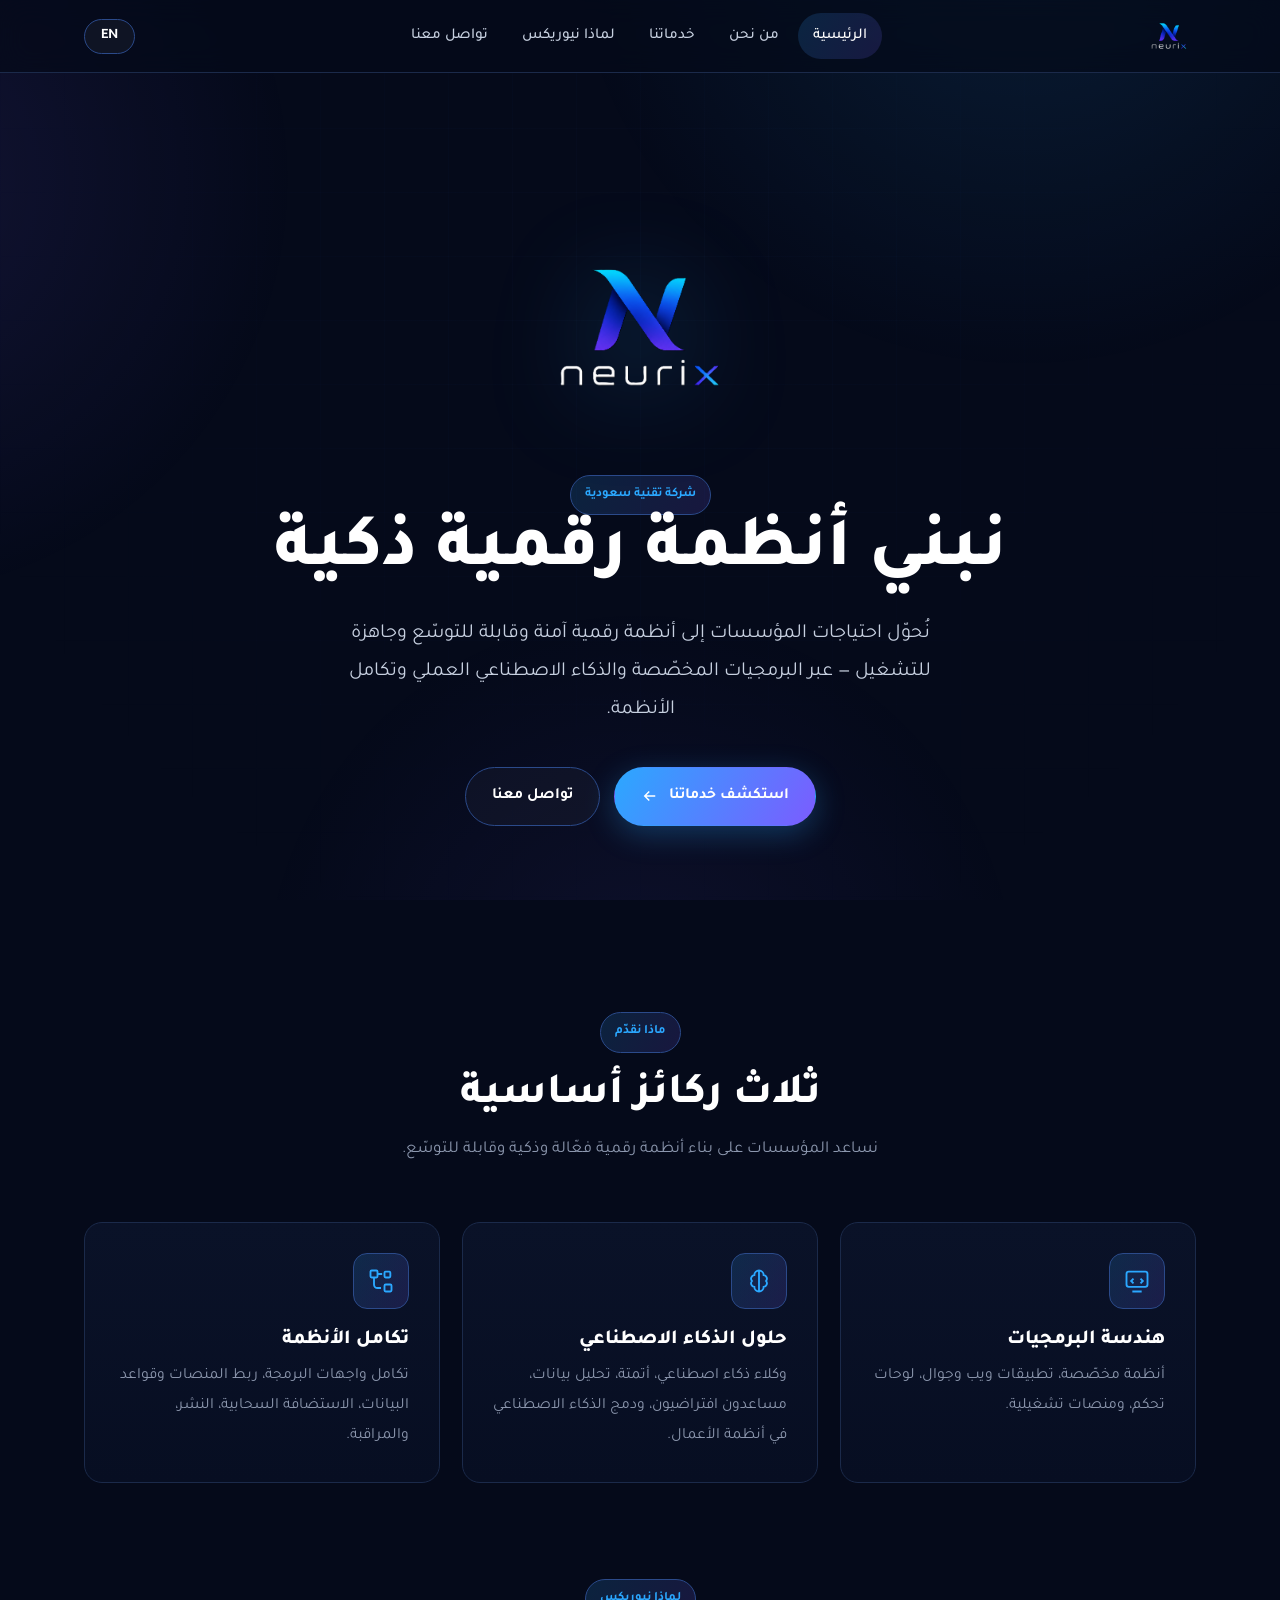
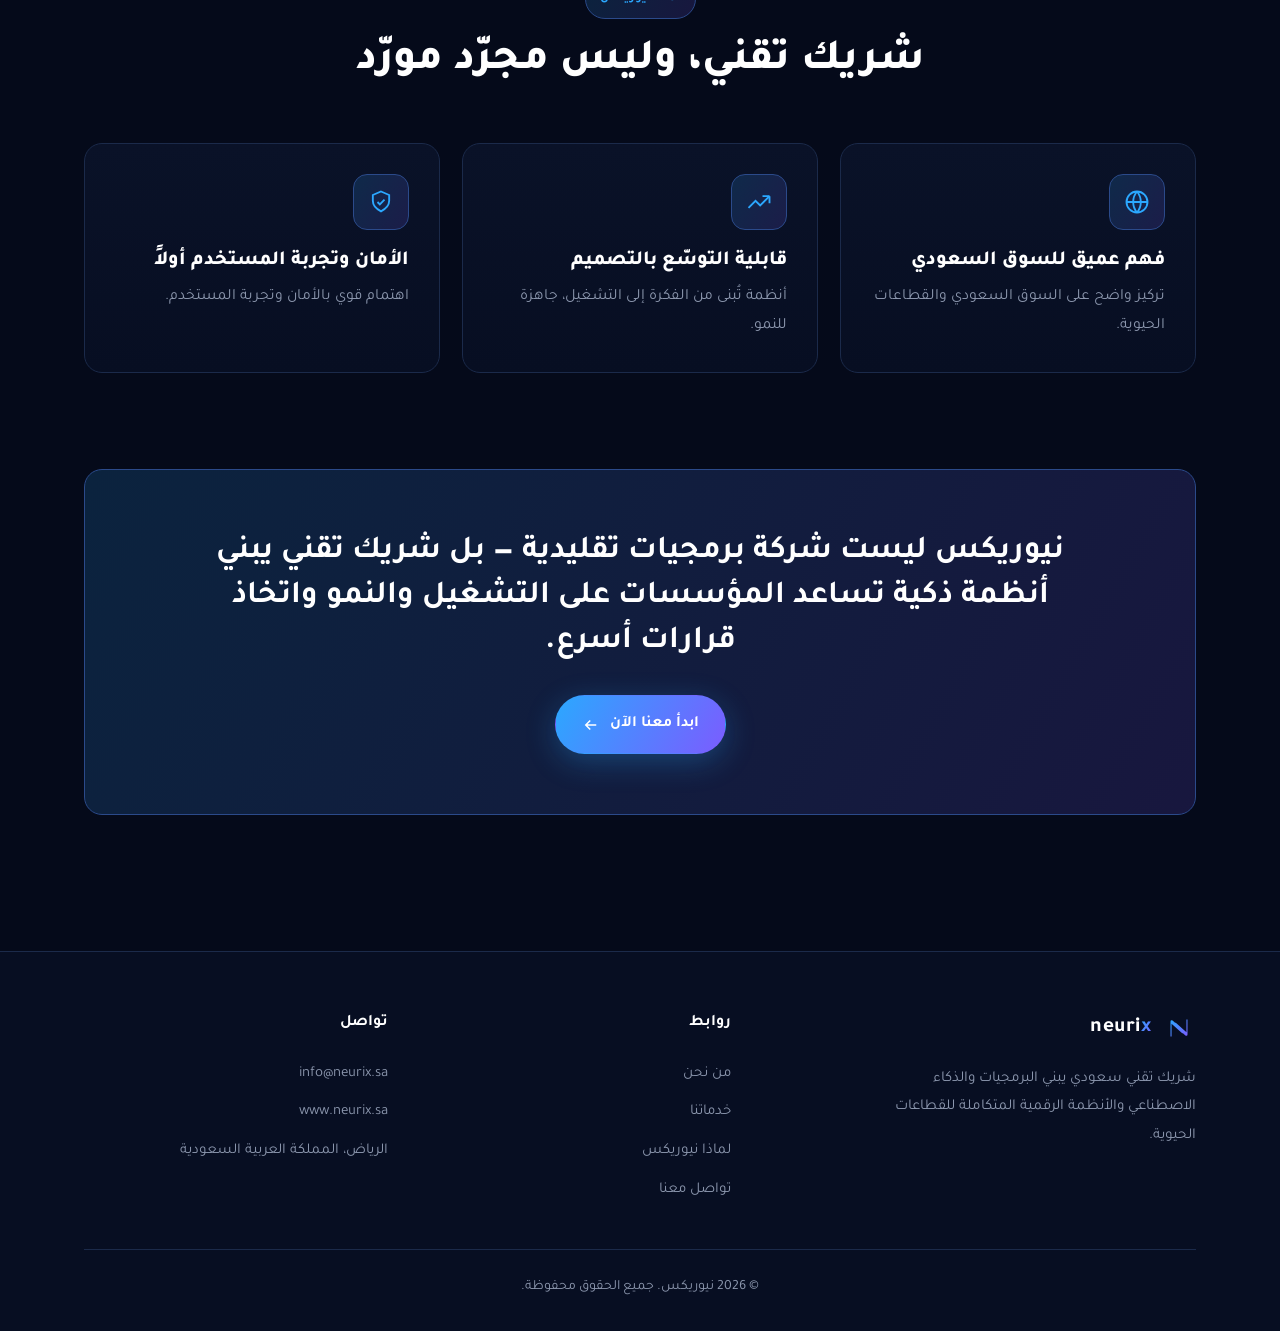
==== index.html @ 8eab41e6 "Use real NEURIX logo in header across all pages Co-Authored-By: Claude Opus 4.8 (1M context) <norepl" ====
<!DOCTYPE html>
<html lang="ar" dir="rtl">
<head>
  <meta charset="UTF-8">
  <meta name="viewport" content="width=device-width, initial-scale=1.0">
  <title data-en="NEURIX — Saudi Technology Partner" data-ar="نيوريكس — شريكك التقني السعودي">نيوريكس</title>
  <meta name="description" data-attr="content" data-en="NEURIX is a Saudi technology company building software, AI, and integrated digital systems." data-ar="نيوريكس شركة تقنية سعودية تبني البرمجيات والذكاء الاصطناعي والأنظمة الرقمية المتكاملة." content="">
  <link rel="icon" type="image/svg+xml" href="assets/favicon.svg">
  <link rel="preconnect" href="https://fonts.googleapis.com">
  <link rel="preconnect" href="https://fonts.gstatic.com" crossorigin>
  <link href="https://fonts.googleapis.com/css2?family=Poppins:wght@400;500;600;700;800&family=Tajawal:wght@400;500;700;800&display=swap" rel="stylesheet">
  <link rel="stylesheet" href="css/styles.css">
</head>
<body>

  <!-- ===== Header ===== -->
  <header class="site-header">
    <div class="container nav">
      <a href="index.html" class="brand" aria-label="NEURIX">
        <img src="assets/neurix-logo.png" alt="NEURIX" class="brand-logo" hidden onload="this.hidden=false; this.nextElementSibling.style.display='none'; this.nextElementSibling.nextElementSibling.style.display='none'">
        <svg class="logo-mark" viewBox="0 0 64 64" aria-hidden="true">
          <defs><linearGradient id="lg" x1="0" y1="0" x2="1" y2="1"><stop offset="0" stop-color="#2BA8FF"/><stop offset="1" stop-color="#7B5CFF"/></linearGradient></defs>
          <path d="M16 48 V20 q0-4 4-2 l24 22 q0 2-2 2 h-4 L18 24 v24 z M48 16 V44 q0 4-4 2 L20 24 q0-2 2-2 h4 L46 40 V16 z" fill="url(#lg)"/>
        </svg>
        <span class="logo-word">neuri<b class="gradient-text">x</b></span>
      </a>

      <nav class="nav-links" aria-label="Main">
        <a href="index.html"   data-en="Home"        data-ar="الرئيسية">الرئيسية</a>
        <a href="about.html"    data-en="About"       data-ar="من نحن">من نحن</a>
        <a href="services.html" data-en="Services"    data-ar="خدماتنا">خدماتنا</a>
        <a href="why.html"      data-en="Why NEURIX"  data-ar="لماذا نيوريكس">لماذا نيوريكس</a>
        <a href="contact.html"  data-en="Contact"     data-ar="تواصل معنا">تواصل معنا</a>
      </nav>

      <div class="nav-actions">
        <button class="lang-toggle" type="button">EN</button>
        <button class="menu-btn" type="button" aria-label="Menu"><span></span><span></span><span></span></button>
      </div>
    </div>
  </header>

  <main>
    <!-- ===== Hero ===== -->
    <section class="hero container">
<!-- Uses your real logo (assets/neurix-logo.png) when present; falls back to the inline mark otherwise -->
      <img src="assets/neurix-logo.png" alt="NEURIX" class="hero-logo-img" hidden onload="this.hidden=false; this.nextElementSibling.style.display='none'">
      <svg class="hero-logo" viewBox="0 0 64 64" aria-hidden="true">
        <defs><linearGradient id="hg" x1="0" y1="0" x2="1" y2="1"><stop offset="0" stop-color="#2BA8FF"/><stop offset="1" stop-color="#7B5CFF"/></linearGradient></defs>
        <path d="M16 48 V20 q0-4 4-2 l24 22 q0 2-2 2 h-4 L18 24 v24 z M48 16 V44 q0 4-4 2 L20 24 q0-2 2-2 h4 L46 40 V16 z" fill="url(#hg)"/>
      </svg>
      <span class="eyebrow reveal" data-en="Saudi Technology Company" data-ar="شركة تقنية سعودية">شركة تقنية سعودية</span>
      <h1 class="reveal" data-en="We build intelligent digital systems" data-ar="نبني أنظمة رقمية ذكية">نبني أنظمة رقمية ذكية</h1>
      <p class="lead reveal" data-en="NEURIX turns organizational needs into secure, scalable, and operational digital systems — through custom software, practical AI, and systems integration." data-ar="نُحوّل احتياجات المؤسسات إلى أنظمة رقمية آمنة وقابلة للتوسّع وجاهزة للتشغيل — عبر البرمجيات المخصّصة والذكاء الاصطناعي العملي وتكامل الأنظمة.">نُحوّل احتياجات المؤسسات إلى أنظمة رقمية آمنة وقابلة للتوسّع وجاهزة للتشغيل — عبر البرمجيات المخصّصة والذكاء الاصطناعي العملي وتكامل الأنظمة.</p>
      <div class="hero-cta reveal">
        <a href="services.html" class="btn btn-primary"><span data-en="Explore our services" data-ar="استكشف خدماتنا">استكشف خدماتنا</span>
          <svg viewBox="0 0 24 24" fill="none" stroke="currentColor" stroke-width="2"><path d="M5 12h14M13 6l6 6-6 6"/></svg>
        </a>
        <a href="contact.html" class="btn btn-ghost"><span data-en="Get in touch" data-ar="تواصل معنا">تواصل معنا</span></a>
      </div>
    </section>

    <!-- ===== What we do (teaser) ===== -->
    <section class="section">
      <div class="container">
        <div class="section-head center">
          <span class="eyebrow reveal" data-en="What we do" data-ar="ماذا نقدّم">ماذا نقدّم</span>
          <h2 class="section-title reveal" data-en="Three core pillars" data-ar="ثلاث ركائز أساسية">ثلاث ركائز أساسية</h2>
          <p class="section-sub reveal" data-en="We help organizations build digital systems that are effective, intelligent, and scalable." data-ar="نساعد المؤسسات على بناء أنظمة رقمية فعّالة وذكية وقابلة للتوسّع.">نساعد المؤسسات على بناء أنظمة رقمية فعّالة وذكية وقابلة للتوسّع.</p>
        </div>
        <div class="grid grid-3">
          <article class="card reveal">
            <div class="icon"><svg viewBox="0 0 24 24" fill="none" stroke="currentColor" stroke-width="1.6"><rect x="3" y="4" width="18" height="13" rx="2"/><path d="M9 10l-2 2 2 2M15 10l2 2-2 2M8 21h8"/></svg></div>
            <h3 data-en="Software Engineering" data-ar="هندسة البرمجيات">هندسة البرمجيات</h3>
            <p data-en="Custom systems, web and mobile applications, dashboards, and operational platforms." data-ar="أنظمة مخصّصة، تطبيقات ويب وجوال، لوحات تحكم، ومنصات تشغيلية.">أنظمة مخصّصة، تطبيقات ويب وجوال، لوحات تحكم، ومنصات تشغيلية.</p>
          </article>
          <article class="card reveal">
            <div class="icon"><svg viewBox="0 0 24 24" fill="none" stroke="currentColor" stroke-width="1.6"><path d="M12 3a4 4 0 00-4 4 3 3 0 00-2 5 3 3 0 002 5 4 4 0 008 0 3 3 0 002-5 3 3 0 00-2-5 4 4 0 00-4-4zM12 3v18"/></svg></div>
            <h3 data-en="AI Solutions" data-ar="حلول الذكاء الاصطناعي">حلول الذكاء الاصطناعي</h3>
            <p data-en="AI agents, automation, data analysis, virtual assistants, and AI integration into business systems." data-ar="وكلاء ذكاء اصطناعي، أتمتة، تحليل بيانات، مساعدون افتراضيون، ودمج الذكاء الاصطناعي في أنظمة الأعمال.">وكلاء ذكاء اصطناعي، أتمتة، تحليل بيانات، مساعدون افتراضيون، ودمج الذكاء الاصطناعي في أنظمة الأعمال.</p>
          </article>
          <article class="card reveal">
            <div class="icon"><svg viewBox="0 0 24 24" fill="none" stroke="currentColor" stroke-width="1.6"><rect x="3" y="3" width="6" height="6" rx="1"/><rect x="15" y="15" width="6" height="6" rx="1"/><rect x="15" y="4" width="5" height="5" rx="1"/><path d="M9 6h4M6 9v6a3 3 0 003 3h3"/></svg></div>
            <h3 data-en="Systems Integration" data-ar="تكامل الأنظمة">تكامل الأنظمة</h3>
            <p data-en="API integration, platform connectivity, database linking, cloud hosting, deployment, and monitoring." data-ar="تكامل واجهات البرمجة، ربط المنصات وقواعد البيانات، الاستضافة السحابية، النشر، والمراقبة.">تكامل واجهات البرمجة، ربط المنصات وقواعد البيانات، الاستضافة السحابية، النشر، والمراقبة.</p>
          </article>
        </div>
      </div>
    </section>

    <!-- ===== Why teaser ===== -->
    <section class="section" style="padding-top:0">
      <div class="container">
        <div class="section-head center">
          <span class="eyebrow reveal" data-en="Why NEURIX" data-ar="لماذا نيوريكس">لماذا نيوريكس</span>
          <h2 class="section-title reveal" data-en="A technology partner, not just a vendor" data-ar="شريك تقني، وليس مجرّد مورّد">شريك تقني، وليس مجرّد مورّد</h2>
        </div>
        <div class="grid grid-3">
          <article class="card reveal">
            <div class="icon"><svg viewBox="0 0 24 24" fill="none" stroke="currentColor" stroke-width="1.6"><circle cx="12" cy="12" r="9"/><path d="M3 12h18M12 3a14 14 0 010 18M12 3a14 14 0 000 18"/></svg></div>
            <h3 data-en="Deep Saudi-market focus" data-ar="فهم عميق للسوق السعودي">فهم عميق للسوق السعودي</h3>
            <p data-en="A clear focus on the Saudi market and critical sectors." data-ar="تركيز واضح على السوق السعودي والقطاعات الحيوية.">تركيز واضح على السوق السعودي والقطاعات الحيوية.</p>
          </article>
          <article class="card reveal">
            <div class="icon"><svg viewBox="0 0 24 24" fill="none" stroke="currentColor" stroke-width="1.6"><path d="M3 17l6-6 4 4 8-8"/><path d="M21 7v6M21 7h-6"/></svg></div>
            <h3 data-en="Scalable by design" data-ar="قابلية التوسّع بالتصميم">قابلية التوسّع بالتصميم</h3>
            <p data-en="Systems built from concept to operation, ready to grow." data-ar="أنظمة تُبنى من الفكرة إلى التشغيل، جاهزة للنمو.">أنظمة تُبنى من الفكرة إلى التشغيل، جاهزة للنمو.</p>
          </article>
          <article class="card reveal">
            <div class="icon"><svg viewBox="0 0 24 24" fill="none" stroke="currentColor" stroke-width="1.6"><path d="M12 3l7 3v5c0 4-3 7-7 9-4-2-7-5-7-9V6z"/><path d="M9 12l2 2 4-4"/></svg></div>
            <h3 data-en="Security &amp; experience first" data-ar="الأمان وتجربة المستخدم أولاً">الأمان وتجربة المستخدم أولاً</h3>
            <p data-en="Strong attention to security and user experience." data-ar="اهتمام قوي بالأمان وتجربة المستخدم.">اهتمام قوي بالأمان وتجربة المستخدم.</p>
          </article>
        </div>
      </div>
    </section>

    <!-- ===== CTA ===== -->
    <section class="section" style="padding-top:0">
      <div class="container">
        <div class="statement reveal">
          <p data-en="NEURIX is not a traditional software company — it is a technology partner that builds intelligent systems to help organizations operate, grow, and make faster decisions." data-ar="نيوريكس ليست شركة برمجيات تقليدية — بل شريك تقني يبني أنظمة ذكية تساعد المؤسسات على التشغيل والنمو واتخاذ قرارات أسرع.">نيوريكس ليست شركة برمجيات تقليدية — بل شريك تقني يبني أنظمة ذكية تساعد المؤسسات على التشغيل والنمو واتخاذ قرارات أسرع.</p>
          <div class="hero-cta" style="margin-top:30px">
            <a href="contact.html" class="btn btn-primary"><span data-en="Start a conversation" data-ar="ابدأ معنا الآن">ابدأ معنا الآن</span>
              <svg viewBox="0 0 24 24" fill="none" stroke="currentColor" stroke-width="2"><path d="M5 12h14M13 6l6 6-6 6"/></svg>
            </a>
          </div>
        </div>
      </div>
    </section>
  </main>

  <!-- ===== Footer ===== -->
  <footer class="site-footer">
    <div class="container">
      <div class="footer-top">
        <div class="footer-about">
          <a href="index.html" class="brand" aria-label="NEURIX">
            <svg class="logo-mark" viewBox="0 0 64 64" aria-hidden="true">
              <defs><linearGradient id="fg" x1="0" y1="0" x2="1" y2="1"><stop offset="0" stop-color="#2BA8FF"/><stop offset="1" stop-color="#7B5CFF"/></linearGradient></defs>
              <path d="M16 48 V20 q0-4 4-2 l24 22 q0 2-2 2 h-4 L18 24 v24 z M48 16 V44 q0 4-4 2 L20 24 q0-2 2-2 h4 L46 40 V16 z" fill="url(#fg)"/>
            </svg>
            <span class="logo-word">neuri<b class="gradient-text">x</b></span>
          </a>
          <p data-en="A Saudi technology partner building software, AI, and integrated digital systems for vital sectors." data-ar="شريك تقني سعودي يبني البرمجيات والذكاء الاصطناعي والأنظمة الرقمية المتكاملة للقطاعات الحيوية.">شريك تقني سعودي يبني البرمجيات والذكاء الاصطناعي والأنظمة الرقمية المتكاملة للقطاعات الحيوية.</p>
        </div>
        <div class="footer-col">
          <h4 data-en="Navigate" data-ar="روابط">روابط</h4>
          <a href="about.html"    data-en="About"      data-ar="من نحن">من نحن</a>
          <a href="services.html" data-en="Services"   data-ar="خدماتنا">خدماتنا</a>
          <a href="why.html"      data-en="Why NEURIX" data-ar="لماذا نيوريكس">لماذا نيوريكس</a>
          <a href="contact.html"  data-en="Contact"    data-ar="تواصل معنا">تواصل معنا</a>
        </div>
        <div class="footer-col">
          <h4 data-en="Contact" data-ar="تواصل">تواصل</h4>
          <a href="mailto:info@neurix.sa">info@neurix.sa</a>
          <a href="https://www.neurix.sa" target="_blank" rel="noopener">www.neurix.sa</a>
          <p data-en="Riyadh, Saudi Arabia" data-ar="الرياض، المملكة العربية السعودية">الرياض، المملكة العربية السعودية</p>
        </div>
      </div>
      <div class="footer-bottom">
        <span data-en="© 2026 NEURIX. All rights reserved." data-ar="© 2026 نيوريكس. جميع الحقوق محفوظة.">© 2026 نيوريكس. جميع الحقوق محفوظة.</span>
      </div>
    </div>
  </footer>

  <script src="js/main.js"></script>
</body>
</html>
---- css/styles.css ----
/* ===========================================================
   NEURIX — Brand stylesheet
   Dark navy + blue→purple gradient identity
   =========================================================== */

:root {
  /* Surfaces */
  --bg:            #050A1A;
  --bg-2:          #070E22;
  --card:          #0A1228;
  --card-2:        #0D1834;
  --border:        #1B2A4A;
  --border-glow:   #2B4A8A;

  /* Brand gradient */
  --blue:          #2BA8FF;
  --purple:        #7B5CFF;
  --grad:          linear-gradient(120deg, var(--blue), var(--purple));
  --grad-soft:     linear-gradient(120deg, rgba(43,168,255,.16), rgba(123,92,255,.16));

  /* Text */
  --white:         #FFFFFF;
  --text:          #C7D0E0;
  --muted:         #8C97AE;

  /* Sizing */
  --maxw:          1160px;
  --radius:        18px;
  --radius-sm:     12px;
  --header-h:      72px;

  --font-en:       'Poppins', system-ui, sans-serif;
  --font-ar:       'Tajawal', system-ui, sans-serif;
  --ease:          cubic-bezier(.22, 1, .36, 1);
}

/* ---- Base ------------------------------------------------ */
* { box-sizing: border-box; margin: 0; padding: 0; }

html { scroll-behavior: smooth; -webkit-text-size-adjust: 100%; }

body {
  background: var(--bg);
  color: var(--text);
  font-family: var(--font-en);
  line-height: 1.7;
  overflow-x: hidden;
  min-height: 100vh;
  position: relative;
}
html[lang="ar"] body { font-family: var(--font-ar); line-height: 1.9; }

/* Atmospheric background glows */
body::before {
  content: "";
  position: fixed;
  inset: 0;
  z-index: -2;
  background:
    radial-gradient(60vw 60vw at 80% -10%, rgba(43,168,255,.12), transparent 60%),
    radial-gradient(55vw 55vw at -10% 20%, rgba(123,92,255,.12), transparent 60%),
    radial-gradient(50vw 50vw at 50% 110%, rgba(123,92,255,.08), transparent 60%);
}
/* Subtle grid texture */
body::after {
  content: "";
  position: fixed;
  inset: 0;
  z-index: -1;
  background-image:
    linear-gradient(rgba(43,74,138,.05) 1px, transparent 1px),
    linear-gradient(90deg, rgba(43,74,138,.05) 1px, transparent 1px);
  background-size: 64px 64px;
  mask-image: radial-gradient(circle at 50% 30%, #000 0%, transparent 80%);
}

img { max-width: 100%; display: block; }
a { color: inherit; text-decoration: none; }

.container {
  width: 100%;
  max-width: var(--maxw);
  margin-inline: auto;
  padding-inline: 24px;
}

/* Hide the language that's not active */
[data-en] { } /* JS fills textContent */

/* ---- Typography ------------------------------------------ */
h1, h2, h3 { color: var(--white); line-height: 1.15; font-weight: 800; letter-spacing: -.01em; }
html[lang="ar"] h1, html[lang="ar"] h2, html[lang="ar"] h3 { font-weight: 800; letter-spacing: 0; }

.gradient-text {
  background: var(--grad);
  -webkit-background-clip: text;
  background-clip: text;
  color: transparent;
}

.eyebrow {
  display: inline-flex;
  align-items: center;
  gap: 8px;
  font-size: .8rem;
  font-weight: 600;
  letter-spacing: .14em;
  text-transform: uppercase;
  color: var(--blue);
  padding: 7px 14px;
  border: 1px solid var(--border-glow);
  border-radius: 100px;
  background: var(--grad-soft);
}
html[lang="ar"] .eyebrow { letter-spacing: 0; }

.section { padding: 96px 0; }
.section-head { max-width: 680px; margin-bottom: 56px; }
.section-head.center { margin-inline: auto; text-align: center; }
.section-title { font-size: clamp(1.8rem, 4vw, 2.7rem); margin: 18px 0 14px; }
.section-sub { color: var(--muted); font-size: 1.05rem; }

/* ---- Buttons --------------------------------------------- */
.btn {
  display: inline-flex;
  align-items: center;
  gap: 10px;
  font-weight: 600;
  font-size: .98rem;
  padding: 14px 26px;
  border-radius: 100px;
  cursor: pointer;
  border: 1px solid transparent;
  transition: transform .3s var(--ease), box-shadow .3s var(--ease), background .3s;
  font-family: inherit;
}
.btn:active { transform: translateY(1px) scale(.99); }
.btn-primary {
  background: var(--grad);
  color: #fff;
  box-shadow: 0 8px 30px rgba(43,168,255,.28);
}
.btn-primary:hover { transform: translateY(-3px); box-shadow: 0 14px 40px rgba(123,92,255,.42); }
.btn-ghost {
  background: rgba(255,255,255,.03);
  border-color: var(--border-glow);
  color: var(--white);
}
.btn-ghost:hover { background: rgba(255,255,255,.07); transform: translateY(-3px); }
.btn svg { width: 18px; height: 18px; }
html[lang="ar"] .btn svg { transform: scaleX(-1); }

/* ---- Header ---------------------------------------------- */
.site-header {
  position: sticky;
  top: 0;
  z-index: 100;
  backdrop-filter: blur(14px);
  background: rgba(5,10,26,.72);
  border-bottom: 1px solid var(--border);
}
.nav {
  height: var(--header-h);
  display: flex;
  align-items: center;
  justify-content: space-between;
  gap: 18px;
}
.brand { display: flex; align-items: center; gap: 11px; flex-shrink: 0; }
.brand .logo-mark { width: 34px; height: 34px; }
.brand .brand-logo { height: 54px; width: auto; display: block; }
@media (max-width: 560px) { .brand .brand-logo { height: 44px; } }
.brand .logo-word { font-weight: 700; font-size: 1.32rem; letter-spacing: .02em; color: var(--white); }
.brand .logo-word b { font-weight: 700; }

.nav-links { display: flex; align-items: center; gap: 4px; }
.nav-links a {
  font-size: .95rem;
  font-weight: 500;
  color: var(--text);
  padding: 9px 15px;
  border-radius: 100px;
  transition: color .25s, background .25s;
}
.nav-links a:hover { color: var(--white); background: rgba(255,255,255,.05); }
.nav-links a.active { color: var(--white); background: var(--grad-soft); }

.nav-actions { display: flex; align-items: center; gap: 10px; flex-shrink: 0; }
.lang-toggle {
  font-family: inherit;
  font-weight: 600;
  font-size: .9rem;
  color: var(--white);
  background: rgba(255,255,255,.04);
  border: 1px solid var(--border-glow);
  border-radius: 100px;
  padding: 8px 16px;
  cursor: pointer;
  transition: background .25s, transform .25s;
}
.lang-toggle:hover { background: var(--grad-soft); transform: translateY(-1px); }

.menu-btn {
  display: none;
  flex-direction: column;
  justify-content: center;
  gap: 5px;
  width: 42px; height: 42px;
  background: rgba(255,255,255,.04);
  border: 1px solid var(--border);
  border-radius: 11px;
  cursor: pointer;
}
.menu-btn span { display: block; width: 18px; height: 2px; background: var(--white); margin-inline: auto; transition: .3s; }
.menu-btn.open span:nth-child(1) { transform: translateY(7px) rotate(45deg); }
.menu-btn.open span:nth-child(2) { opacity: 0; }
.menu-btn.open span:nth-child(3) { transform: translateY(-7px) rotate(-45deg); }

/* ---- Hero ------------------------------------------------ */
.hero { position: relative; padding: clamp(70px, 12vw, 130px) 0 90px; text-align: center; }
.hero .hero-logo { width: clamp(78px, 14vw, 120px); margin: 0 auto 26px; filter: drop-shadow(0 10px 40px rgba(43,168,255,.4)); }
.hero .hero-logo-img { width: clamp(170px, 28vw, 250px); margin: 0 auto 22px; filter: drop-shadow(0 14px 50px rgba(43,168,255,.35)); }
.hero h1 { font-size: clamp(2.4rem, 7vw, 4.6rem); line-height: 1.05; margin-bottom: 22px; }
.hero p.lead { max-width: 620px; margin: 0 auto 38px; font-size: clamp(1.05rem, 2.4vw, 1.25rem); color: var(--text); }
.hero-cta { display: flex; gap: 14px; justify-content: center; flex-wrap: wrap; }

/* ---- Grids & Cards --------------------------------------- */
.grid { display: grid; gap: 22px; }
.grid-2 { grid-template-columns: repeat(2, 1fr); }
.grid-3 { grid-template-columns: repeat(3, 1fr); }
.grid-4 { grid-template-columns: repeat(4, 1fr); }

.card {
  position: relative;
  background: linear-gradient(180deg, var(--card), var(--bg-2));
  border: 1px solid var(--border);
  border-radius: var(--radius);
  padding: 30px;
  transition: transform .4s var(--ease), border-color .4s, box-shadow .4s;
  overflow: hidden;
}
.card::before {
  content: "";
  position: absolute;
  inset: 0;
  border-radius: inherit;
  padding: 1px;
  background: var(--grad);
  -webkit-mask: linear-gradient(#000 0 0) content-box, linear-gradient(#000 0 0);
  -webkit-mask-composite: xor;
  mask-composite: exclude;
  opacity: 0;
  transition: opacity .4s;
}
.card:hover { transform: translateY(-6px); box-shadow: 0 22px 50px rgba(0,0,0,.45); }
.card:hover::before { opacity: 1; }

.card .icon {
  width: 56px; height: 56px;
  display: grid; place-items: center;
  border-radius: 14px;
  background: var(--grad-soft);
  border: 1px solid var(--border-glow);
  margin-bottom: 20px;
}
.card .icon svg { width: 28px; height: 28px; stroke: var(--blue); }
.card h3 { font-size: 1.25rem; margin-bottom: 10px; }
.card p { color: var(--muted); font-size: .98rem; }

/* compact value/extension chips */
.chip-grid { display: grid; grid-template-columns: repeat(5, 1fr); gap: 18px; }
.chip {
  text-align: center;
  padding: 26px 14px;
  border-radius: var(--radius-sm);
  border: 1px solid var(--border);
  background: var(--card);
  transition: transform .35s var(--ease), border-color .35s;
}
.chip:hover { transform: translateY(-5px); border-color: var(--border-glow); }
.chip .icon { margin: 0 auto 14px; }
.chip span { font-weight: 600; color: var(--white); font-size: .96rem; }

/* ---- Feature rows (Why) ---------------------------------- */
.feature {
  display: flex;
  gap: 18px;
  align-items: flex-start;
  padding: 22px;
  border-radius: var(--radius-sm);
  border: 1px solid transparent;
  transition: background .3s, border-color .3s;
}
.feature:hover { background: var(--card); border-color: var(--border); }
.feature .icon { flex-shrink: 0; margin: 0; }
.feature h3 { font-size: 1.08rem; margin-bottom: 4px; }
.feature p { color: var(--muted); font-size: .95rem; }

/* ---- Methodology timeline -------------------------------- */
.steps { display: flex; flex-direction: column; gap: 16px; }
.step {
  display: grid;
  grid-template-columns: 92px 1fr;
  gap: 22px;
  align-items: center;
  padding: 24px 26px;
  background: var(--card);
  border: 1px solid var(--border);
  border-radius: var(--radius);
  transition: border-color .35s, transform .35s var(--ease);
}
.step:hover { border-color: var(--border-glow); transform: translateX(6px); }
html[lang="ar"] .step:hover { transform: translateX(-6px); }
.step .num { font-size: 2.6rem; font-weight: 800; line-height: 1; }
.step .step-body h3 { font-size: 1.15rem; margin-bottom: 4px; }
.step .step-body p { color: var(--muted); font-size: .96rem; }

/* ---- Statement banner ------------------------------------ */
.statement {
  position: relative;
  text-align: center;
  padding: 60px 40px;
  border-radius: var(--radius);
  border: 1px solid var(--border-glow);
  background: var(--grad-soft);
  overflow: hidden;
}
.statement p {
  font-size: clamp(1.3rem, 3.2vw, 2rem);
  font-weight: 700;
  color: var(--white);
  line-height: 1.4;
  max-width: 860px;
  margin-inline: auto;
}

/* ---- Contact --------------------------------------------- */
.contact-grid { display: grid; grid-template-columns: 1.1fr 1fr; gap: 40px; align-items: start; }
.contact-list { display: grid; gap: 16px; }
.contact-item {
  display: flex; align-items: center; gap: 16px;
  padding: 20px;
  border: 1px solid var(--border);
  border-radius: var(--radius-sm);
  background: var(--card);
  transition: border-color .3s, transform .3s var(--ease);
}
.contact-item:hover { border-color: var(--border-glow); transform: translateY(-3px); }
.contact-item .icon { margin: 0; flex-shrink: 0; }
.contact-item .ci-label { font-size: .8rem; color: var(--muted); }
.contact-item .ci-value { color: var(--white); font-weight: 600; }

.contact-form { background: var(--card); border: 1px solid var(--border); border-radius: var(--radius); padding: 30px; }
.field { margin-bottom: 18px; }
.field label { display: block; font-size: .88rem; color: var(--text); margin-bottom: 8px; font-weight: 500; }
.field input, .field textarea {
  width: 100%;
  font-family: inherit;
  font-size: 1rem;
  color: var(--white);
  background: var(--bg-2);
  border: 1px solid var(--border);
  border-radius: 12px;
  padding: 13px 16px;
  transition: border-color .25s, box-shadow .25s;
}
.field input:focus, .field textarea:focus {
  outline: none;
  border-color: var(--blue);
  box-shadow: 0 0 0 3px rgba(43,168,255,.16);
}
.field textarea { resize: vertical; min-height: 120px; }

/* ---- Footer ---------------------------------------------- */
.site-footer { border-top: 1px solid var(--border); padding: 56px 0 30px; margin-top: 40px; background: var(--bg-2); }
.footer-top { display: grid; grid-template-columns: 1.4fr 1fr 1fr; gap: 40px; margin-bottom: 40px; }
.footer-about p { color: var(--muted); font-size: .95rem; margin-top: 16px; max-width: 320px; }
.footer-col h4 { color: var(--white); font-size: 1rem; margin-bottom: 16px; }
.footer-col a, .footer-col p { display: block; color: var(--muted); font-size: .94rem; padding: 5px 0; transition: color .25s; }
.footer-col a:hover { color: var(--blue); }
.footer-bottom {
  border-top: 1px solid var(--border);
  padding-top: 24px;
  text-align: center;
  color: var(--muted);
  font-size: .88rem;
}

/* ---- Reveal animation ------------------------------------ */
.reveal { opacity: 0; transform: translateY(26px); transition: opacity .7s var(--ease), transform .7s var(--ease); }
.reveal.in { opacity: 1; transform: none; }

/* ---- Responsive ------------------------------------------ */
@media (max-width: 900px) {
  .grid-3, .grid-4 { grid-template-columns: repeat(2, 1fr); }
  .chip-grid { grid-template-columns: repeat(3, 1fr); }
  .contact-grid { grid-template-columns: 1fr; }
  .footer-top { grid-template-columns: 1fr 1fr; }

  .menu-btn { display: flex; }
  .nav-links {
    position: fixed;
    inset: var(--header-h) 0 auto 0;
    flex-direction: column;
    align-items: stretch;
    gap: 4px;
    background: var(--bg-2);
    border-bottom: 1px solid var(--border);
    padding: 16px 24px 24px;
    transform: translateY(-130%);
    transition: transform .4s var(--ease);
    box-shadow: 0 20px 50px rgba(0,0,0,.5);
  }
  .nav-links.open { transform: translateY(0); }
  .nav-links a { padding: 13px 16px; }
}
@media (max-width: 560px) {
  .grid-2, .grid-3, .grid-4 { grid-template-columns: 1fr; }
  .chip-grid { grid-template-columns: repeat(2, 1fr); }
  .footer-top { grid-template-columns: 1fr; }
  .section { padding: 70px 0; }
  .step { grid-template-columns: 64px 1fr; gap: 14px; padding: 20px; }
  .step .num { font-size: 2rem; }
  .statement { padding: 40px 24px; }
}

@media (prefers-reduced-motion: reduce) {
  * { animation: none !important; transition: none !important; }
  .reveal { opacity: 1; transform: none; }
}
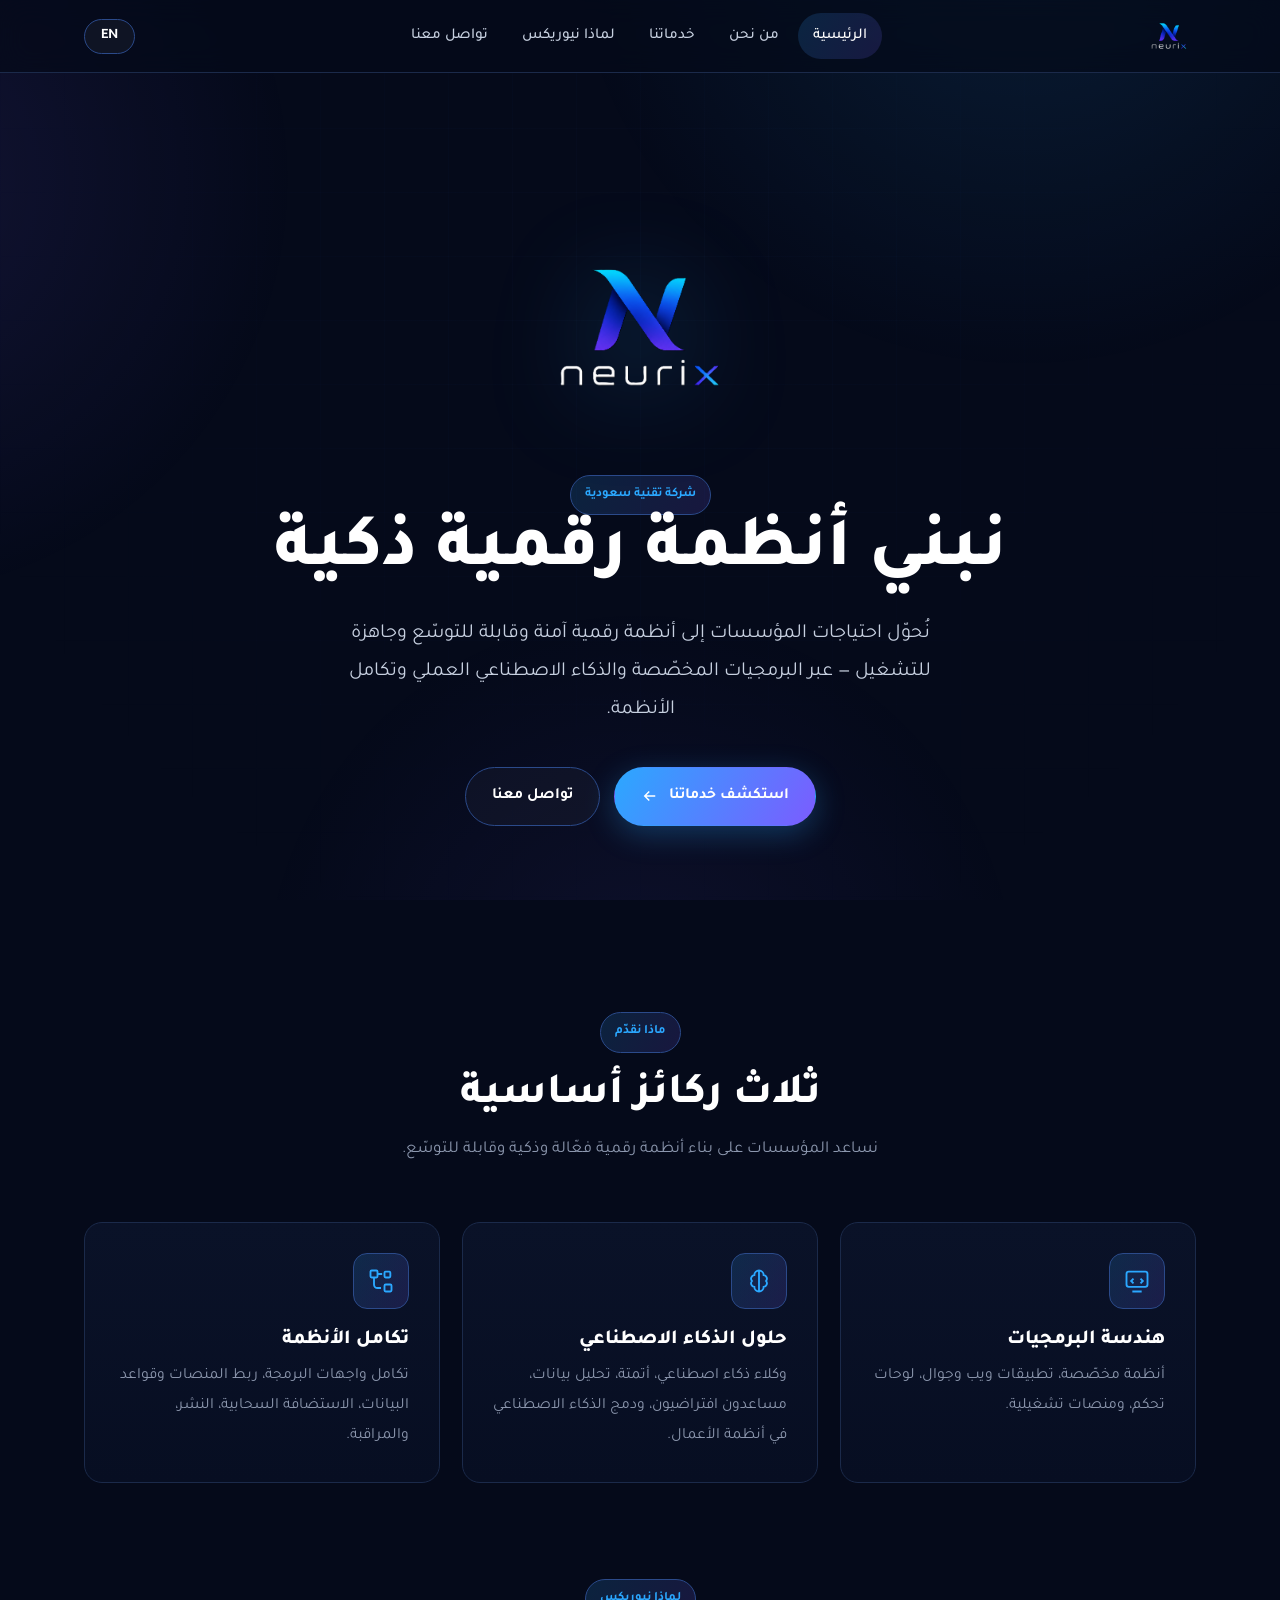
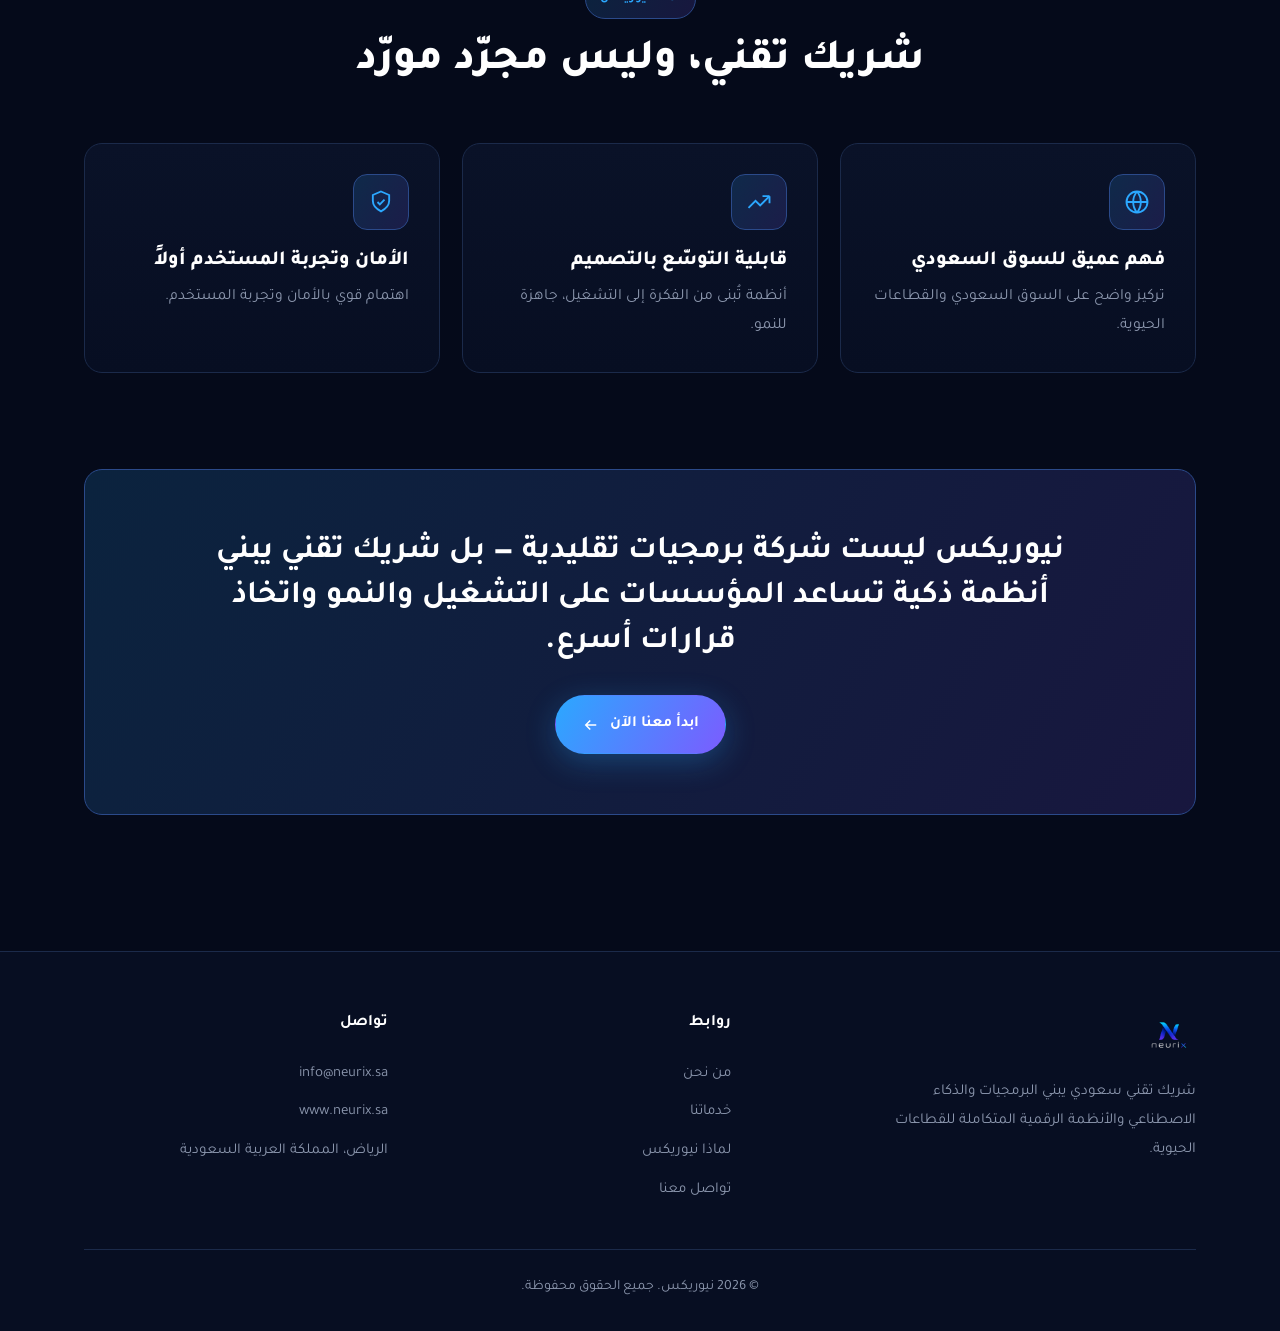
==== commit d862082e: "Use real NEURIX logo in footer across all pages Co-Authored-By: Claude Opus 4.8 (1M context) <norepl" ====
--- a/index.html
+++ b/index.html
@@ -136,6 +136,7 @@
       <div class="footer-top">
         <div class="footer-about">
           <a href="index.html" class="brand" aria-label="NEURIX">
+            <img src="assets/neurix-logo.png" alt="NEURIX" class="brand-logo" hidden onload="this.hidden=false; this.nextElementSibling.style.display='none'; this.nextElementSibling.nextElementSibling.style.display='none'">
             <svg class="logo-mark" viewBox="0 0 64 64" aria-hidden="true">
               <defs><linearGradient id="fg" x1="0" y1="0" x2="1" y2="1"><stop offset="0" stop-color="#2BA8FF"/><stop offset="1" stop-color="#7B5CFF"/></linearGradient></defs>
               <path d="M16 48 V20 q0-4 4-2 l24 22 q0 2-2 2 h-4 L18 24 v24 z M48 16 V44 q0 4-4 2 L20 24 q0-2 2-2 h4 L46 40 V16 z" fill="url(#fg)"/>
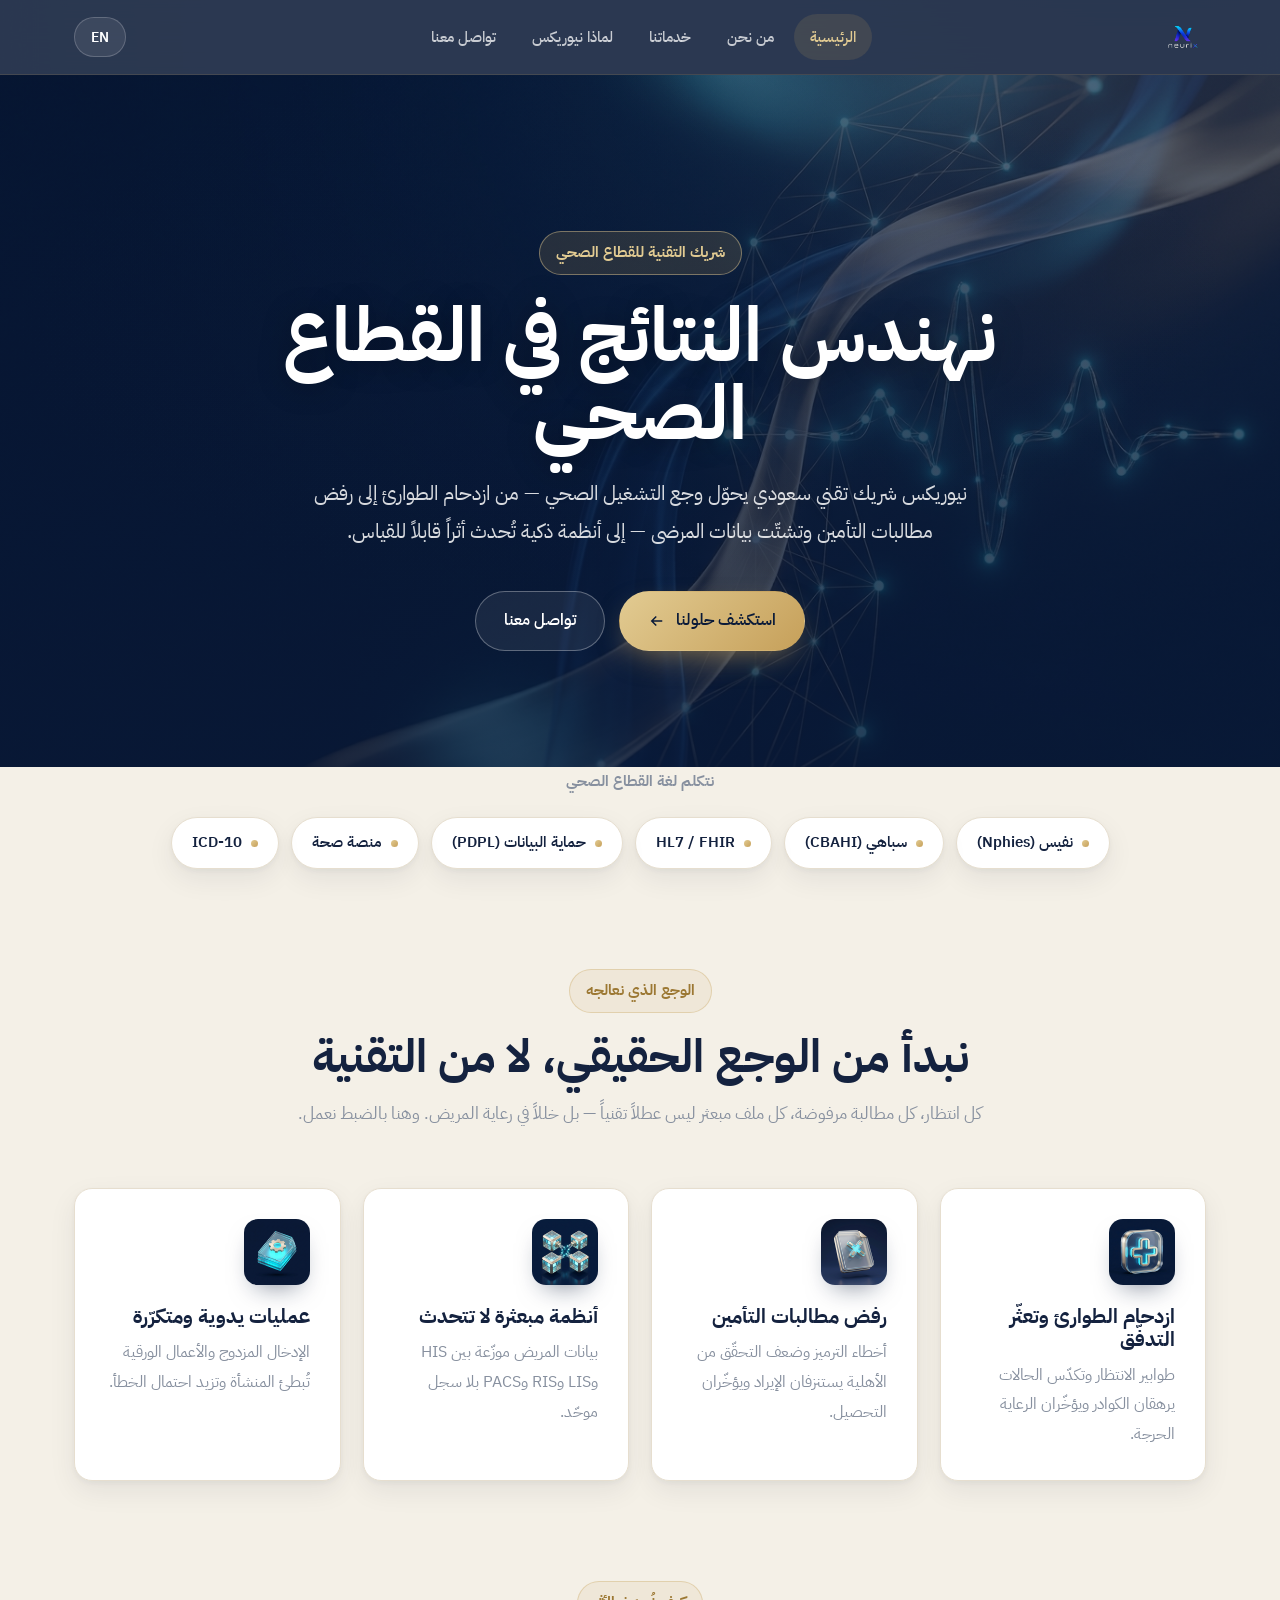
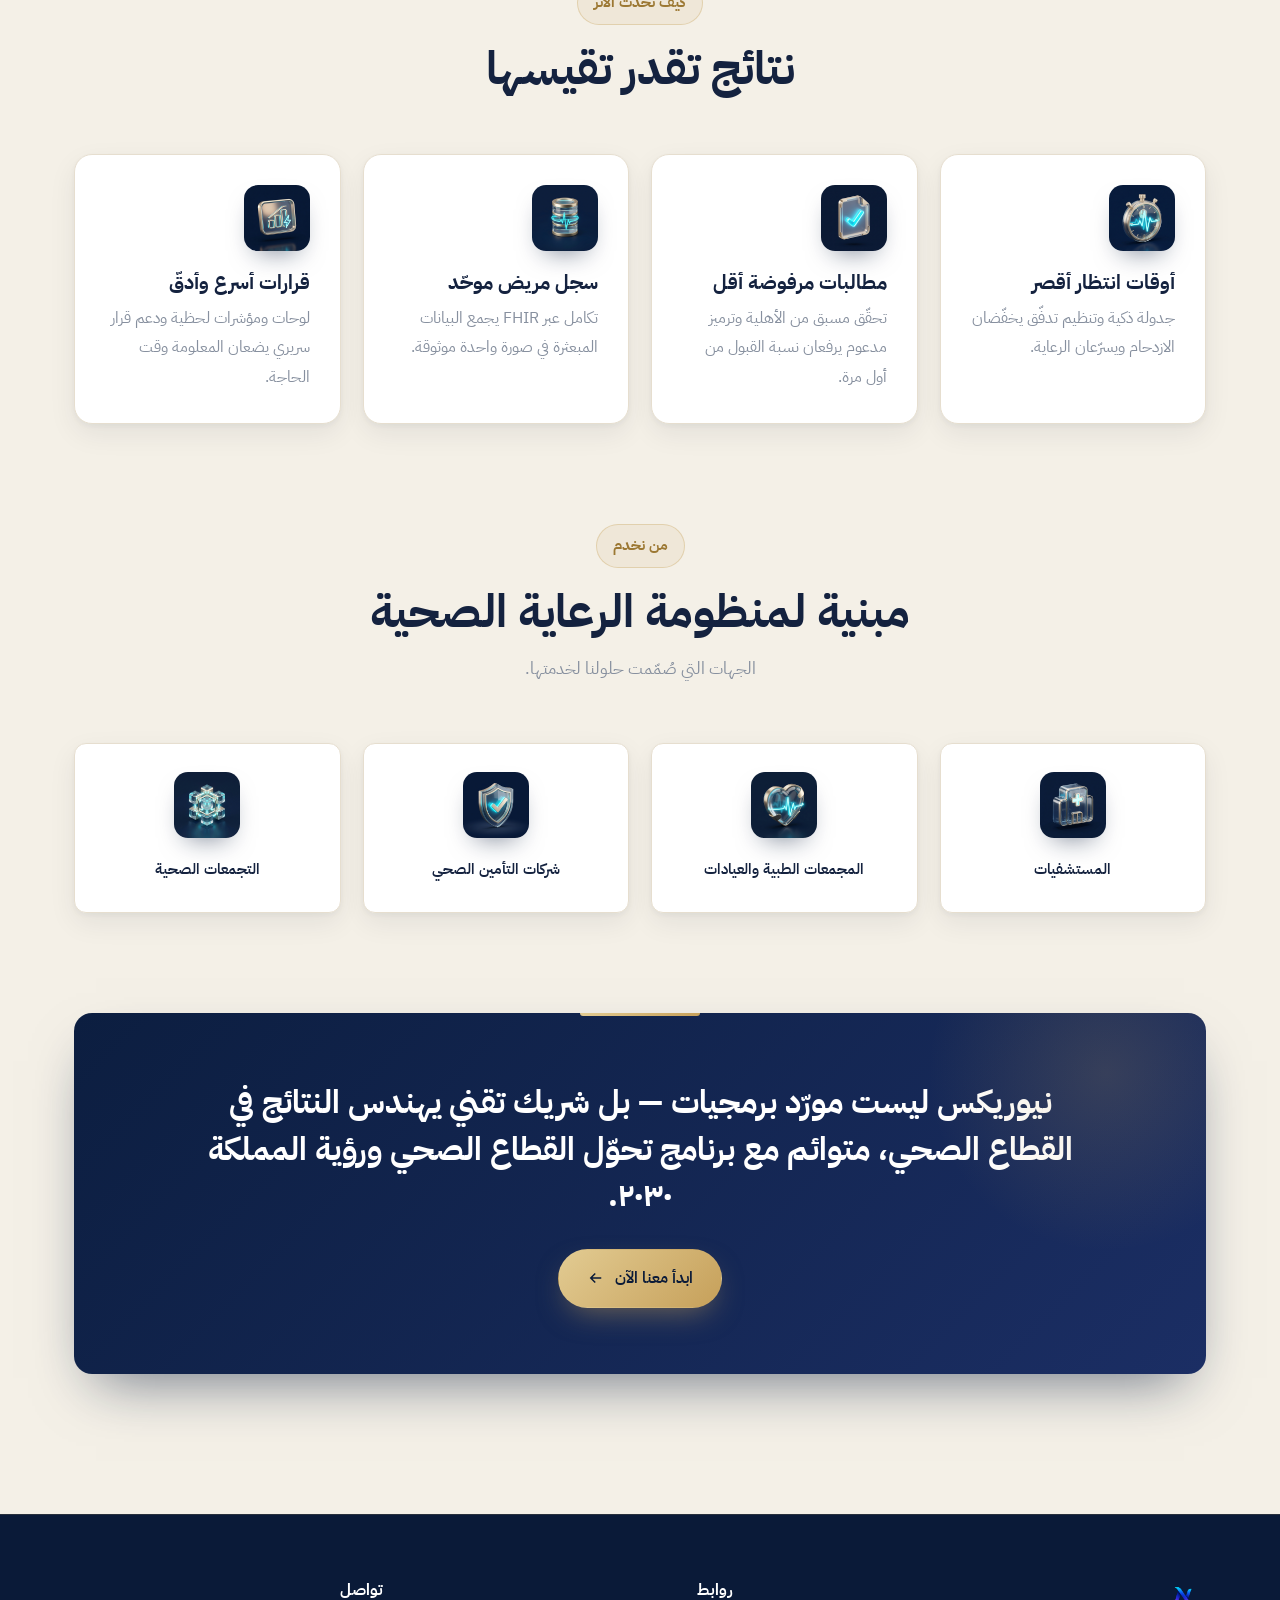
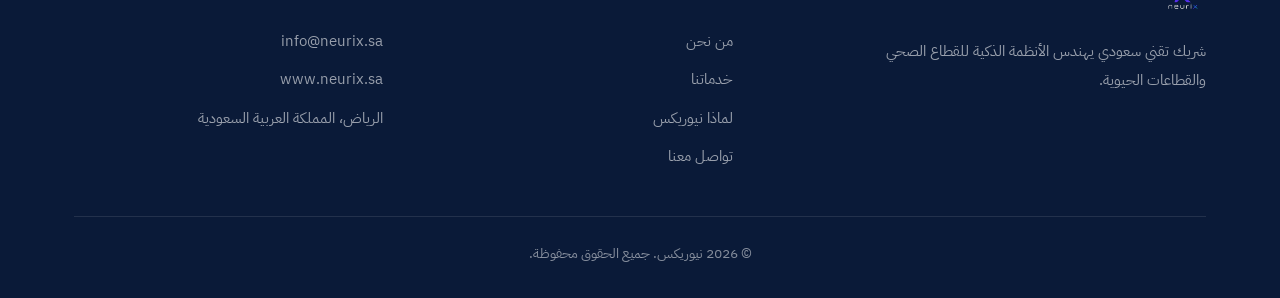
==== commit 84b0643d: "feat: redesign NEURIX with Sovereign Clinical identity + 3D icon system - New brand identity: royal " ====
--- a/index.html
+++ b/index.html
@@ -3,12 +3,12 @@
 <head>
   <meta charset="UTF-8">
   <meta name="viewport" content="width=device-width, initial-scale=1.0">
-  <title data-en="NEURIX — Saudi Technology Partner" data-ar="نيوريكس — شريكك التقني السعودي">نيوريكس</title>
-  <meta name="description" data-attr="content" data-en="NEURIX is a Saudi technology company building software, AI, and integrated digital systems." data-ar="نيوريكس شركة تقنية سعودية تبني البرمجيات والذكاء الاصطناعي والأنظمة الرقمية المتكاملة." content="">
+  <title data-en="NEURIX — Healthcare Technology Partner" data-ar="نيوريكس — شريك التقنية للقطاع الصحي">نيوريكس</title>
+  <meta name="description" data-attr="content" data-en="NEURIX is a Saudi technology partner that engineers measurable outcomes in healthcare — from patient flow to claims and clinical AI — built on Nphies, FHIR, CBAHI and PDPL." data-ar="نيوريكس شريك تقني سعودي يهندس نتائج قابلة للقياس في القطاع الصحي — من تدفّق المرضى إلى المطالبات والذكاء السريري — مبنية على نفيس وFHIR وسباهي ونظام حماية البيانات." content="">
   <link rel="icon" type="image/svg+xml" href="assets/favicon.svg">
   <link rel="preconnect" href="https://fonts.googleapis.com">
   <link rel="preconnect" href="https://fonts.gstatic.com" crossorigin>
-  <link href="https://fonts.googleapis.com/css2?family=Poppins:wght@400;500;600;700;800&family=Tajawal:wght@400;500;700;800&display=swap" rel="stylesheet">
+  <link href="https://fonts.googleapis.com/css2?family=Plus+Jakarta+Sans:wght@400;500;600;700;800&family=IBM+Plex+Sans+Arabic:wght@400;500;600;700&display=swap" rel="stylesheet">
   <link rel="stylesheet" href="css/styles.css">
 </head>
 <body>
@@ -19,7 +19,7 @@
       <a href="index.html" class="brand" aria-label="NEURIX">
         <img src="assets/neurix-logo.png" alt="NEURIX" class="brand-logo" hidden onload="this.hidden=false; this.nextElementSibling.style.display='none'; this.nextElementSibling.nextElementSibling.style.display='none'">
         <svg class="logo-mark" viewBox="0 0 64 64" aria-hidden="true">
-          <defs><linearGradient id="lg" x1="0" y1="0" x2="1" y2="1"><stop offset="0" stop-color="#2BA8FF"/><stop offset="1" stop-color="#7B5CFF"/></linearGradient></defs>
+          <defs><linearGradient id="lg" x1="0" y1="0" x2="1" y2="1"><stop offset="0" stop-color="#15C2D6"/><stop offset="1" stop-color="#5B4BFF"/></linearGradient></defs>
           <path d="M16 48 V20 q0-4 4-2 l24 22 q0 2-2 2 h-4 L18 24 v24 z M48 16 V44 q0 4-4 2 L20 24 q0-2 2-2 h4 L46 40 V16 z" fill="url(#lg)"/>
         </svg>
         <span class="logo-word">neuri<b class="gradient-text">x</b></span>
@@ -42,84 +42,135 @@
 
   <main>
     <!-- ===== Hero ===== -->
-    <section class="hero container">
-<!-- Uses your real logo (assets/neurix-logo.png) when present; falls back to the inline mark otherwise -->
-      <img src="assets/neurix-logo.png" alt="NEURIX" class="hero-logo-img" hidden onload="this.hidden=false; this.nextElementSibling.style.display='none'">
-      <svg class="hero-logo" viewBox="0 0 64 64" aria-hidden="true">
-        <defs><linearGradient id="hg" x1="0" y1="0" x2="1" y2="1"><stop offset="0" stop-color="#2BA8FF"/><stop offset="1" stop-color="#7B5CFF"/></linearGradient></defs>
-        <path d="M16 48 V20 q0-4 4-2 l24 22 q0 2-2 2 h-4 L18 24 v24 z M48 16 V44 q0 4-4 2 L20 24 q0-2 2-2 h4 L46 40 V16 z" fill="url(#hg)"/>
-      </svg>
-      <span class="eyebrow reveal" data-en="Saudi Technology Company" data-ar="شركة تقنية سعودية">شركة تقنية سعودية</span>
-      <h1 class="reveal" data-en="We build intelligent digital systems" data-ar="نبني أنظمة رقمية ذكية">نبني أنظمة رقمية ذكية</h1>
-      <p class="lead reveal" data-en="NEURIX turns organizational needs into secure, scalable, and operational digital systems — through custom software, practical AI, and systems integration." data-ar="نُحوّل احتياجات المؤسسات إلى أنظمة رقمية آمنة وقابلة للتوسّع وجاهزة للتشغيل — عبر البرمجيات المخصّصة والذكاء الاصطناعي العملي وتكامل الأنظمة.">نُحوّل احتياجات المؤسسات إلى أنظمة رقمية آمنة وقابلة للتوسّع وجاهزة للتشغيل — عبر البرمجيات المخصّصة والذكاء الاصطناعي العملي وتكامل الأنظمة.</p>
-      <div class="hero-cta reveal">
-        <a href="services.html" class="btn btn-primary"><span data-en="Explore our services" data-ar="استكشف خدماتنا">استكشف خدماتنا</span>
-          <svg viewBox="0 0 24 24" fill="none" stroke="currentColor" stroke-width="2"><path d="M5 12h14M13 6l6 6-6 6"/></svg>
-        </a>
-        <a href="contact.html" class="btn btn-ghost"><span data-en="Get in touch" data-ar="تواصل معنا">تواصل معنا</span></a>
-      </div>
-    </section>
-
-    <!-- ===== What we do (teaser) ===== -->
-    <section class="section">
+    <section class="hero">
+      <div class="hero-bg" aria-hidden="true"></div>
+      <div class="container hero-inner">
+        <span class="eyebrow reveal" data-en="Healthcare Technology Partner" data-ar="شريك التقنية للقطاع الصحي">شريك التقنية للقطاع الصحي</span>
+        <h1 class="reveal" data-en="We engineer outcomes in healthcare" data-ar="نهندس النتائج في القطاع الصحي">نهندس النتائج في القطاع الصحي</h1>
+        <p class="lead reveal" data-en="NEURIX is a Saudi technology partner that turns the pain of healthcare operations — from ER crowding to denied insurance claims and fragmented patient data — into intelligent systems that create measurable impact." data-ar="نيوريكس شريك تقني سعودي يحوّل وجع التشغيل الصحي — من ازدحام الطوارئ إلى رفض مطالبات التأمين وتشتّت بيانات المرضى — إلى أنظمة ذكية تُحدث أثراً قابلاً للقياس.">نيوريكس شريك تقني سعودي يحوّل وجع التشغيل الصحي — من ازدحام الطوارئ إلى رفض مطالبات التأمين وتشتّت بيانات المرضى — إلى أنظمة ذكية تُحدث أثراً قابلاً للقياس.</p>
+        <div class="hero-cta reveal">
+          <a href="services.html" class="btn btn-primary"><span data-en="Explore our solutions" data-ar="استكشف حلولنا">استكشف حلولنا</span>
+            <svg viewBox="0 0 24 24" fill="none" stroke="currentColor" stroke-width="2"><path d="M5 12h14M13 6l6 6-6 6"/></svg>
+          </a>
+          <a href="contact.html" class="btn btn-ghost"><span data-en="Get in touch" data-ar="تواصل معنا">تواصل معنا</span></a>
+        </div>
+      </div>
+    </section>
+
+    <!-- ===== Standards strip ===== -->
+    <section class="section" style="padding-top:0">
+      <div class="container standards-wrap">
+        <span class="standards-label reveal" data-en="We speak the language of healthcare" data-ar="نتكلم لغة القطاع الصحي">نتكلم لغة القطاع الصحي</span>
+        <div class="standards reveal">
+          <span class="standard-pill"><span class="dot"></span><span data-en="Nphies" data-ar="نفيس (Nphies)">نفيس (Nphies)</span></span>
+          <span class="standard-pill"><span class="dot"></span><span data-en="CBAHI" data-ar="سباهي (CBAHI)">سباهي (CBAHI)</span></span>
+          <span class="standard-pill"><span class="dot"></span><span data-en="HL7 / FHIR" data-ar="HL7 / FHIR">HL7 / FHIR</span></span>
+          <span class="standard-pill"><span class="dot"></span><span data-en="PDPL" data-ar="حماية البيانات (PDPL)">حماية البيانات (PDPL)</span></span>
+          <span class="standard-pill"><span class="dot"></span><span data-en="Seha" data-ar="منصة صحة">منصة صحة</span></span>
+          <span class="standard-pill"><span class="dot"></span><span data-en="ICD-10" data-ar="ICD-10">ICD-10</span></span>
+        </div>
+      </div>
+    </section>
+
+    <!-- ===== The wounds we treat ===== -->
+    <section class="section" style="padding-top:0">
       <div class="container">
         <div class="section-head center">
-          <span class="eyebrow reveal" data-en="What we do" data-ar="ماذا نقدّم">ماذا نقدّم</span>
-          <h2 class="section-title reveal" data-en="Three core pillars" data-ar="ثلاث ركائز أساسية">ثلاث ركائز أساسية</h2>
-          <p class="section-sub reveal" data-en="We help organizations build digital systems that are effective, intelligent, and scalable." data-ar="نساعد المؤسسات على بناء أنظمة رقمية فعّالة وذكية وقابلة للتوسّع.">نساعد المؤسسات على بناء أنظمة رقمية فعّالة وذكية وقابلة للتوسّع.</p>
-        </div>
-        <div class="grid grid-3">
-          <article class="card reveal">
-            <div class="icon"><svg viewBox="0 0 24 24" fill="none" stroke="currentColor" stroke-width="1.6"><rect x="3" y="4" width="18" height="13" rx="2"/><path d="M9 10l-2 2 2 2M15 10l2 2-2 2M8 21h8"/></svg></div>
-            <h3 data-en="Software Engineering" data-ar="هندسة البرمجيات">هندسة البرمجيات</h3>
-            <p data-en="Custom systems, web and mobile applications, dashboards, and operational platforms." data-ar="أنظمة مخصّصة، تطبيقات ويب وجوال، لوحات تحكم، ومنصات تشغيلية.">أنظمة مخصّصة، تطبيقات ويب وجوال، لوحات تحكم، ومنصات تشغيلية.</p>
-          </article>
-          <article class="card reveal">
-            <div class="icon"><svg viewBox="0 0 24 24" fill="none" stroke="currentColor" stroke-width="1.6"><path d="M12 3a4 4 0 00-4 4 3 3 0 00-2 5 3 3 0 002 5 4 4 0 008 0 3 3 0 002-5 3 3 0 00-2-5 4 4 0 00-4-4zM12 3v18"/></svg></div>
-            <h3 data-en="AI Solutions" data-ar="حلول الذكاء الاصطناعي">حلول الذكاء الاصطناعي</h3>
-            <p data-en="AI agents, automation, data analysis, virtual assistants, and AI integration into business systems." data-ar="وكلاء ذكاء اصطناعي، أتمتة، تحليل بيانات، مساعدون افتراضيون، ودمج الذكاء الاصطناعي في أنظمة الأعمال.">وكلاء ذكاء اصطناعي، أتمتة، تحليل بيانات، مساعدون افتراضيون، ودمج الذكاء الاصطناعي في أنظمة الأعمال.</p>
-          </article>
-          <article class="card reveal">
-            <div class="icon"><svg viewBox="0 0 24 24" fill="none" stroke="currentColor" stroke-width="1.6"><rect x="3" y="3" width="6" height="6" rx="1"/><rect x="15" y="15" width="6" height="6" rx="1"/><rect x="15" y="4" width="5" height="5" rx="1"/><path d="M9 6h4M6 9v6a3 3 0 003 3h3"/></svg></div>
-            <h3 data-en="Systems Integration" data-ar="تكامل الأنظمة">تكامل الأنظمة</h3>
-            <p data-en="API integration, platform connectivity, database linking, cloud hosting, deployment, and monitoring." data-ar="تكامل واجهات البرمجة، ربط المنصات وقواعد البيانات، الاستضافة السحابية، النشر، والمراقبة.">تكامل واجهات البرمجة، ربط المنصات وقواعد البيانات، الاستضافة السحابية، النشر، والمراقبة.</p>
-          </article>
-        </div>
-      </div>
-    </section>
-
-    <!-- ===== Why teaser ===== -->
+          <span class="eyebrow reveal" data-en="The problems we treat" data-ar="الوجع الذي نعالجه">الوجع الذي نعالجه</span>
+          <h2 class="section-title reveal" data-en="We start from the real pain, not the technology" data-ar="نبدأ من الوجع الحقيقي، لا من التقنية">نبدأ من الوجع الحقيقي، لا من التقنية</h2>
+          <p class="section-sub reveal" data-en="Every wait, every rejected claim, every scattered record is not a technical glitch — it is a gap in patient care. That is exactly where we work." data-ar="كل انتظار، كل مطالبة مرفوضة، كل ملف مبعثر ليس عطلاً تقنياً — بل خللاً في رعاية المريض. وهنا بالضبط نعمل.">كل انتظار، كل مطالبة مرفوضة، كل ملف مبعثر ليس عطلاً تقنياً — بل خللاً في رعاية المريض. وهنا بالضبط نعمل.</p>
+        </div>
+        <div class="grid grid-4">
+          <article class="card reveal">
+            <div class="icon icon-3d"><img src="assets/icons/er.png" alt="" loading="lazy"></div>
+            <h3 data-en="ER crowding &amp; patient flow" data-ar="ازدحام الطوارئ وتعثّر التدفّق">ازدحام الطوارئ وتعثّر التدفّق</h3>
+            <p data-en="Waiting queues and case pile-ups exhaust staff and delay critical care." data-ar="طوابير الانتظار وتكدّس الحالات يرهقان الكوادر ويؤخّران الرعاية الحرجة.">طوابير الانتظار وتكدّس الحالات يرهقان الكوادر ويؤخّران الرعاية الحرجة.</p>
+          </article>
+          <article class="card reveal">
+            <div class="icon icon-3d"><img src="assets/icons/denied.png" alt="" loading="lazy"></div>
+            <h3 data-en="Insurance claim denials" data-ar="رفض مطالبات التأمين">رفض مطالبات التأمين</h3>
+            <p data-en="Coding errors and weak eligibility checks drain revenue and slow collections." data-ar="أخطاء الترميز وضعف التحقّق من الأهلية يستنزفان الإيراد ويؤخّران التحصيل.">أخطاء الترميز وضعف التحقّق من الأهلية يستنزفان الإيراد ويؤخّران التحصيل.</p>
+          </article>
+          <article class="card reveal">
+            <div class="icon icon-3d"><img src="assets/icons/fragmented.png" alt="" loading="lazy"></div>
+            <h3 data-en="Fragmented, disconnected systems" data-ar="أنظمة مبعثرة لا تتحدث">أنظمة مبعثرة لا تتحدث</h3>
+            <p data-en="Patient data scattered across HIS, LIS, RIS and PACS with no unified record." data-ar="بيانات المريض موزّعة بين HIS وLIS وRIS وPACS بلا سجل موحّد.">بيانات المريض موزّعة بين HIS وLIS وRIS وPACS بلا سجل موحّد.</p>
+          </article>
+          <article class="card reveal">
+            <div class="icon icon-3d"><img src="assets/icons/manual.png" alt="" loading="lazy"></div>
+            <h3 data-en="Manual, repetitive operations" data-ar="عمليات يدوية ومتكرّرة">عمليات يدوية ومتكرّرة</h3>
+            <p data-en="Double entry and paperwork slow the facility and raise the risk of error." data-ar="الإدخال المزدوج والأعمال الورقية تُبطئ المنشأة وتزيد احتمال الخطأ.">الإدخال المزدوج والأعمال الورقية تُبطئ المنشأة وتزيد احتمال الخطأ.</p>
+          </article>
+        </div>
+      </div>
+    </section>
+
+    <!-- ===== How we create impact ===== -->
     <section class="section" style="padding-top:0">
       <div class="container">
         <div class="section-head center">
-          <span class="eyebrow reveal" data-en="Why NEURIX" data-ar="لماذا نيوريكس">لماذا نيوريكس</span>
-          <h2 class="section-title reveal" data-en="A technology partner, not just a vendor" data-ar="شريك تقني، وليس مجرّد مورّد">شريك تقني، وليس مجرّد مورّد</h2>
-        </div>
-        <div class="grid grid-3">
-          <article class="card reveal">
-            <div class="icon"><svg viewBox="0 0 24 24" fill="none" stroke="currentColor" stroke-width="1.6"><circle cx="12" cy="12" r="9"/><path d="M3 12h18M12 3a14 14 0 010 18M12 3a14 14 0 000 18"/></svg></div>
-            <h3 data-en="Deep Saudi-market focus" data-ar="فهم عميق للسوق السعودي">فهم عميق للسوق السعودي</h3>
-            <p data-en="A clear focus on the Saudi market and critical sectors." data-ar="تركيز واضح على السوق السعودي والقطاعات الحيوية.">تركيز واضح على السوق السعودي والقطاعات الحيوية.</p>
-          </article>
-          <article class="card reveal">
-            <div class="icon"><svg viewBox="0 0 24 24" fill="none" stroke="currentColor" stroke-width="1.6"><path d="M3 17l6-6 4 4 8-8"/><path d="M21 7v6M21 7h-6"/></svg></div>
-            <h3 data-en="Scalable by design" data-ar="قابلية التوسّع بالتصميم">قابلية التوسّع بالتصميم</h3>
-            <p data-en="Systems built from concept to operation, ready to grow." data-ar="أنظمة تُبنى من الفكرة إلى التشغيل، جاهزة للنمو.">أنظمة تُبنى من الفكرة إلى التشغيل، جاهزة للنمو.</p>
-          </article>
-          <article class="card reveal">
-            <div class="icon"><svg viewBox="0 0 24 24" fill="none" stroke="currentColor" stroke-width="1.6"><path d="M12 3l7 3v5c0 4-3 7-7 9-4-2-7-5-7-9V6z"/><path d="M9 12l2 2 4-4"/></svg></div>
-            <h3 data-en="Security &amp; experience first" data-ar="الأمان وتجربة المستخدم أولاً">الأمان وتجربة المستخدم أولاً</h3>
-            <p data-en="Strong attention to security and user experience." data-ar="اهتمام قوي بالأمان وتجربة المستخدم.">اهتمام قوي بالأمان وتجربة المستخدم.</p>
-          </article>
-        </div>
-      </div>
-    </section>
-
-    <!-- ===== CTA ===== -->
+          <span class="eyebrow reveal" data-en="How we create impact" data-ar="كيف نُحدث الأثر">كيف نُحدث الأثر</span>
+          <h2 class="section-title reveal" data-en="Outcomes you can measure" data-ar="نتائج تقدر تقيسها">نتائج تقدر تقيسها</h2>
+        </div>
+        <div class="grid grid-4">
+          <article class="card reveal">
+            <div class="icon icon-3d"><img src="assets/icons/waits.png" alt="" loading="lazy"></div>
+            <h3 data-en="Shorter waiting times" data-ar="أوقات انتظار أقصر">أوقات انتظار أقصر</h3>
+            <p data-en="Smart scheduling and flow orchestration cut crowding and speed up care." data-ar="جدولة ذكية وتنظيم تدفّق يخفّضان الازدحام ويسرّعان الرعاية.">جدولة ذكية وتنظيم تدفّق يخفّضان الازدحام ويسرّعان الرعاية.</p>
+          </article>
+          <article class="card reveal">
+            <div class="icon icon-3d"><img src="assets/icons/approved.png" alt="" loading="lazy"></div>
+            <h3 data-en="Fewer denied claims" data-ar="مطالبات مرفوضة أقل">مطالبات مرفوضة أقل</h3>
+            <p data-en="Upfront eligibility checks and assisted coding raise first-pass acceptance." data-ar="تحقّق مسبق من الأهلية وترميز مدعوم يرفعان نسبة القبول من أول مرة.">تحقّق مسبق من الأهلية وترميز مدعوم يرفعان نسبة القبول من أول مرة.</p>
+          </article>
+          <article class="card reveal">
+            <div class="icon icon-3d"><img src="assets/icons/record.png" alt="" loading="lazy"></div>
+            <h3 data-en="A unified patient record" data-ar="سجل مريض موحّد">سجل مريض موحّد</h3>
+            <p data-en="FHIR-based integration brings scattered data into one trusted view." data-ar="تكامل عبر FHIR يجمع البيانات المبعثرة في صورة واحدة موثوقة.">تكامل عبر FHIR يجمع البيانات المبعثرة في صورة واحدة موثوقة.</p>
+          </article>
+          <article class="card reveal">
+            <div class="icon icon-3d"><img src="assets/icons/decisions.png" alt="" loading="lazy"></div>
+            <h3 data-en="Faster, sharper decisions" data-ar="قرارات أسرع وأدقّ">قرارات أسرع وأدقّ</h3>
+            <p data-en="Live dashboards and clinical decision support put insight where it is needed." data-ar="لوحات ومؤشرات لحظية ودعم قرار سريري يضعان المعلومة وقت الحاجة.">لوحات ومؤشرات لحظية ودعم قرار سريري يضعان المعلومة وقت الحاجة.</p>
+          </article>
+        </div>
+      </div>
+    </section>
+
+    <!-- ===== Sectors we serve ===== -->
+    <section class="section" style="padding-top:0">
+      <div class="container">
+        <div class="section-head center">
+          <span class="eyebrow reveal" data-en="Who we serve" data-ar="من نخدم">من نخدم</span>
+          <h2 class="section-title reveal" data-en="Built for the healthcare ecosystem" data-ar="مبنية لمنظومة الرعاية الصحية">مبنية لمنظومة الرعاية الصحية</h2>
+          <p class="section-sub reveal" data-en="The institutions our solutions are designed to serve." data-ar="الجهات التي صُمّمت حلولنا لخدمتها.">الجهات التي صُمّمت حلولنا لخدمتها.</p>
+        </div>
+        <div class="grid grid-4">
+          <div class="chip reveal">
+            <div class="icon icon-3d"><img src="assets/icons/hospital.png" alt="" loading="lazy"></div>
+            <span data-en="Hospitals" data-ar="المستشفيات">المستشفيات</span>
+          </div>
+          <div class="chip reveal">
+            <div class="icon icon-3d"><img src="assets/icons/heartpulse.png" alt="" loading="lazy"></div>
+            <span data-en="Medical complexes &amp; clinics" data-ar="المجمعات الطبية والعيادات">المجمعات الطبية والعيادات</span>
+          </div>
+          <div class="chip reveal">
+            <div class="icon icon-3d"><img src="assets/icons/shieldcheck.png" alt="" loading="lazy"></div>
+            <span data-en="Health insurers" data-ar="شركات التأمين الصحي">شركات التأمين الصحي</span>
+          </div>
+          <div class="chip reveal">
+            <div class="icon icon-3d"><img src="assets/icons/network.png" alt="" loading="lazy"></div>
+            <span data-en="Health clusters" data-ar="التجمعات الصحية">التجمعات الصحية</span>
+          </div>
+        </div>
+      </div>
+    </section>
+
+    <!-- ===== Closing statement ===== -->
     <section class="section" style="padding-top:0">
       <div class="container">
         <div class="statement reveal">
-          <p data-en="NEURIX is not a traditional software company — it is a technology partner that builds intelligent systems to help organizations operate, grow, and make faster decisions." data-ar="نيوريكس ليست شركة برمجيات تقليدية — بل شريك تقني يبني أنظمة ذكية تساعد المؤسسات على التشغيل والنمو واتخاذ قرارات أسرع.">نيوريكس ليست شركة برمجيات تقليدية — بل شريك تقني يبني أنظمة ذكية تساعد المؤسسات على التشغيل والنمو واتخاذ قرارات أسرع.</p>
+          <p data-en="NEURIX is not a software vendor — it is a technology partner that engineers outcomes in healthcare, aligned with the Kingdom's Health Sector Transformation and Vision 2030." data-ar="نيوريكس ليست مورّد برمجيات — بل شريك تقني يهندس النتائج في القطاع الصحي، متوائم مع برنامج تحوّل القطاع الصحي ورؤية المملكة ٢٠٣٠.">نيوريكس ليست مورّد برمجيات — بل شريك تقني يهندس النتائج في القطاع الصحي، متوائم مع برنامج تحوّل القطاع الصحي ورؤية المملكة ٢٠٣٠.</p>
           <div class="hero-cta" style="margin-top:30px">
             <a href="contact.html" class="btn btn-primary"><span data-en="Start a conversation" data-ar="ابدأ معنا الآن">ابدأ معنا الآن</span>
               <svg viewBox="0 0 24 24" fill="none" stroke="currentColor" stroke-width="2"><path d="M5 12h14M13 6l6 6-6 6"/></svg>
@@ -138,12 +189,12 @@
           <a href="index.html" class="brand" aria-label="NEURIX">
             <img src="assets/neurix-logo.png" alt="NEURIX" class="brand-logo" hidden onload="this.hidden=false; this.nextElementSibling.style.display='none'; this.nextElementSibling.nextElementSibling.style.display='none'">
             <svg class="logo-mark" viewBox="0 0 64 64" aria-hidden="true">
-              <defs><linearGradient id="fg" x1="0" y1="0" x2="1" y2="1"><stop offset="0" stop-color="#2BA8FF"/><stop offset="1" stop-color="#7B5CFF"/></linearGradient></defs>
+              <defs><linearGradient id="fg" x1="0" y1="0" x2="1" y2="1"><stop offset="0" stop-color="#15C2D6"/><stop offset="1" stop-color="#5B4BFF"/></linearGradient></defs>
               <path d="M16 48 V20 q0-4 4-2 l24 22 q0 2-2 2 h-4 L18 24 v24 z M48 16 V44 q0 4-4 2 L20 24 q0-2 2-2 h4 L46 40 V16 z" fill="url(#fg)"/>
             </svg>
             <span class="logo-word">neuri<b class="gradient-text">x</b></span>
           </a>
-          <p data-en="A Saudi technology partner building software, AI, and integrated digital systems for vital sectors." data-ar="شريك تقني سعودي يبني البرمجيات والذكاء الاصطناعي والأنظمة الرقمية المتكاملة للقطاعات الحيوية.">شريك تقني سعودي يبني البرمجيات والذكاء الاصطناعي والأنظمة الرقمية المتكاملة للقطاعات الحيوية.</p>
+          <p data-en="A Saudi technology partner engineering intelligent systems for healthcare and vital sectors." data-ar="شريك تقني سعودي يهندس الأنظمة الذكية للقطاع الصحي والقطاعات الحيوية.">شريك تقني سعودي يهندس الأنظمة الذكية للقطاع الصحي والقطاعات الحيوية.</p>
         </div>
         <div class="footer-col">
           <h4 data-en="Navigate" data-ar="روابط">روابط</h4>
--- a/css/styles.css
+++ b/css/styles.css
@@ -1,36 +1,51 @@
 /* ===========================================================
    NEURIX — Brand stylesheet
-   Dark navy + blue→purple gradient identity
+   "Sovereign Clinical" identity
+   Royal navy · champagne gold · warm ivory · ink
+   Premium healthcare technology partner
    =========================================================== */
 
 :root {
-  /* Surfaces */
-  --bg:            #050A1A;
-  --bg-2:          #070E22;
-  --card:          #0A1228;
-  --card-2:        #0D1834;
-  --border:        #1B2A4A;
-  --border-glow:   #2B4A8A;
-
-  /* Brand gradient */
-  --blue:          #2BA8FF;
-  --purple:        #7B5CFF;
-  --grad:          linear-gradient(120deg, var(--blue), var(--purple));
-  --grad-soft:     linear-gradient(120deg, rgba(43,168,255,.16), rgba(123,92,255,.16));
+  /* Navy family */
+  --navy:          #142B57;
+  --navy-2:        #1E3A78;   /* lighter navy for gradients */
+  --navy-deep:     #0A1A38;   /* header / footer / banner base */
+
+  /* Champagne gold */
+  --gold:          #C6A05A;
+  --gold-light:    #E2CB92;
+  --gold-deep:     #9C7833;
+
+  /* Surfaces — warm ivory / porcelain */
+  --bg:            #F4F0E7;   /* page background */
+  --bg-2:          #FAF6EE;   /* lighter cream */
+  --card:          #FFFFFF;   /* crisp white cards lift off the ivory */
+  --card-2:        #F0EADC;   /* alt warm surface */
+  --border:        #E6DECF;   /* warm hairline */
+  --border-glow:   #D8C9A8;   /* gold-tinted accent hairline */
+
+  /* Accent gradient (buttons, icon tiles) — navy → indigo */
+  --grad:          linear-gradient(135deg, #15315F, #233A82);
+  --grad-soft:     linear-gradient(135deg, rgba(21,49,95,.10), rgba(35,58,130,.10));
+  --grad-gold:     linear-gradient(135deg, #E2CB92, #C6A05A);
 
   /* Text */
-  --white:         #FFFFFF;
-  --text:          #C7D0E0;
-  --muted:         #8C97AE;
+  --white:         #14223F;   /* primary heading / strong ink (navy-ink) */
+  --text:          #4A5263;   /* body text (cool slate) */
+  --muted:         #87909F;   /* muted text */
+
+  /* Elevation — soft, layered, warm */
+  --shadow:        0 2px 6px rgba(20,30,60,.05), 0 10px 28px rgba(20,30,60,.07);
+  --shadow-lg:     0 14px 28px -10px rgba(20,30,60,.16), 0 34px 64px -24px rgba(20,30,60,.22);
 
   /* Sizing */
-  --maxw:          1160px;
+  --maxw:          1180px;
   --radius:        18px;
   --radius-sm:     12px;
-  --header-h:      72px;
-
-  --font-en:       'Poppins', system-ui, sans-serif;
-  --font-ar:       'Tajawal', system-ui, sans-serif;
+  --header-h:      74px;
+
+  --font-en:       'Plus Jakarta Sans', system-ui, sans-serif;
+  --font-ar:       'IBM Plex Sans Arabic', system-ui, sans-serif;
   --ease:          cubic-bezier(.22, 1, .36, 1);
 }
 
@@ -50,28 +65,15 @@
 }
 html[lang="ar"] body { font-family: var(--font-ar); line-height: 1.9; }
 
-/* Atmospheric background glows */
+/* Atmospheric tints — very soft on ivory */
 body::before {
   content: "";
   position: fixed;
   inset: 0;
   z-index: -2;
   background:
-    radial-gradient(60vw 60vw at 80% -10%, rgba(43,168,255,.12), transparent 60%),
-    radial-gradient(55vw 55vw at -10% 20%, rgba(123,92,255,.12), transparent 60%),
-    radial-gradient(50vw 50vw at 50% 110%, rgba(123,92,255,.08), transparent 60%);
-}
-/* Subtle grid texture */
-body::after {
-  content: "";
-  position: fixed;
-  inset: 0;
-  z-index: -1;
-  background-image:
-    linear-gradient(rgba(43,74,138,.05) 1px, transparent 1px),
-    linear-gradient(90deg, rgba(43,74,138,.05) 1px, transparent 1px);
-  background-size: 64px 64px;
-  mask-image: radial-gradient(circle at 50% 30%, #000 0%, transparent 80%);
+    radial-gradient(48vw 48vw at 88% -12%, rgba(21,49,95,.06), transparent 60%),
+    radial-gradient(42vw 42vw at -6% 6%, rgba(198,160,90,.08), transparent 60%);
 }
 
 img { max-width: 100%; display: block; }
@@ -84,15 +86,14 @@
   padding-inline: 24px;
 }
 
-/* Hide the language that's not active */
 [data-en] { } /* JS fills textContent */
 
 /* ---- Typography ------------------------------------------ */
-h1, h2, h3 { color: var(--white); line-height: 1.15; font-weight: 800; letter-spacing: -.01em; }
-html[lang="ar"] h1, html[lang="ar"] h2, html[lang="ar"] h3 { font-weight: 800; letter-spacing: 0; }
+h1, h2, h3 { color: var(--white); line-height: 1.14; font-weight: 800; letter-spacing: -.02em; }
+html[lang="ar"] h1, html[lang="ar"] h2, html[lang="ar"] h3 { font-weight: 700; letter-spacing: 0; }
 
 .gradient-text {
-  background: var(--grad);
+  background: var(--grad-gold);
   -webkit-background-clip: text;
   background-clip: text;
   color: transparent;
@@ -102,23 +103,23 @@
   display: inline-flex;
   align-items: center;
   gap: 8px;
-  font-size: .8rem;
-  font-weight: 600;
-  letter-spacing: .14em;
+  font-size: .78rem;
+  font-weight: 700;
+  letter-spacing: .16em;
   text-transform: uppercase;
-  color: var(--blue);
-  padding: 7px 14px;
-  border: 1px solid var(--border-glow);
+  color: var(--gold-deep);
+  padding: 7px 16px;
+  border: 1px solid rgba(198,160,90,.34);
   border-radius: 100px;
-  background: var(--grad-soft);
-}
-html[lang="ar"] .eyebrow { letter-spacing: 0; }
-
-.section { padding: 96px 0; }
-.section-head { max-width: 680px; margin-bottom: 56px; }
+  background: rgba(198,160,90,.10);
+}
+html[lang="ar"] .eyebrow { letter-spacing: 0; font-size: .92rem; }
+
+.section { padding: 100px 0; }
+.section-head { max-width: 700px; margin-bottom: 58px; }
 .section-head.center { margin-inline: auto; text-align: center; }
-.section-title { font-size: clamp(1.8rem, 4vw, 2.7rem); margin: 18px 0 14px; }
-.section-sub { color: var(--muted); font-size: 1.05rem; }
+.section-title { font-size: clamp(1.9rem, 4vw, 2.9rem); margin: 18px 0 14px; }
+.section-sub { color: var(--muted); font-size: 1.06rem; }
 
 /* ---- Buttons --------------------------------------------- */
 .btn {
@@ -127,7 +128,7 @@
   gap: 10px;
   font-weight: 600;
   font-size: .98rem;
-  padding: 14px 26px;
+  padding: 14px 28px;
   border-radius: 100px;
   cursor: pointer;
   border: 1px solid transparent;
@@ -138,15 +139,16 @@
 .btn-primary {
   background: var(--grad);
   color: #fff;
-  box-shadow: 0 8px 30px rgba(43,168,255,.28);
-}
-.btn-primary:hover { transform: translateY(-3px); box-shadow: 0 14px 40px rgba(123,92,255,.42); }
+  box-shadow: 0 10px 26px -10px rgba(20,43,87,.6);
+}
+.btn-primary:hover { transform: translateY(-3px); box-shadow: 0 18px 40px -12px rgba(20,43,87,.65); }
 .btn-ghost {
-  background: rgba(255,255,255,.03);
+  background: var(--card);
   border-color: var(--border-glow);
   color: var(--white);
-}
-.btn-ghost:hover { background: rgba(255,255,255,.07); transform: translateY(-3px); }
+  box-shadow: 0 2px 10px rgba(20,30,60,.05);
+}
+.btn-ghost:hover { background: var(--card-2); transform: translateY(-3px); }
 .btn svg { width: 18px; height: 18px; }
 html[lang="ar"] .btn svg { transform: scaleX(-1); }
 
@@ -155,9 +157,9 @@
   position: sticky;
   top: 0;
   z-index: 100;
-  backdrop-filter: blur(14px);
-  background: rgba(5,10,26,.72);
-  border-bottom: 1px solid var(--border);
+  backdrop-filter: blur(16px);
+  background: rgba(10,26,56,.86);
+  border-bottom: 1px solid rgba(198,160,90,.16);
 }
 .nav {
   height: var(--header-h);
@@ -167,38 +169,37 @@
   gap: 18px;
 }
 .brand { display: flex; align-items: center; gap: 11px; flex-shrink: 0; }
-.brand .logo-mark { width: 34px; height: 34px; }
-.brand .brand-logo { height: 54px; width: auto; display: block; }
-@media (max-width: 560px) { .brand .brand-logo { height: 44px; } }
-.brand .logo-word { font-weight: 700; font-size: 1.32rem; letter-spacing: .02em; color: var(--white); }
-.brand .logo-word b { font-weight: 700; }
+/* The real PNG logo (white wordmark) sits naturally on the navy header — no badge needed. */
+.brand .brand-logo { display: block !important; height: 46px; width: auto; background: transparent; padding: 0; }
+.brand .logo-mark, .brand .logo-word { display: none !important; }
+@media (max-width: 560px) { .brand .brand-logo { height: 38px; } }
 
 .nav-links { display: flex; align-items: center; gap: 4px; }
 .nav-links a {
   font-size: .95rem;
   font-weight: 500;
-  color: var(--text);
-  padding: 9px 15px;
+  color: rgba(255,255,255,.74);
+  padding: 9px 16px;
   border-radius: 100px;
   transition: color .25s, background .25s;
 }
-.nav-links a:hover { color: var(--white); background: rgba(255,255,255,.05); }
-.nav-links a.active { color: var(--white); background: var(--grad-soft); }
+.nav-links a:hover { color: #fff; background: rgba(255,255,255,.08); }
+.nav-links a.active { color: var(--gold-light); background: rgba(198,160,90,.14); }
 
 .nav-actions { display: flex; align-items: center; gap: 10px; flex-shrink: 0; }
 .lang-toggle {
   font-family: inherit;
   font-weight: 600;
   font-size: .9rem;
-  color: var(--white);
-  background: rgba(255,255,255,.04);
-  border: 1px solid var(--border-glow);
+  color: #fff;
+  background: rgba(255,255,255,.08);
+  border: 1px solid rgba(255,255,255,.20);
   border-radius: 100px;
   padding: 8px 16px;
   cursor: pointer;
-  transition: background .25s, transform .25s;
-}
-.lang-toggle:hover { background: var(--grad-soft); transform: translateY(-1px); }
+  transition: background .25s, transform .25s, border-color .25s;
+}
+.lang-toggle:hover { background: rgba(198,160,90,.22); border-color: rgba(198,160,90,.5); transform: translateY(-1px); }
 
 .menu-btn {
   display: none;
@@ -206,23 +207,82 @@
   justify-content: center;
   gap: 5px;
   width: 42px; height: 42px;
-  background: rgba(255,255,255,.04);
-  border: 1px solid var(--border);
+  background: rgba(255,255,255,.08);
+  border: 1px solid rgba(255,255,255,.16);
   border-radius: 11px;
   cursor: pointer;
 }
-.menu-btn span { display: block; width: 18px; height: 2px; background: var(--white); margin-inline: auto; transition: .3s; }
+.menu-btn span { display: block; width: 18px; height: 2px; background: #fff; margin-inline: auto; transition: .3s; }
 .menu-btn.open span:nth-child(1) { transform: translateY(7px) rotate(45deg); }
 .menu-btn.open span:nth-child(2) { opacity: 0; }
 .menu-btn.open span:nth-child(3) { transform: translateY(-7px) rotate(-45deg); }
 
-/* ---- Hero ------------------------------------------------ */
-.hero { position: relative; padding: clamp(70px, 12vw, 130px) 0 90px; text-align: center; }
-.hero .hero-logo { width: clamp(78px, 14vw, 120px); margin: 0 auto 26px; filter: drop-shadow(0 10px 40px rgba(43,168,255,.4)); }
-.hero .hero-logo-img { width: clamp(170px, 28vw, 250px); margin: 0 auto 22px; filter: drop-shadow(0 14px 50px rgba(43,168,255,.35)); }
-.hero h1 { font-size: clamp(2.4rem, 7vw, 4.6rem); line-height: 1.05; margin-bottom: 22px; }
-.hero p.lead { max-width: 620px; margin: 0 auto 38px; font-size: clamp(1.05rem, 2.4vw, 1.25rem); color: var(--text); }
+/* ---- Hero (full-width navy band + AI visual) ------------- */
+.hero {
+  position: relative;
+  overflow: hidden;
+  background: var(--navy-deep);
+  padding: clamp(96px, 14vw, 156px) 0 clamp(84px, 10vw, 116px);
+  text-align: center;
+}
+.hero-bg {
+  position: absolute;
+  inset: 0;
+  z-index: 0;
+  background: url('../assets/hero-bg.png') center/cover no-repeat;
+  opacity: .92;
+}
+.hero::after {
+  content: "";
+  position: absolute;
+  inset: 0;
+  z-index: 1;
+  background:
+    radial-gradient(70% 60% at 50% 36%, rgba(10,26,56,.30), transparent 70%),
+    linear-gradient(180deg, rgba(10,26,56,.62), rgba(10,26,56,.82));
+}
+.hero-inner { position: relative; z-index: 2; }
+.hero .eyebrow {
+  color: var(--gold-light);
+  border-color: rgba(226,203,146,.45);
+  background: rgba(198,160,90,.16);
+}
+.hero h1 {
+  color: #fff;
+  font-size: clamp(2.5rem, 6.6vw, 4.7rem);
+  line-height: 1.04;
+  margin: 22px auto;
+  max-width: 14ch;
+  letter-spacing: -.025em;
+  text-shadow: 0 2px 30px rgba(0,0,0,.3);
+}
+html[lang="ar"] .hero h1 { letter-spacing: 0; max-width: 18ch; }
+.hero p.lead {
+  max-width: 660px;
+  margin: 0 auto 40px;
+  font-size: clamp(1.05rem, 2.3vw, 1.24rem);
+  color: rgba(255,255,255,.84);
+}
 .hero-cta { display: flex; gap: 14px; justify-content: center; flex-wrap: wrap; }
+.hero .btn-primary { background: var(--grad-gold); color: var(--navy-deep); box-shadow: 0 12px 30px -10px rgba(198,160,90,.6); }
+.hero .btn-primary:hover { box-shadow: 0 20px 44px -12px rgba(198,160,90,.7); }
+.hero .btn-ghost { background: rgba(255,255,255,.07); border-color: rgba(255,255,255,.30); color: #fff; box-shadow: none; }
+.hero .btn-ghost:hover { background: rgba(255,255,255,.14); }
+
+/* ---- Icon tiles (shared) --------------------------------- */
+.icon {
+  width: 54px; height: 54px;
+  display: grid; place-items: center;
+  border-radius: 14px;
+  background: var(--grad);
+  color: #fff;
+  box-shadow: 0 10px 22px -10px rgba(20,43,87,.6);
+  flex-shrink: 0;
+}
+.icon svg { width: 26px; height: 26px; }
+/* 3D rendered icon tiles — the image (navy bg) fills the tile */
+.icon-3d { width: 66px; height: 66px; background: none; box-shadow: 0 12px 26px -12px rgba(10,26,56,.55); overflow: hidden; }
+.icon-3d img { width: 100%; height: 100%; object-fit: cover; display: block; }
 
 /* ---- Grids & Cards --------------------------------------- */
 .grid { display: grid; gap: 22px; }
@@ -232,53 +292,78 @@
 
 .card {
   position: relative;
-  background: linear-gradient(180deg, var(--card), var(--bg-2));
+  background: var(--card);
   border: 1px solid var(--border);
   border-radius: var(--radius);
   padding: 30px;
   transition: transform .4s var(--ease), border-color .4s, box-shadow .4s;
   overflow: hidden;
-}
+  box-shadow: var(--shadow);
+}
+/* Gold hairline reveal on hover */
 .card::before {
   content: "";
   position: absolute;
   inset: 0;
   border-radius: inherit;
   padding: 1px;
-  background: var(--grad);
+  background: var(--grad-gold);
   -webkit-mask: linear-gradient(#000 0 0) content-box, linear-gradient(#000 0 0);
   -webkit-mask-composite: xor;
   mask-composite: exclude;
   opacity: 0;
   transition: opacity .4s;
 }
-.card:hover { transform: translateY(-6px); box-shadow: 0 22px 50px rgba(0,0,0,.45); }
+.card:hover { transform: translateY(-6px); box-shadow: var(--shadow-lg); }
 .card:hover::before { opacity: 1; }
 
-.card .icon {
-  width: 56px; height: 56px;
-  display: grid; place-items: center;
-  border-radius: 14px;
-  background: var(--grad-soft);
-  border: 1px solid var(--border-glow);
-  margin-bottom: 20px;
-}
-.card .icon svg { width: 28px; height: 28px; stroke: var(--blue); }
-.card h3 { font-size: 1.25rem; margin-bottom: 10px; }
+.card .icon { margin-bottom: 20px; }
+.card h3 { font-size: 1.24rem; margin-bottom: 10px; }
 .card p { color: var(--muted); font-size: .98rem; }
+
+/* ---- Standards / compliance strip ------------------------ */
+.standards-wrap { text-align: center; }
+.standards-label {
+  display: block;
+  font-size: .8rem;
+  font-weight: 700;
+  letter-spacing: .14em;
+  text-transform: uppercase;
+  color: var(--muted);
+  margin-bottom: 22px;
+}
+html[lang="ar"] .standards-label { letter-spacing: 0; font-size: .95rem; }
+.standards { display: flex; flex-wrap: wrap; justify-content: center; gap: 12px; }
+.standard-pill {
+  display: inline-flex;
+  align-items: center;
+  gap: 9px;
+  padding: 11px 20px;
+  border-radius: 100px;
+  border: 1px solid var(--border);
+  background: var(--card);
+  color: var(--white);
+  font-weight: 600;
+  font-size: .92rem;
+  box-shadow: var(--shadow);
+  transition: border-color .3s, transform .3s var(--ease), box-shadow .3s;
+}
+.standard-pill:hover { border-color: var(--border-glow); transform: translateY(-3px); box-shadow: var(--shadow-lg); }
+.standard-pill .dot { width: 7px; height: 7px; border-radius: 50%; background: var(--grad-gold); flex-shrink: 0; }
 
 /* compact value/extension chips */
 .chip-grid { display: grid; grid-template-columns: repeat(5, 1fr); gap: 18px; }
 .chip {
   text-align: center;
-  padding: 26px 14px;
+  padding: 28px 16px;
   border-radius: var(--radius-sm);
   border: 1px solid var(--border);
   background: var(--card);
-  transition: transform .35s var(--ease), border-color .35s;
-}
-.chip:hover { transform: translateY(-5px); border-color: var(--border-glow); }
-.chip .icon { margin: 0 auto 14px; }
+  box-shadow: var(--shadow);
+  transition: transform .35s var(--ease), border-color .35s, box-shadow .35s;
+}
+.chip:hover { transform: translateY(-5px); border-color: var(--border-glow); box-shadow: var(--shadow-lg); }
+.chip .icon { margin: 0 auto 16px; }
 .chip span { font-weight: 600; color: var(--white); font-size: .96rem; }
 
 /* ---- Feature rows (Why) ---------------------------------- */
@@ -286,13 +371,15 @@
   display: flex;
   gap: 18px;
   align-items: flex-start;
-  padding: 22px;
+  padding: 24px;
   border-radius: var(--radius-sm);
-  border: 1px solid transparent;
-  transition: background .3s, border-color .3s;
-}
-.feature:hover { background: var(--card); border-color: var(--border); }
-.feature .icon { flex-shrink: 0; margin: 0; }
+  border: 1px solid var(--border);
+  background: var(--card);
+  box-shadow: var(--shadow);
+  transition: transform .3s var(--ease), border-color .3s, box-shadow .3s;
+}
+.feature:hover { transform: translateY(-4px); border-color: var(--border-glow); box-shadow: var(--shadow-lg); }
+.feature .icon { margin: 0; }
 .feature h3 { font-size: 1.08rem; margin-bottom: 4px; }
 .feature p { color: var(--muted); font-size: .95rem; }
 
@@ -303,36 +390,61 @@
   grid-template-columns: 92px 1fr;
   gap: 22px;
   align-items: center;
-  padding: 24px 26px;
+  padding: 24px 28px;
   background: var(--card);
   border: 1px solid var(--border);
   border-radius: var(--radius);
-  transition: border-color .35s, transform .35s var(--ease);
-}
-.step:hover { border-color: var(--border-glow); transform: translateX(6px); }
+  box-shadow: var(--shadow);
+  transition: border-color .35s, transform .35s var(--ease), box-shadow .35s;
+}
+.step:hover { border-color: var(--border-glow); transform: translateX(6px); box-shadow: var(--shadow-lg); }
 html[lang="ar"] .step:hover { transform: translateX(-6px); }
-.step .num { font-size: 2.6rem; font-weight: 800; line-height: 1; }
-.step .step-body h3 { font-size: 1.15rem; margin-bottom: 4px; }
+.step .num { font-size: 2.6rem; font-weight: 800; line-height: 1; color: transparent; background: var(--grad-gold); -webkit-background-clip: text; background-clip: text; }
+.step .step-body h3 { font-size: 1.16rem; margin-bottom: 4px; }
 .step .step-body p { color: var(--muted); font-size: .96rem; }
 
 /* ---- Statement banner ------------------------------------ */
 .statement {
   position: relative;
   text-align: center;
-  padding: 60px 40px;
+  padding: 66px 40px;
   border-radius: var(--radius);
-  border: 1px solid var(--border-glow);
-  background: var(--grad-soft);
+  border: none;
+  background: linear-gradient(135deg, #0C1E40, #1B2E64);
+  box-shadow: 0 26px 56px -22px rgba(12,30,64,.6);
   overflow: hidden;
 }
+/* gold top accent line */
+.statement::before {
+  content: "";
+  position: absolute;
+  top: 0; left: 50%;
+  transform: translateX(-50%);
+  width: 120px; height: 3px;
+  background: var(--grad-gold);
+  border-radius: 0 0 4px 4px;
+}
+/* soft gold glow */
+.statement::after {
+  content: "";
+  position: absolute;
+  width: 360px; height: 360px;
+  right: -80px; top: -120px;
+  background: radial-gradient(circle, rgba(198,160,90,.18), transparent 70%);
+  pointer-events: none;
+}
 .statement p {
+  position: relative;
   font-size: clamp(1.3rem, 3.2vw, 2rem);
   font-weight: 700;
-  color: var(--white);
-  line-height: 1.4;
-  max-width: 860px;
+  color: #fff;
+  line-height: 1.45;
+  max-width: 880px;
   margin-inline: auto;
 }
+.statement .hero-cta { position: relative; }
+.statement .btn-primary { background: var(--grad-gold); color: var(--navy-deep); box-shadow: 0 12px 30px -10px rgba(198,160,90,.55); }
+.statement .btn-primary:hover { box-shadow: 0 18px 44px -12px rgba(198,160,90,.7); }
 
 /* ---- Contact --------------------------------------------- */
 .contact-grid { display: grid; grid-template-columns: 1.1fr 1fr; gap: 40px; align-items: start; }
@@ -343,14 +455,15 @@
   border: 1px solid var(--border);
   border-radius: var(--radius-sm);
   background: var(--card);
-  transition: border-color .3s, transform .3s var(--ease);
-}
-.contact-item:hover { border-color: var(--border-glow); transform: translateY(-3px); }
-.contact-item .icon { margin: 0; flex-shrink: 0; }
+  box-shadow: var(--shadow);
+  transition: border-color .3s, transform .3s var(--ease), box-shadow .3s;
+}
+.contact-item:hover { border-color: var(--border-glow); transform: translateY(-3px); box-shadow: var(--shadow-lg); }
+.contact-item .icon { margin: 0; }
 .contact-item .ci-label { font-size: .8rem; color: var(--muted); }
 .contact-item .ci-value { color: var(--white); font-weight: 600; }
 
-.contact-form { background: var(--card); border: 1px solid var(--border); border-radius: var(--radius); padding: 30px; }
+.contact-form { background: var(--card); border: 1px solid var(--border); border-radius: var(--radius); padding: 30px; box-shadow: var(--shadow); }
 .field { margin-bottom: 18px; }
 .field label { display: block; font-size: .88rem; color: var(--text); margin-bottom: 8px; font-weight: 500; }
 .field input, .field textarea {
@@ -364,25 +477,27 @@
   padding: 13px 16px;
   transition: border-color .25s, box-shadow .25s;
 }
+.field input::placeholder, .field textarea::placeholder { color: var(--muted); }
 .field input:focus, .field textarea:focus {
   outline: none;
-  border-color: var(--blue);
-  box-shadow: 0 0 0 3px rgba(43,168,255,.16);
+  border-color: var(--gold);
+  box-shadow: 0 0 0 3px rgba(198,160,90,.18);
 }
 .field textarea { resize: vertical; min-height: 120px; }
 
-/* ---- Footer ---------------------------------------------- */
-.site-footer { border-top: 1px solid var(--border); padding: 56px 0 30px; margin-top: 40px; background: var(--bg-2); }
+/* ---- Footer (navy) --------------------------------------- */
+.site-footer { background: var(--navy-deep); padding: 60px 0 30px; margin-top: 40px; border-top: 1px solid rgba(198,160,90,.16); }
+.site-footer .brand .brand-logo { height: 46px; }
 .footer-top { display: grid; grid-template-columns: 1.4fr 1fr 1fr; gap: 40px; margin-bottom: 40px; }
-.footer-about p { color: var(--muted); font-size: .95rem; margin-top: 16px; max-width: 320px; }
-.footer-col h4 { color: var(--white); font-size: 1rem; margin-bottom: 16px; }
-.footer-col a, .footer-col p { display: block; color: var(--muted); font-size: .94rem; padding: 5px 0; transition: color .25s; }
-.footer-col a:hover { color: var(--blue); }
+.footer-about p { color: rgba(255,255,255,.58); font-size: .95rem; margin-top: 16px; max-width: 320px; }
+.footer-col h4 { color: #fff; font-size: 1rem; margin-bottom: 16px; }
+.footer-col a, .footer-col p { display: block; color: rgba(255,255,255,.58); font-size: .94rem; padding: 5px 0; transition: color .25s; }
+.footer-col a:hover { color: var(--gold-light); }
 .footer-bottom {
-  border-top: 1px solid var(--border);
+  border-top: 1px solid rgba(255,255,255,.10);
   padding-top: 24px;
   text-align: center;
-  color: var(--muted);
+  color: rgba(255,255,255,.5);
   font-size: .88rem;
 }
 
@@ -404,12 +519,12 @@
     flex-direction: column;
     align-items: stretch;
     gap: 4px;
-    background: var(--bg-2);
-    border-bottom: 1px solid var(--border);
+    background: var(--navy-deep);
+    border-bottom: 1px solid rgba(198,160,90,.16);
     padding: 16px 24px 24px;
     transform: translateY(-130%);
     transition: transform .4s var(--ease);
-    box-shadow: 0 20px 50px rgba(0,0,0,.5);
+    box-shadow: 0 20px 50px rgba(0,0,0,.4);
   }
   .nav-links.open { transform: translateY(0); }
   .nav-links a { padding: 13px 16px; }
@@ -418,10 +533,10 @@
   .grid-2, .grid-3, .grid-4 { grid-template-columns: 1fr; }
   .chip-grid { grid-template-columns: repeat(2, 1fr); }
   .footer-top { grid-template-columns: 1fr; }
-  .section { padding: 70px 0; }
-  .step { grid-template-columns: 64px 1fr; gap: 14px; padding: 20px; }
+  .section { padding: 72px 0; }
+  .step { grid-template-columns: 60px 1fr; gap: 14px; padding: 20px; }
   .step .num { font-size: 2rem; }
-  .statement { padding: 40px 24px; }
+  .statement { padding: 46px 24px; }
 }
 
 @media (prefers-reduced-motion: reduce) {
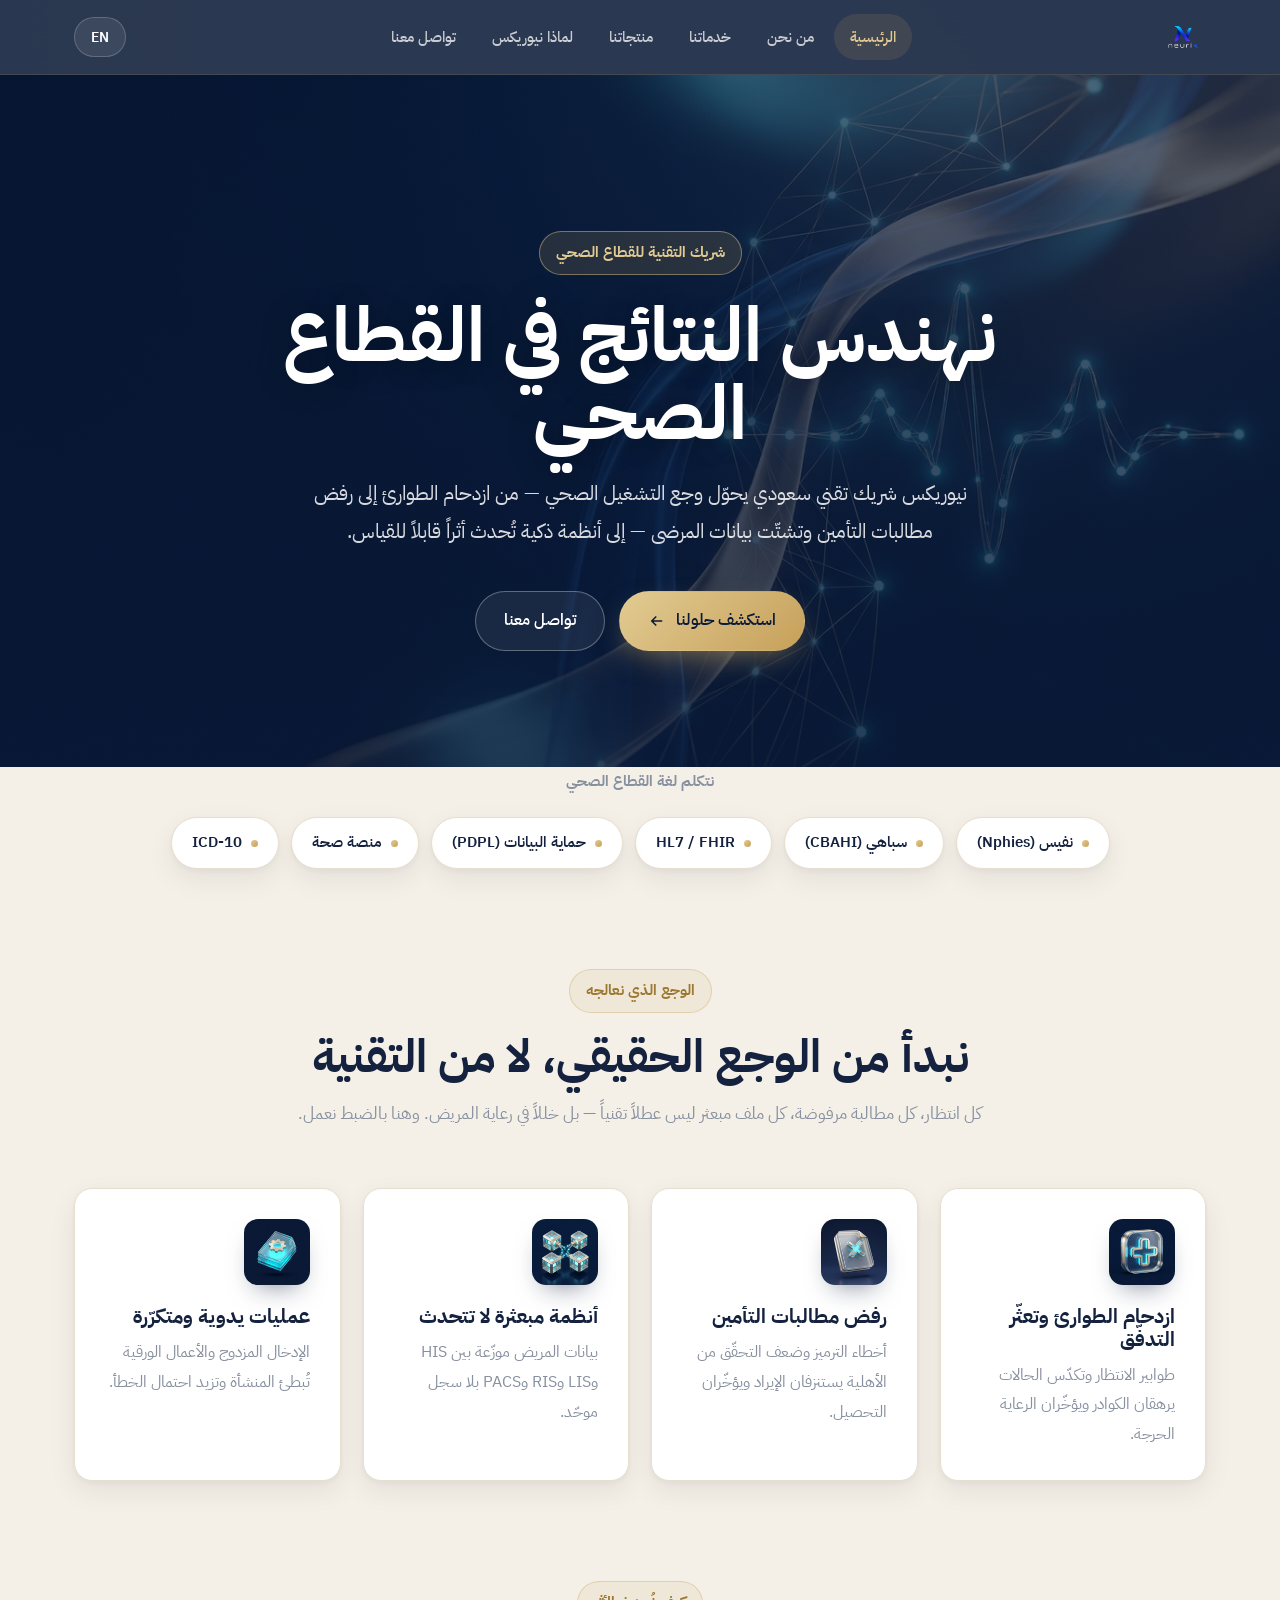
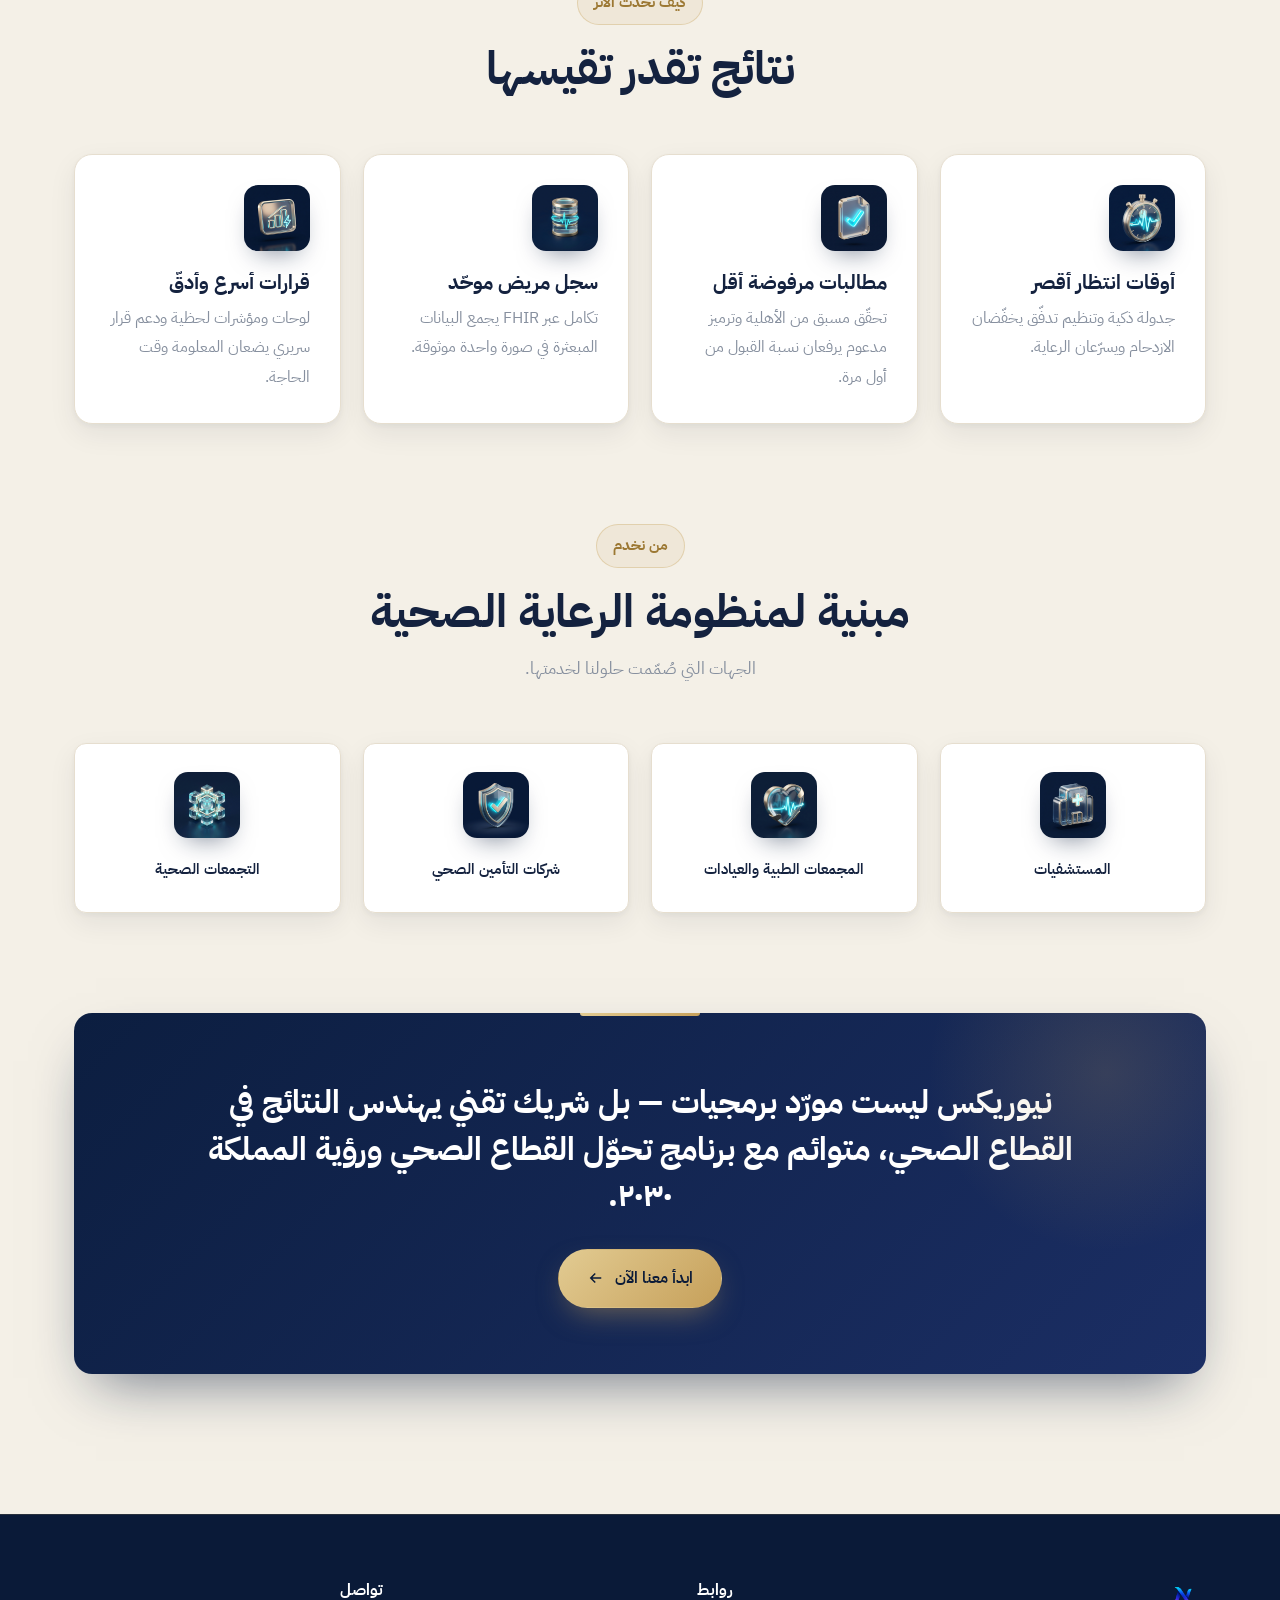
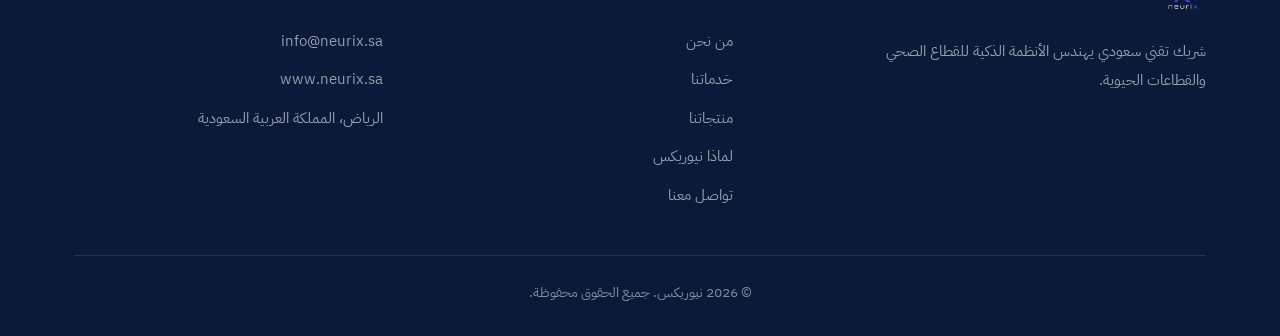
==== commit 2c7bd11e: "feat: add Products page (under development) with SurgSupply Hub - New products.html: under-developme" ====
--- a/index.html
+++ b/index.html
@@ -29,6 +29,7 @@
         <a href="index.html"   data-en="Home"        data-ar="الرئيسية">الرئيسية</a>
         <a href="about.html"    data-en="About"       data-ar="من نحن">من نحن</a>
         <a href="services.html" data-en="Services"    data-ar="خدماتنا">خدماتنا</a>
+        <a href="products.html" data-en="Products"    data-ar="منتجاتنا">منتجاتنا</a>
         <a href="why.html"      data-en="Why NEURIX"  data-ar="لماذا نيوريكس">لماذا نيوريكس</a>
         <a href="contact.html"  data-en="Contact"     data-ar="تواصل معنا">تواصل معنا</a>
       </nav>
@@ -200,6 +201,7 @@
           <h4 data-en="Navigate" data-ar="روابط">روابط</h4>
           <a href="about.html"    data-en="About"      data-ar="من نحن">من نحن</a>
           <a href="services.html" data-en="Services"   data-ar="خدماتنا">خدماتنا</a>
+          <a href="products.html" data-en="Products"   data-ar="منتجاتنا">منتجاتنا</a>
           <a href="why.html"      data-en="Why NEURIX" data-ar="لماذا نيوريكس">لماذا نيوريكس</a>
           <a href="contact.html"  data-en="Contact"    data-ar="تواصل معنا">تواصل معنا</a>
         </div>
--- a/css/styles.css
+++ b/css/styles.css
@@ -499,6 +499,52 @@
   text-align: center;
   color: rgba(255,255,255,.5);
   font-size: .88rem;
+}
+
+/* ---- Products ------------------------------------------- */
+.status-tag {
+  display: inline-flex;
+  align-items: center;
+  gap: 7px;
+  font-size: .74rem;
+  font-weight: 700;
+  letter-spacing: .12em;
+  text-transform: uppercase;
+  color: var(--gold-deep);
+  background: rgba(198,160,90,.12);
+  border: 1px solid rgba(198,160,90,.34);
+  border-radius: 100px;
+  padding: 5px 13px;
+}
+html[lang="ar"] .status-tag { letter-spacing: 0; font-size: .82rem; }
+.status-tag .dot { width: 6px; height: 6px; border-radius: 50%; background: var(--grad-gold); }
+
+.product-card { display: flex; flex-direction: column; align-items: flex-start; }
+.product-card .name { font-size: 1.5rem; margin: 18px 0 8px; }
+.product-card .name b { font-weight: 800; }
+.product-card p { color: var(--muted); font-size: .98rem; margin-bottom: 20px; }
+.product-card .icon-3d { width: 74px; height: 74px; }
+
+.card.is-soon {
+  border-style: dashed;
+  border-color: var(--border-glow);
+  background: transparent;
+  box-shadow: none;
+  display: grid;
+  place-items: center;
+  text-align: center;
+  min-height: 200px;
+  color: var(--muted);
+}
+.card.is-soon:hover { transform: none; box-shadow: none; }
+.card.is-soon::before { display: none; }
+.card.is-soon .plus {
+  width: 48px; height: 48px;
+  display: grid; place-items: center;
+  border-radius: 14px;
+  border: 1px dashed var(--border-glow);
+  font-size: 1.6rem; font-weight: 300; color: var(--gold-deep);
+  margin-bottom: 14px;
 }
 
 /* ---- Reveal animation ------------------------------------ */
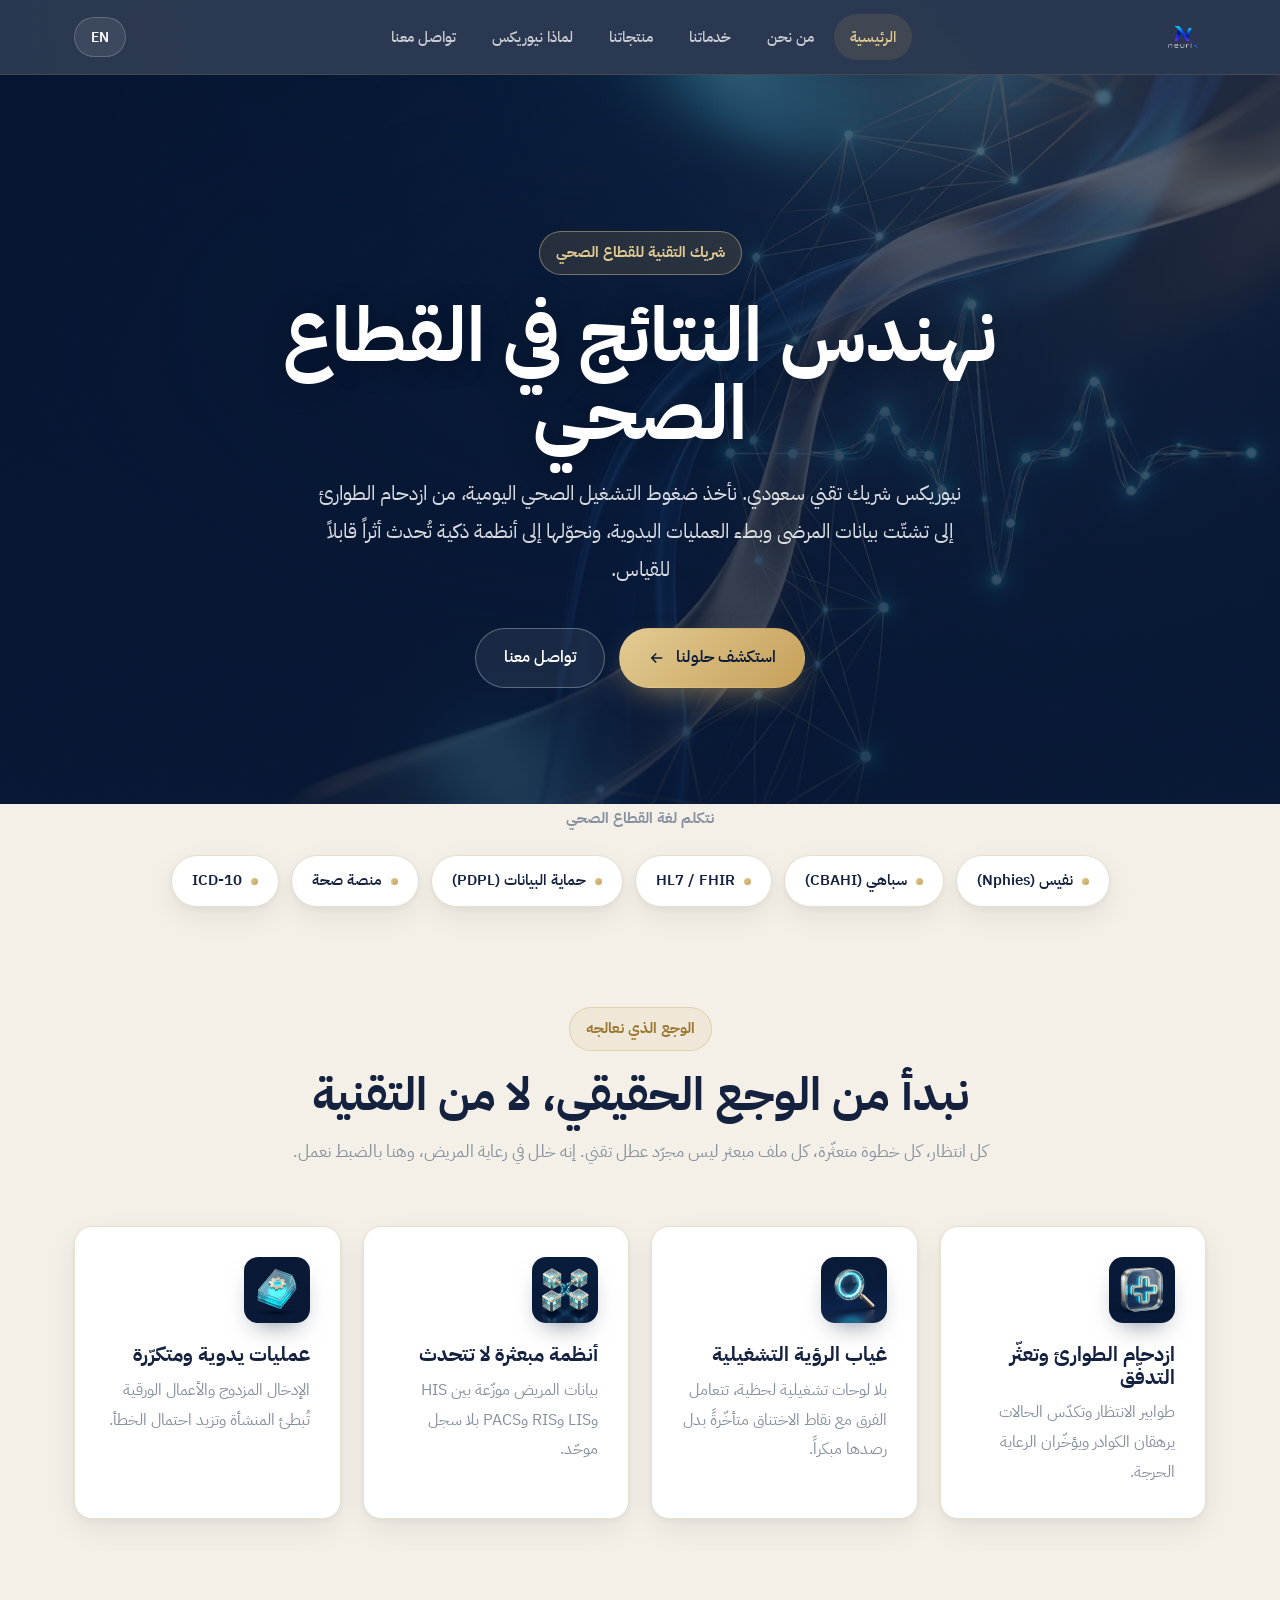
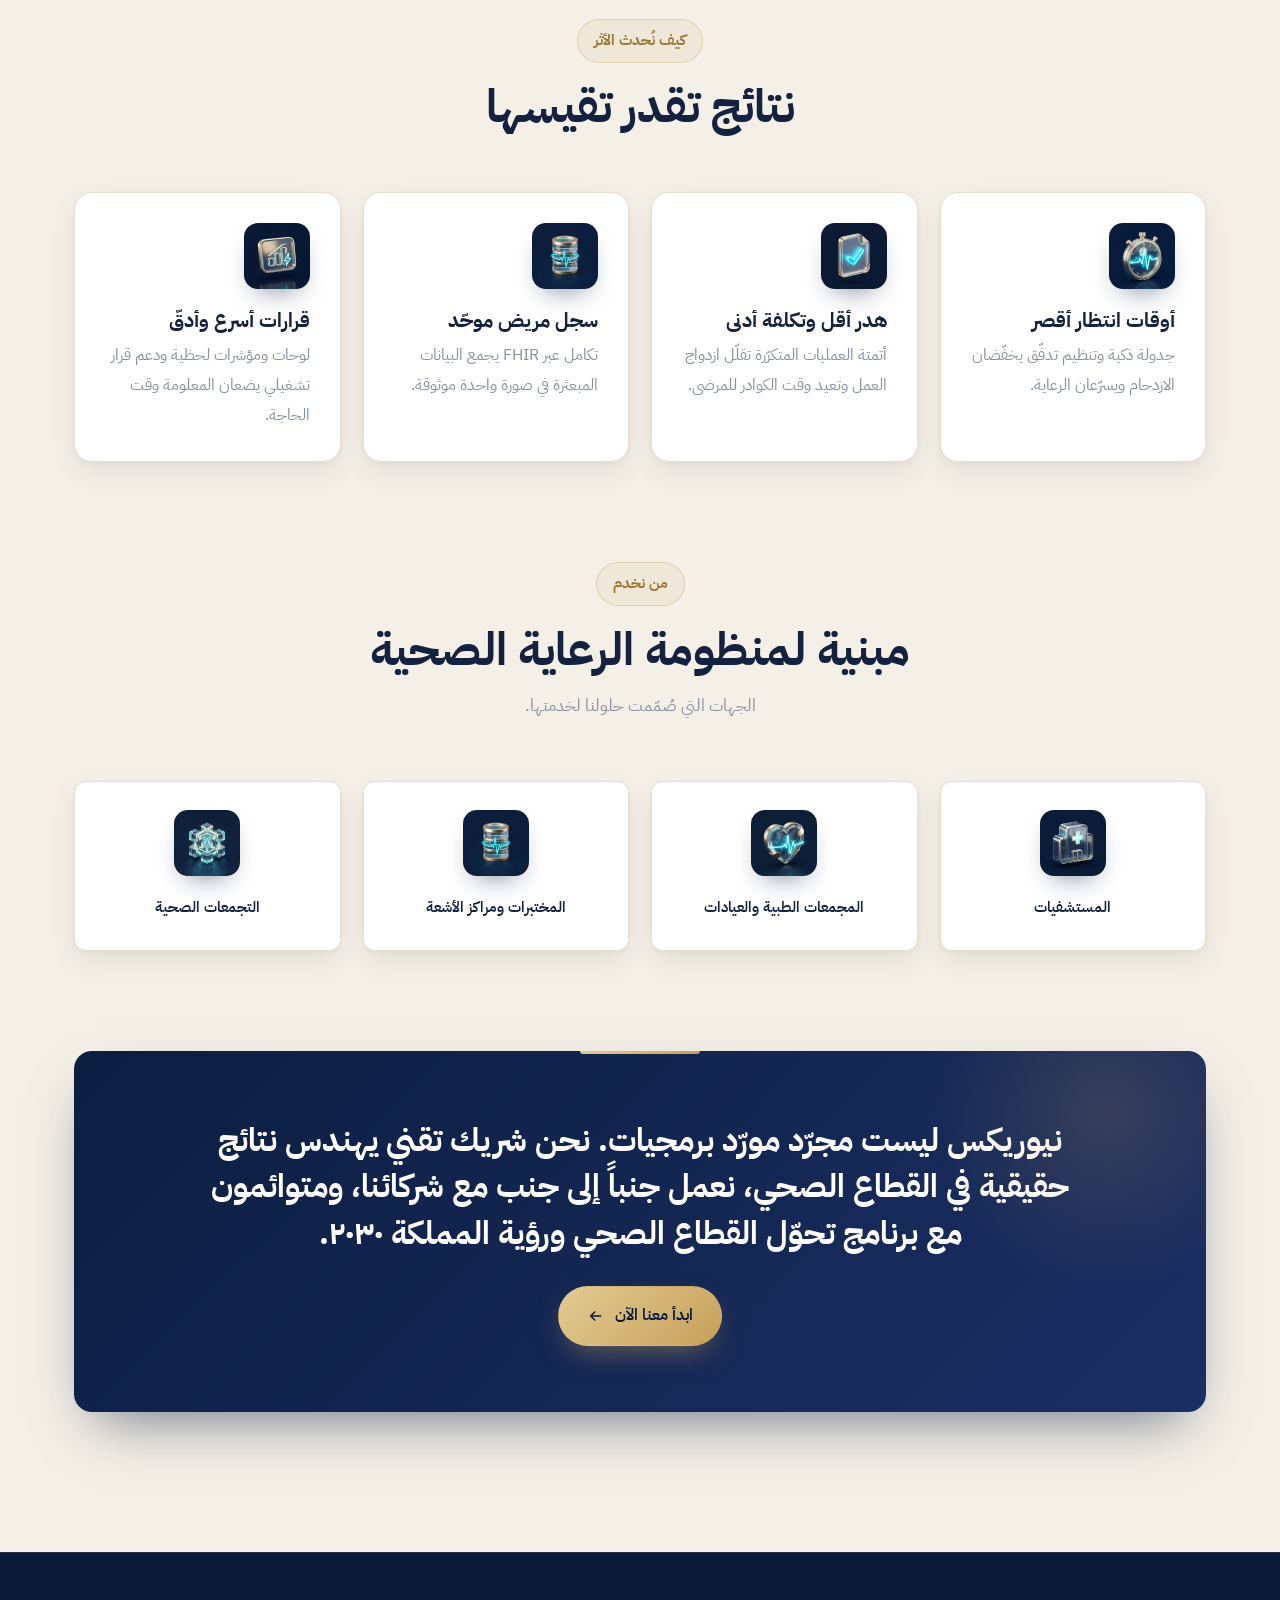
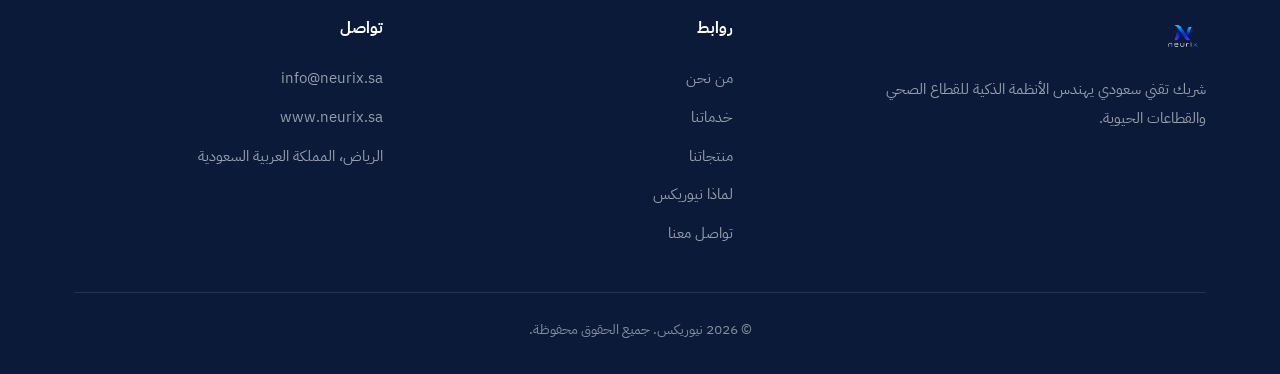
==== commit 73454397: "feat: reposition messaging as partner-led integrator; drop insurance & clinical claims - Products: r" ====
--- a/index.html
+++ b/index.html
@@ -4,7 +4,24 @@
   <meta charset="UTF-8">
   <meta name="viewport" content="width=device-width, initial-scale=1.0">
   <title data-en="NEURIX — Healthcare Technology Partner" data-ar="نيوريكس — شريك التقنية للقطاع الصحي">نيوريكس</title>
-  <meta name="description" data-attr="content" data-en="NEURIX is a Saudi technology partner that engineers measurable outcomes in healthcare — from patient flow to claims and clinical AI — built on Nphies, FHIR, CBAHI and PDPL." data-ar="نيوريكس شريك تقني سعودي يهندس نتائج قابلة للقياس في القطاع الصحي — من تدفّق المرضى إلى المطالبات والذكاء السريري — مبنية على نفيس وFHIR وسباهي ونظام حماية البيانات." content="">
+  <meta name="description" data-attr="content" data-en="NEURIX is a Saudi technology partner that turns everyday healthcare operations into intelligent, connected systems. We tailor and integrate each solution with our partners, built on Nphies, FHIR, CBAHI and PDPL." data-ar="نيوريكس شريك تقني سعودي يحوّل عمليات القطاع الصحي اليومية إلى أنظمة ذكية ومترابطة. نفصّل كل حل ونكامله مع شركائنا، مبنيّاً على نفيس وFHIR وسباهي ونظام حماية البيانات." content="نيوريكس شريك تقني سعودي يحوّل عمليات القطاع الصحي اليومية إلى أنظمة ذكية ومترابطة. نفصّل كل حل ونكامله مع شركائنا، مبنيّاً على نفيس وFHIR وسباهي ونظام حماية البيانات.">
+  <link rel="canonical" href="https://neurix.sa/">
+  <meta property="og:type" content="website">
+  <meta property="og:site_name" content="NEURIX | نيوريكس">
+  <meta property="og:locale" content="ar_SA">
+  <meta property="og:locale:alternate" content="en_US">
+  <meta property="og:url" content="https://neurix.sa/">
+  <meta property="og:title" content="نيوريكس — شريك التقنية للقطاع الصحي">
+  <meta property="og:description" content="نيوريكس شريك تقني سعودي يحوّل عمليات القطاع الصحي اليومية إلى أنظمة ذكية ومترابطة. نفصّل كل حل ونكامله مع شركائنا، مبنيّاً على نفيس وFHIR وسباهي ونظام حماية البيانات.">
+  <meta property="og:image" content="https://neurix.sa/assets/og-cover.png">
+  <meta property="og:image:width" content="1200">
+  <meta property="og:image:height" content="630">
+  <meta property="og:image:alt" content="NEURIX — شريك التقنية للقطاع الصحي">
+  <meta name="twitter:card" content="summary_large_image">
+  <meta name="twitter:title" content="نيوريكس — شريك التقنية للقطاع الصحي">
+  <meta name="twitter:description" content="نيوريكس شريك تقني سعودي يحوّل عمليات القطاع الصحي اليومية إلى أنظمة ذكية ومترابطة. نفصّل كل حل ونكامله مع شركائنا، مبنيّاً على نفيس وFHIR وسباهي ونظام حماية البيانات.">
+  <meta name="twitter:image" content="https://neurix.sa/assets/og-cover.png">
+  <meta name="theme-color" content="#0B1020">
   <link rel="icon" type="image/svg+xml" href="assets/favicon.svg">
   <link rel="preconnect" href="https://fonts.googleapis.com">
   <link rel="preconnect" href="https://fonts.gstatic.com" crossorigin>
@@ -48,7 +65,7 @@
       <div class="container hero-inner">
         <span class="eyebrow reveal" data-en="Healthcare Technology Partner" data-ar="شريك التقنية للقطاع الصحي">شريك التقنية للقطاع الصحي</span>
         <h1 class="reveal" data-en="We engineer outcomes in healthcare" data-ar="نهندس النتائج في القطاع الصحي">نهندس النتائج في القطاع الصحي</h1>
-        <p class="lead reveal" data-en="NEURIX is a Saudi technology partner that turns the pain of healthcare operations — from ER crowding to denied insurance claims and fragmented patient data — into intelligent systems that create measurable impact." data-ar="نيوريكس شريك تقني سعودي يحوّل وجع التشغيل الصحي — من ازدحام الطوارئ إلى رفض مطالبات التأمين وتشتّت بيانات المرضى — إلى أنظمة ذكية تُحدث أثراً قابلاً للقياس.">نيوريكس شريك تقني سعودي يحوّل وجع التشغيل الصحي — من ازدحام الطوارئ إلى رفض مطالبات التأمين وتشتّت بيانات المرضى — إلى أنظمة ذكية تُحدث أثراً قابلاً للقياس.</p>
+        <p class="lead reveal" data-en="NEURIX is a Saudi technology partner. We take the everyday pressures of healthcare operations, from crowded emergency rooms to scattered patient data and slow manual workflows, and turn them into intelligent systems that deliver measurable impact." data-ar="نيوريكس شريك تقني سعودي. نأخذ ضغوط التشغيل الصحي اليومية، من ازدحام الطوارئ إلى تشتّت بيانات المرضى وبطء العمليات اليدوية، ونحوّلها إلى أنظمة ذكية تُحدث أثراً قابلاً للقياس.">نيوريكس شريك تقني سعودي. نأخذ ضغوط التشغيل الصحي اليومية، من ازدحام الطوارئ إلى تشتّت بيانات المرضى وبطء العمليات اليدوية، ونحوّلها إلى أنظمة ذكية تُحدث أثراً قابلاً للقياس.</p>
         <div class="hero-cta reveal">
           <a href="services.html" class="btn btn-primary"><span data-en="Explore our solutions" data-ar="استكشف حلولنا">استكشف حلولنا</span>
             <svg viewBox="0 0 24 24" fill="none" stroke="currentColor" stroke-width="2"><path d="M5 12h14M13 6l6 6-6 6"/></svg>
@@ -79,7 +96,7 @@
         <div class="section-head center">
           <span class="eyebrow reveal" data-en="The problems we treat" data-ar="الوجع الذي نعالجه">الوجع الذي نعالجه</span>
           <h2 class="section-title reveal" data-en="We start from the real pain, not the technology" data-ar="نبدأ من الوجع الحقيقي، لا من التقنية">نبدأ من الوجع الحقيقي، لا من التقنية</h2>
-          <p class="section-sub reveal" data-en="Every wait, every rejected claim, every scattered record is not a technical glitch — it is a gap in patient care. That is exactly where we work." data-ar="كل انتظار، كل مطالبة مرفوضة، كل ملف مبعثر ليس عطلاً تقنياً — بل خللاً في رعاية المريض. وهنا بالضبط نعمل.">كل انتظار، كل مطالبة مرفوضة، كل ملف مبعثر ليس عطلاً تقنياً — بل خللاً في رعاية المريض. وهنا بالضبط نعمل.</p>
+          <p class="section-sub reveal" data-en="Every wait, every delayed step, every scattered record is more than a technical glitch. It is a gap in patient care, and that is exactly where we work." data-ar="كل انتظار، كل خطوة متعثّرة، كل ملف مبعثر ليس مجرّد عطل تقني. إنه خلل في رعاية المريض، وهنا بالضبط نعمل.">كل انتظار، كل خطوة متعثّرة، كل ملف مبعثر ليس مجرّد عطل تقني. إنه خلل في رعاية المريض، وهنا بالضبط نعمل.</p>
         </div>
         <div class="grid grid-4">
           <article class="card reveal">
@@ -88,9 +105,9 @@
             <p data-en="Waiting queues and case pile-ups exhaust staff and delay critical care." data-ar="طوابير الانتظار وتكدّس الحالات يرهقان الكوادر ويؤخّران الرعاية الحرجة.">طوابير الانتظار وتكدّس الحالات يرهقان الكوادر ويؤخّران الرعاية الحرجة.</p>
           </article>
           <article class="card reveal">
-            <div class="icon icon-3d"><img src="assets/icons/denied.png" alt="" loading="lazy"></div>
-            <h3 data-en="Insurance claim denials" data-ar="رفض مطالبات التأمين">رفض مطالبات التأمين</h3>
-            <p data-en="Coding errors and weak eligibility checks drain revenue and slow collections." data-ar="أخطاء الترميز وضعف التحقّق من الأهلية يستنزفان الإيراد ويؤخّران التحصيل.">أخطاء الترميز وضعف التحقّق من الأهلية يستنزفان الإيراد ويؤخّران التحصيل.</p>
+            <div class="icon icon-3d"><img src="assets/icons/lens.png" alt="" loading="lazy"></div>
+            <h3 data-en="Limited operational visibility" data-ar="غياب الرؤية التشغيلية">غياب الرؤية التشغيلية</h3>
+            <p data-en="Without live dashboards, teams react to bottlenecks late instead of seeing them early." data-ar="بلا لوحات تشغيلية لحظية، تتعامل الفرق مع نقاط الاختناق متأخّرةً بدل رصدها مبكراً.">بلا لوحات تشغيلية لحظية، تتعامل الفرق مع نقاط الاختناق متأخّرةً بدل رصدها مبكراً.</p>
           </article>
           <article class="card reveal">
             <div class="icon icon-3d"><img src="assets/icons/fragmented.png" alt="" loading="lazy"></div>
@@ -121,8 +138,8 @@
           </article>
           <article class="card reveal">
             <div class="icon icon-3d"><img src="assets/icons/approved.png" alt="" loading="lazy"></div>
-            <h3 data-en="Fewer denied claims" data-ar="مطالبات مرفوضة أقل">مطالبات مرفوضة أقل</h3>
-            <p data-en="Upfront eligibility checks and assisted coding raise first-pass acceptance." data-ar="تحقّق مسبق من الأهلية وترميز مدعوم يرفعان نسبة القبول من أول مرة.">تحقّق مسبق من الأهلية وترميز مدعوم يرفعان نسبة القبول من أول مرة.</p>
+            <h3 data-en="Less waste, lower cost" data-ar="هدر أقل وتكلفة أدنى">هدر أقل وتكلفة أدنى</h3>
+            <p data-en="Automating repetitive workflows cuts double work and frees staff time for patients." data-ar="أتمتة العمليات المتكرّرة تقلّل ازدواج العمل وتعيد وقت الكوادر للمرضى.">أتمتة العمليات المتكرّرة تقلّل ازدواج العمل وتعيد وقت الكوادر للمرضى.</p>
           </article>
           <article class="card reveal">
             <div class="icon icon-3d"><img src="assets/icons/record.png" alt="" loading="lazy"></div>
@@ -132,7 +149,7 @@
           <article class="card reveal">
             <div class="icon icon-3d"><img src="assets/icons/decisions.png" alt="" loading="lazy"></div>
             <h3 data-en="Faster, sharper decisions" data-ar="قرارات أسرع وأدقّ">قرارات أسرع وأدقّ</h3>
-            <p data-en="Live dashboards and clinical decision support put insight where it is needed." data-ar="لوحات ومؤشرات لحظية ودعم قرار سريري يضعان المعلومة وقت الحاجة.">لوحات ومؤشرات لحظية ودعم قرار سريري يضعان المعلومة وقت الحاجة.</p>
+            <p data-en="Live dashboards and operational decision support put insight where it is needed." data-ar="لوحات ومؤشرات لحظية ودعم قرار تشغيلي يضعان المعلومة وقت الحاجة.">لوحات ومؤشرات لحظية ودعم قرار تشغيلي يضعان المعلومة وقت الحاجة.</p>
           </article>
         </div>
       </div>
@@ -156,8 +173,8 @@
             <span data-en="Medical complexes &amp; clinics" data-ar="المجمعات الطبية والعيادات">المجمعات الطبية والعيادات</span>
           </div>
           <div class="chip reveal">
-            <div class="icon icon-3d"><img src="assets/icons/shieldcheck.png" alt="" loading="lazy"></div>
-            <span data-en="Health insurers" data-ar="شركات التأمين الصحي">شركات التأمين الصحي</span>
+            <div class="icon icon-3d"><img src="assets/icons/record.png" alt="" loading="lazy"></div>
+            <span data-en="Laboratories &amp; imaging centers" data-ar="المختبرات ومراكز الأشعة">المختبرات ومراكز الأشعة</span>
           </div>
           <div class="chip reveal">
             <div class="icon icon-3d"><img src="assets/icons/network.png" alt="" loading="lazy"></div>
@@ -171,7 +188,7 @@
     <section class="section" style="padding-top:0">
       <div class="container">
         <div class="statement reveal">
-          <p data-en="NEURIX is not a software vendor — it is a technology partner that engineers outcomes in healthcare, aligned with the Kingdom's Health Sector Transformation and Vision 2030." data-ar="نيوريكس ليست مورّد برمجيات — بل شريك تقني يهندس النتائج في القطاع الصحي، متوائم مع برنامج تحوّل القطاع الصحي ورؤية المملكة ٢٠٣٠.">نيوريكس ليست مورّد برمجيات — بل شريك تقني يهندس النتائج في القطاع الصحي، متوائم مع برنامج تحوّل القطاع الصحي ورؤية المملكة ٢٠٣٠.</p>
+          <p data-en="NEURIX is not just a software vendor. We are a technology partner that engineers real outcomes in healthcare, working alongside our partners and aligned with the Kingdom's Health Sector Transformation and Vision 2030." data-ar="نيوريكس ليست مجرّد مورّد برمجيات. نحن شريك تقني يهندس نتائج حقيقية في القطاع الصحي، نعمل جنباً إلى جنب مع شركائنا، ومتوائمون مع برنامج تحوّل القطاع الصحي ورؤية المملكة ٢٠٣٠.">نيوريكس ليست مجرّد مورّد برمجيات. نحن شريك تقني يهندس نتائج حقيقية في القطاع الصحي، نعمل جنباً إلى جنب مع شركائنا، ومتوائمون مع برنامج تحوّل القطاع الصحي ورؤية المملكة ٢٠٣٠.</p>
           <div class="hero-cta" style="margin-top:30px">
             <a href="contact.html" class="btn btn-primary"><span data-en="Start a conversation" data-ar="ابدأ معنا الآن">ابدأ معنا الآن</span>
               <svg viewBox="0 0 24 24" fill="none" stroke="currentColor" stroke-width="2"><path d="M5 12h14M13 6l6 6-6 6"/></svg>
--- a/css/styles.css
+++ b/css/styles.css
@@ -1,591 +1,718 @@
-/* ===========================================================
-   NEURIX — Brand stylesheet
-   "Sovereign Clinical" identity
-   Royal navy · champagne gold · warm ivory · ink
-   Premium healthcare technology partner
-   =========================================================== */
-
-:root {
-  /* Navy family */
-  --navy:          #142B57;
-  --navy-2:        #1E3A78;   /* lighter navy for gradients */
-  --navy-deep:     #0A1A38;   /* header / footer / banner base */
-
-  /* Champagne gold */
-  --gold:          #C6A05A;
-  --gold-light:    #E2CB92;
-  --gold-deep:     #9C7833;
-
-  /* Surfaces — warm ivory / porcelain */
-  --bg:            #F4F0E7;   /* page background */
-  --bg-2:          #FAF6EE;   /* lighter cream */
-  --card:          #FFFFFF;   /* crisp white cards lift off the ivory */
-  --card-2:        #F0EADC;   /* alt warm surface */
-  --border:        #E6DECF;   /* warm hairline */
-  --border-glow:   #D8C9A8;   /* gold-tinted accent hairline */
-
-  /* Accent gradient (buttons, icon tiles) — navy → indigo */
-  --grad:          linear-gradient(135deg, #15315F, #233A82);
-  --grad-soft:     linear-gradient(135deg, rgba(21,49,95,.10), rgba(35,58,130,.10));
-  --grad-gold:     linear-gradient(135deg, #E2CB92, #C6A05A);
-
-  /* Text */
-  --white:         #14223F;   /* primary heading / strong ink (navy-ink) */
-  --text:          #4A5263;   /* body text (cool slate) */
-  --muted:         #87909F;   /* muted text */
-
-  /* Elevation — soft, layered, warm */
-  --shadow:        0 2px 6px rgba(20,30,60,.05), 0 10px 28px rgba(20,30,60,.07);
-  --shadow-lg:     0 14px 28px -10px rgba(20,30,60,.16), 0 34px 64px -24px rgba(20,30,60,.22);
-
-  /* Sizing */
-  --maxw:          1180px;
-  --radius:        18px;
-  --radius-sm:     12px;
-  --header-h:      74px;
-
-  --font-en:       'Plus Jakarta Sans', system-ui, sans-serif;
-  --font-ar:       'IBM Plex Sans Arabic', system-ui, sans-serif;
-  --ease:          cubic-bezier(.22, 1, .36, 1);
-}
-
-/* ---- Base ------------------------------------------------ */
-* { box-sizing: border-box; margin: 0; padding: 0; }
-
-html { scroll-behavior: smooth; -webkit-text-size-adjust: 100%; }
-
-body {
-  background: var(--bg);
-  color: var(--text);
-  font-family: var(--font-en);
-  line-height: 1.7;
-  overflow-x: hidden;
-  min-height: 100vh;
-  position: relative;
-}
-html[lang="ar"] body { font-family: var(--font-ar); line-height: 1.9; }
-
-/* Atmospheric tints — very soft on ivory */
-body::before {
-  content: "";
-  position: fixed;
-  inset: 0;
-  z-index: -2;
-  background:
-    radial-gradient(48vw 48vw at 88% -12%, rgba(21,49,95,.06), transparent 60%),
-    radial-gradient(42vw 42vw at -6% 6%, rgba(198,160,90,.08), transparent 60%);
-}
-
-img { max-width: 100%; display: block; }
-a { color: inherit; text-decoration: none; }
-
-.container {
-  width: 100%;
-  max-width: var(--maxw);
-  margin-inline: auto;
-  padding-inline: 24px;
-}
-
-[data-en] { } /* JS fills textContent */
-
-/* ---- Typography ------------------------------------------ */
-h1, h2, h3 { color: var(--white); line-height: 1.14; font-weight: 800; letter-spacing: -.02em; }
-html[lang="ar"] h1, html[lang="ar"] h2, html[lang="ar"] h3 { font-weight: 700; letter-spacing: 0; }
-
-.gradient-text {
-  background: var(--grad-gold);
-  -webkit-background-clip: text;
-  background-clip: text;
-  color: transparent;
-}
-
-.eyebrow {
-  display: inline-flex;
-  align-items: center;
-  gap: 8px;
-  font-size: .78rem;
-  font-weight: 700;
-  letter-spacing: .16em;
-  text-transform: uppercase;
-  color: var(--gold-deep);
-  padding: 7px 16px;
-  border: 1px solid rgba(198,160,90,.34);
-  border-radius: 100px;
-  background: rgba(198,160,90,.10);
-}
-html[lang="ar"] .eyebrow { letter-spacing: 0; font-size: .92rem; }
-
-.section { padding: 100px 0; }
-.section-head { max-width: 700px; margin-bottom: 58px; }
-.section-head.center { margin-inline: auto; text-align: center; }
-.section-title { font-size: clamp(1.9rem, 4vw, 2.9rem); margin: 18px 0 14px; }
-.section-sub { color: var(--muted); font-size: 1.06rem; }
-
-/* ---- Buttons --------------------------------------------- */
-.btn {
-  display: inline-flex;
-  align-items: center;
-  gap: 10px;
-  font-weight: 600;
-  font-size: .98rem;
-  padding: 14px 28px;
-  border-radius: 100px;
-  cursor: pointer;
-  border: 1px solid transparent;
-  transition: transform .3s var(--ease), box-shadow .3s var(--ease), background .3s;
-  font-family: inherit;
-}
-.btn:active { transform: translateY(1px) scale(.99); }
-.btn-primary {
-  background: var(--grad);
-  color: #fff;
-  box-shadow: 0 10px 26px -10px rgba(20,43,87,.6);
-}
-.btn-primary:hover { transform: translateY(-3px); box-shadow: 0 18px 40px -12px rgba(20,43,87,.65); }
-.btn-ghost {
-  background: var(--card);
-  border-color: var(--border-glow);
-  color: var(--white);
-  box-shadow: 0 2px 10px rgba(20,30,60,.05);
-}
-.btn-ghost:hover { background: var(--card-2); transform: translateY(-3px); }
-.btn svg { width: 18px; height: 18px; }
-html[lang="ar"] .btn svg { transform: scaleX(-1); }
-
-/* ---- Header ---------------------------------------------- */
-.site-header {
-  position: sticky;
-  top: 0;
-  z-index: 100;
-  backdrop-filter: blur(16px);
-  background: rgba(10,26,56,.86);
-  border-bottom: 1px solid rgba(198,160,90,.16);
-}
-.nav {
-  height: var(--header-h);
-  display: flex;
-  align-items: center;
-  justify-content: space-between;
-  gap: 18px;
-}
-.brand { display: flex; align-items: center; gap: 11px; flex-shrink: 0; }
-/* The real PNG logo (white wordmark) sits naturally on the navy header — no badge needed. */
-.brand .brand-logo { display: block !important; height: 46px; width: auto; background: transparent; padding: 0; }
-.brand .logo-mark, .brand .logo-word { display: none !important; }
-@media (max-width: 560px) { .brand .brand-logo { height: 38px; } }
-
-.nav-links { display: flex; align-items: center; gap: 4px; }
-.nav-links a {
-  font-size: .95rem;
-  font-weight: 500;
-  color: rgba(255,255,255,.74);
-  padding: 9px 16px;
-  border-radius: 100px;
-  transition: color .25s, background .25s;
-}
-.nav-links a:hover { color: #fff; background: rgba(255,255,255,.08); }
-.nav-links a.active { color: var(--gold-light); background: rgba(198,160,90,.14); }
-
-.nav-actions { display: flex; align-items: center; gap: 10px; flex-shrink: 0; }
-.lang-toggle {
-  font-family: inherit;
-  font-weight: 600;
-  font-size: .9rem;
-  color: #fff;
-  background: rgba(255,255,255,.08);
-  border: 1px solid rgba(255,255,255,.20);
-  border-radius: 100px;
-  padding: 8px 16px;
-  cursor: pointer;
-  transition: background .25s, transform .25s, border-color .25s;
-}
-.lang-toggle:hover { background: rgba(198,160,90,.22); border-color: rgba(198,160,90,.5); transform: translateY(-1px); }
-
-.menu-btn {
-  display: none;
-  flex-direction: column;
-  justify-content: center;
-  gap: 5px;
-  width: 42px; height: 42px;
-  background: rgba(255,255,255,.08);
-  border: 1px solid rgba(255,255,255,.16);
-  border-radius: 11px;
-  cursor: pointer;
-}
-.menu-btn span { display: block; width: 18px; height: 2px; background: #fff; margin-inline: auto; transition: .3s; }
-.menu-btn.open span:nth-child(1) { transform: translateY(7px) rotate(45deg); }
-.menu-btn.open span:nth-child(2) { opacity: 0; }
-.menu-btn.open span:nth-child(3) { transform: translateY(-7px) rotate(-45deg); }
-
-/* ---- Hero (full-width navy band + AI visual) ------------- */
-.hero {
-  position: relative;
-  overflow: hidden;
-  background: var(--navy-deep);
-  padding: clamp(96px, 14vw, 156px) 0 clamp(84px, 10vw, 116px);
-  text-align: center;
-}
-.hero-bg {
-  position: absolute;
-  inset: 0;
-  z-index: 0;
-  background: url('../assets/hero-bg.png') center/cover no-repeat;
-  opacity: .92;
-}
-.hero::after {
-  content: "";
-  position: absolute;
-  inset: 0;
-  z-index: 1;
-  background:
-    radial-gradient(70% 60% at 50% 36%, rgba(10,26,56,.30), transparent 70%),
-    linear-gradient(180deg, rgba(10,26,56,.62), rgba(10,26,56,.82));
-}
-.hero-inner { position: relative; z-index: 2; }
-.hero .eyebrow {
-  color: var(--gold-light);
-  border-color: rgba(226,203,146,.45);
-  background: rgba(198,160,90,.16);
-}
-.hero h1 {
-  color: #fff;
-  font-size: clamp(2.5rem, 6.6vw, 4.7rem);
-  line-height: 1.04;
-  margin: 22px auto;
-  max-width: 14ch;
-  letter-spacing: -.025em;
-  text-shadow: 0 2px 30px rgba(0,0,0,.3);
-}
-html[lang="ar"] .hero h1 { letter-spacing: 0; max-width: 18ch; }
-.hero p.lead {
-  max-width: 660px;
-  margin: 0 auto 40px;
-  font-size: clamp(1.05rem, 2.3vw, 1.24rem);
-  color: rgba(255,255,255,.84);
-}
-.hero-cta { display: flex; gap: 14px; justify-content: center; flex-wrap: wrap; }
-.hero .btn-primary { background: var(--grad-gold); color: var(--navy-deep); box-shadow: 0 12px 30px -10px rgba(198,160,90,.6); }
-.hero .btn-primary:hover { box-shadow: 0 20px 44px -12px rgba(198,160,90,.7); }
-.hero .btn-ghost { background: rgba(255,255,255,.07); border-color: rgba(255,255,255,.30); color: #fff; box-shadow: none; }
-.hero .btn-ghost:hover { background: rgba(255,255,255,.14); }
-
-/* ---- Icon tiles (shared) --------------------------------- */
-.icon {
-  width: 54px; height: 54px;
-  display: grid; place-items: center;
-  border-radius: 14px;
-  background: var(--grad);
-  color: #fff;
-  box-shadow: 0 10px 22px -10px rgba(20,43,87,.6);
-  flex-shrink: 0;
-}
-.icon svg { width: 26px; height: 26px; }
-/* 3D rendered icon tiles — the image (navy bg) fills the tile */
-.icon-3d { width: 66px; height: 66px; background: none; box-shadow: 0 12px 26px -12px rgba(10,26,56,.55); overflow: hidden; }
-.icon-3d img { width: 100%; height: 100%; object-fit: cover; display: block; }
-
-/* ---- Grids & Cards --------------------------------------- */
-.grid { display: grid; gap: 22px; }
-.grid-2 { grid-template-columns: repeat(2, 1fr); }
-.grid-3 { grid-template-columns: repeat(3, 1fr); }
-.grid-4 { grid-template-columns: repeat(4, 1fr); }
-
-.card {
-  position: relative;
-  background: var(--card);
-  border: 1px solid var(--border);
-  border-radius: var(--radius);
-  padding: 30px;
-  transition: transform .4s var(--ease), border-color .4s, box-shadow .4s;
-  overflow: hidden;
-  box-shadow: var(--shadow);
-}
-/* Gold hairline reveal on hover */
-.card::before {
-  content: "";
-  position: absolute;
-  inset: 0;
-  border-radius: inherit;
-  padding: 1px;
-  background: var(--grad-gold);
-  -webkit-mask: linear-gradient(#000 0 0) content-box, linear-gradient(#000 0 0);
-  -webkit-mask-composite: xor;
-  mask-composite: exclude;
-  opacity: 0;
-  transition: opacity .4s;
-}
-.card:hover { transform: translateY(-6px); box-shadow: var(--shadow-lg); }
-.card:hover::before { opacity: 1; }
-
-.card .icon { margin-bottom: 20px; }
-.card h3 { font-size: 1.24rem; margin-bottom: 10px; }
-.card p { color: var(--muted); font-size: .98rem; }
-
-/* ---- Standards / compliance strip ------------------------ */
-.standards-wrap { text-align: center; }
-.standards-label {
-  display: block;
-  font-size: .8rem;
-  font-weight: 700;
-  letter-spacing: .14em;
-  text-transform: uppercase;
-  color: var(--muted);
-  margin-bottom: 22px;
-}
-html[lang="ar"] .standards-label { letter-spacing: 0; font-size: .95rem; }
-.standards { display: flex; flex-wrap: wrap; justify-content: center; gap: 12px; }
-.standard-pill {
-  display: inline-flex;
-  align-items: center;
-  gap: 9px;
-  padding: 11px 20px;
-  border-radius: 100px;
-  border: 1px solid var(--border);
-  background: var(--card);
-  color: var(--white);
-  font-weight: 600;
-  font-size: .92rem;
-  box-shadow: var(--shadow);
-  transition: border-color .3s, transform .3s var(--ease), box-shadow .3s;
-}
-.standard-pill:hover { border-color: var(--border-glow); transform: translateY(-3px); box-shadow: var(--shadow-lg); }
-.standard-pill .dot { width: 7px; height: 7px; border-radius: 50%; background: var(--grad-gold); flex-shrink: 0; }
-
-/* compact value/extension chips */
-.chip-grid { display: grid; grid-template-columns: repeat(5, 1fr); gap: 18px; }
-.chip {
-  text-align: center;
-  padding: 28px 16px;
-  border-radius: var(--radius-sm);
-  border: 1px solid var(--border);
-  background: var(--card);
-  box-shadow: var(--shadow);
-  transition: transform .35s var(--ease), border-color .35s, box-shadow .35s;
-}
-.chip:hover { transform: translateY(-5px); border-color: var(--border-glow); box-shadow: var(--shadow-lg); }
-.chip .icon { margin: 0 auto 16px; }
-.chip span { font-weight: 600; color: var(--white); font-size: .96rem; }
-
-/* ---- Feature rows (Why) ---------------------------------- */
-.feature {
-  display: flex;
-  gap: 18px;
-  align-items: flex-start;
-  padding: 24px;
-  border-radius: var(--radius-sm);
-  border: 1px solid var(--border);
-  background: var(--card);
-  box-shadow: var(--shadow);
-  transition: transform .3s var(--ease), border-color .3s, box-shadow .3s;
-}
-.feature:hover { transform: translateY(-4px); border-color: var(--border-glow); box-shadow: var(--shadow-lg); }
-.feature .icon { margin: 0; }
-.feature h3 { font-size: 1.08rem; margin-bottom: 4px; }
-.feature p { color: var(--muted); font-size: .95rem; }
-
-/* ---- Methodology timeline -------------------------------- */
-.steps { display: flex; flex-direction: column; gap: 16px; }
-.step {
-  display: grid;
-  grid-template-columns: 92px 1fr;
-  gap: 22px;
-  align-items: center;
-  padding: 24px 28px;
-  background: var(--card);
-  border: 1px solid var(--border);
-  border-radius: var(--radius);
-  box-shadow: var(--shadow);
-  transition: border-color .35s, transform .35s var(--ease), box-shadow .35s;
-}
-.step:hover { border-color: var(--border-glow); transform: translateX(6px); box-shadow: var(--shadow-lg); }
-html[lang="ar"] .step:hover { transform: translateX(-6px); }
-.step .num { font-size: 2.6rem; font-weight: 800; line-height: 1; color: transparent; background: var(--grad-gold); -webkit-background-clip: text; background-clip: text; }
-.step .step-body h3 { font-size: 1.16rem; margin-bottom: 4px; }
-.step .step-body p { color: var(--muted); font-size: .96rem; }
-
-/* ---- Statement banner ------------------------------------ */
-.statement {
-  position: relative;
-  text-align: center;
-  padding: 66px 40px;
-  border-radius: var(--radius);
-  border: none;
-  background: linear-gradient(135deg, #0C1E40, #1B2E64);
-  box-shadow: 0 26px 56px -22px rgba(12,30,64,.6);
-  overflow: hidden;
-}
-/* gold top accent line */
-.statement::before {
-  content: "";
-  position: absolute;
-  top: 0; left: 50%;
-  transform: translateX(-50%);
-  width: 120px; height: 3px;
-  background: var(--grad-gold);
-  border-radius: 0 0 4px 4px;
-}
-/* soft gold glow */
-.statement::after {
-  content: "";
-  position: absolute;
-  width: 360px; height: 360px;
-  right: -80px; top: -120px;
-  background: radial-gradient(circle, rgba(198,160,90,.18), transparent 70%);
-  pointer-events: none;
-}
-.statement p {
-  position: relative;
-  font-size: clamp(1.3rem, 3.2vw, 2rem);
-  font-weight: 700;
-  color: #fff;
-  line-height: 1.45;
-  max-width: 880px;
-  margin-inline: auto;
-}
-.statement .hero-cta { position: relative; }
-.statement .btn-primary { background: var(--grad-gold); color: var(--navy-deep); box-shadow: 0 12px 30px -10px rgba(198,160,90,.55); }
-.statement .btn-primary:hover { box-shadow: 0 18px 44px -12px rgba(198,160,90,.7); }
-
-/* ---- Contact --------------------------------------------- */
-.contact-grid { display: grid; grid-template-columns: 1.1fr 1fr; gap: 40px; align-items: start; }
-.contact-list { display: grid; gap: 16px; }
-.contact-item {
-  display: flex; align-items: center; gap: 16px;
-  padding: 20px;
-  border: 1px solid var(--border);
-  border-radius: var(--radius-sm);
-  background: var(--card);
-  box-shadow: var(--shadow);
-  transition: border-color .3s, transform .3s var(--ease), box-shadow .3s;
-}
-.contact-item:hover { border-color: var(--border-glow); transform: translateY(-3px); box-shadow: var(--shadow-lg); }
-.contact-item .icon { margin: 0; }
-.contact-item .ci-label { font-size: .8rem; color: var(--muted); }
-.contact-item .ci-value { color: var(--white); font-weight: 600; }
-
-.contact-form { background: var(--card); border: 1px solid var(--border); border-radius: var(--radius); padding: 30px; box-shadow: var(--shadow); }
-.field { margin-bottom: 18px; }
-.field label { display: block; font-size: .88rem; color: var(--text); margin-bottom: 8px; font-weight: 500; }
-.field input, .field textarea {
-  width: 100%;
-  font-family: inherit;
-  font-size: 1rem;
-  color: var(--white);
-  background: var(--bg-2);
-  border: 1px solid var(--border);
-  border-radius: 12px;
-  padding: 13px 16px;
-  transition: border-color .25s, box-shadow .25s;
-}
-.field input::placeholder, .field textarea::placeholder { color: var(--muted); }
-.field input:focus, .field textarea:focus {
-  outline: none;
-  border-color: var(--gold);
-  box-shadow: 0 0 0 3px rgba(198,160,90,.18);
-}
-.field textarea { resize: vertical; min-height: 120px; }
-
-/* ---- Footer (navy) --------------------------------------- */
-.site-footer { background: var(--navy-deep); padding: 60px 0 30px; margin-top: 40px; border-top: 1px solid rgba(198,160,90,.16); }
-.site-footer .brand .brand-logo { height: 46px; }
-.footer-top { display: grid; grid-template-columns: 1.4fr 1fr 1fr; gap: 40px; margin-bottom: 40px; }
-.footer-about p { color: rgba(255,255,255,.58); font-size: .95rem; margin-top: 16px; max-width: 320px; }
-.footer-col h4 { color: #fff; font-size: 1rem; margin-bottom: 16px; }
-.footer-col a, .footer-col p { display: block; color: rgba(255,255,255,.58); font-size: .94rem; padding: 5px 0; transition: color .25s; }
-.footer-col a:hover { color: var(--gold-light); }
-.footer-bottom {
-  border-top: 1px solid rgba(255,255,255,.10);
-  padding-top: 24px;
-  text-align: center;
-  color: rgba(255,255,255,.5);
-  font-size: .88rem;
-}
-
-/* ---- Products ------------------------------------------- */
-.status-tag {
-  display: inline-flex;
-  align-items: center;
-  gap: 7px;
-  font-size: .74rem;
-  font-weight: 700;
-  letter-spacing: .12em;
-  text-transform: uppercase;
-  color: var(--gold-deep);
-  background: rgba(198,160,90,.12);
-  border: 1px solid rgba(198,160,90,.34);
-  border-radius: 100px;
-  padding: 5px 13px;
-}
-html[lang="ar"] .status-tag { letter-spacing: 0; font-size: .82rem; }
-.status-tag .dot { width: 6px; height: 6px; border-radius: 50%; background: var(--grad-gold); }
-
-.product-card { display: flex; flex-direction: column; align-items: flex-start; }
-.product-card .name { font-size: 1.5rem; margin: 18px 0 8px; }
-.product-card .name b { font-weight: 800; }
-.product-card p { color: var(--muted); font-size: .98rem; margin-bottom: 20px; }
-.product-card .icon-3d { width: 74px; height: 74px; }
-
-.card.is-soon {
-  border-style: dashed;
-  border-color: var(--border-glow);
-  background: transparent;
-  box-shadow: none;
-  display: grid;
-  place-items: center;
-  text-align: center;
-  min-height: 200px;
-  color: var(--muted);
-}
-.card.is-soon:hover { transform: none; box-shadow: none; }
-.card.is-soon::before { display: none; }
-.card.is-soon .plus {
-  width: 48px; height: 48px;
-  display: grid; place-items: center;
-  border-radius: 14px;
-  border: 1px dashed var(--border-glow);
-  font-size: 1.6rem; font-weight: 300; color: var(--gold-deep);
-  margin-bottom: 14px;
-}
-
-/* ---- Reveal animation ------------------------------------ */
-.reveal { opacity: 0; transform: translateY(26px); transition: opacity .7s var(--ease), transform .7s var(--ease); }
-.reveal.in { opacity: 1; transform: none; }
-
-/* ---- Responsive ------------------------------------------ */
-@media (max-width: 900px) {
-  .grid-3, .grid-4 { grid-template-columns: repeat(2, 1fr); }
-  .chip-grid { grid-template-columns: repeat(3, 1fr); }
-  .contact-grid { grid-template-columns: 1fr; }
-  .footer-top { grid-template-columns: 1fr 1fr; }
-
-  .menu-btn { display: flex; }
-  .nav-links {
-    position: fixed;
-    inset: var(--header-h) 0 auto 0;
-    flex-direction: column;
-    align-items: stretch;
-    gap: 4px;
-    background: var(--navy-deep);
-    border-bottom: 1px solid rgba(198,160,90,.16);
-    padding: 16px 24px 24px;
-    transform: translateY(-130%);
-    transition: transform .4s var(--ease);
-    box-shadow: 0 20px 50px rgba(0,0,0,.4);
-  }
-  .nav-links.open { transform: translateY(0); }
-  .nav-links a { padding: 13px 16px; }
-}
-@media (max-width: 560px) {
-  .grid-2, .grid-3, .grid-4 { grid-template-columns: 1fr; }
-  .chip-grid { grid-template-columns: repeat(2, 1fr); }
-  .footer-top { grid-template-columns: 1fr; }
-  .section { padding: 72px 0; }
-  .step { grid-template-columns: 60px 1fr; gap: 14px; padding: 20px; }
-  .step .num { font-size: 2rem; }
-  .statement { padding: 46px 24px; }
-}
-
-@media (prefers-reduced-motion: reduce) {
-  * { animation: none !important; transition: none !important; }
-  .reveal { opacity: 1; transform: none; }
-}
+/* ===========================================================
+   NEURIX — Brand stylesheet
+   "Sovereign Clinical" identity
+   Royal navy · champagne gold · warm ivory · ink
+   Premium healthcare technology partner
+   =========================================================== */
+
+:root {
+  /* Navy family */
+  --navy:          #142B57;
+  --navy-2:        #1E3A78;   /* lighter navy for gradients */
+  --navy-deep:     #0A1A38;   /* header / footer / banner base */
+
+  /* Champagne gold */
+  --gold:          #C6A05A;
+  --gold-light:    #E2CB92;
+  --gold-deep:     #9C7833;
+
+  /* Surfaces — warm ivory / porcelain */
+  --bg:            #F4F0E7;   /* page background */
+  --bg-2:          #FAF6EE;   /* lighter cream */
+  --card:          #FFFFFF;   /* crisp white cards lift off the ivory */
+  --card-2:        #F0EADC;   /* alt warm surface */
+  --border:        #E6DECF;   /* warm hairline */
+  --border-glow:   #D8C9A8;   /* gold-tinted accent hairline */
+
+  /* Accent gradient (buttons, icon tiles) — navy → indigo */
+  --grad:          linear-gradient(135deg, #15315F, #233A82);
+  --grad-soft:     linear-gradient(135deg, rgba(21,49,95,.10), rgba(35,58,130,.10));
+  --grad-gold:     linear-gradient(135deg, #E2CB92, #C6A05A);
+
+  /* Text */
+  --white:         #14223F;   /* primary heading / strong ink (navy-ink) */
+  --text:          #4A5263;   /* body text (cool slate) */
+  --muted:         #87909F;   /* muted text */
+
+  /* Elevation — soft, layered, warm */
+  --shadow:        0 2px 6px rgba(20,30,60,.05), 0 10px 28px rgba(20,30,60,.07);
+  --shadow-lg:     0 14px 28px -10px rgba(20,30,60,.16), 0 34px 64px -24px rgba(20,30,60,.22);
+
+  /* Sizing */
+  --maxw:          1180px;
+  --radius:        18px;
+  --radius-sm:     12px;
+  --header-h:      74px;
+
+  --font-en:       'Plus Jakarta Sans', system-ui, sans-serif;
+  --font-ar:       'IBM Plex Sans Arabic', system-ui, sans-serif;
+  --ease:          cubic-bezier(.22, 1, .36, 1);
+}
+
+/* ---- Base ------------------------------------------------ */
+* { box-sizing: border-box; margin: 0; padding: 0; }
+
+html { scroll-behavior: smooth; -webkit-text-size-adjust: 100%; }
+
+body {
+  background: var(--bg);
+  color: var(--text);
+  font-family: var(--font-en);
+  line-height: 1.7;
+  overflow-x: hidden;
+  min-height: 100vh;
+  position: relative;
+}
+html[lang="ar"] body { font-family: var(--font-ar); line-height: 1.9; }
+
+/* Atmospheric tints — very soft on ivory */
+body::before {
+  content: "";
+  position: fixed;
+  inset: 0;
+  z-index: -2;
+  background:
+    radial-gradient(48vw 48vw at 88% -12%, rgba(21,49,95,.06), transparent 60%),
+    radial-gradient(42vw 42vw at -6% 6%, rgba(198,160,90,.08), transparent 60%);
+}
+
+img { max-width: 100%; display: block; }
+a { color: inherit; text-decoration: none; }
+
+.container {
+  width: 100%;
+  max-width: var(--maxw);
+  margin-inline: auto;
+  padding-inline: 24px;
+}
+
+[data-en] { } /* JS fills textContent */
+
+/* ---- Typography ------------------------------------------ */
+h1, h2, h3 { color: var(--white); line-height: 1.14; font-weight: 800; letter-spacing: -.02em; }
+html[lang="ar"] h1, html[lang="ar"] h2, html[lang="ar"] h3 { font-weight: 700; letter-spacing: 0; }
+
+.gradient-text {
+  background: var(--grad-gold);
+  -webkit-background-clip: text;
+  background-clip: text;
+  color: transparent;
+}
+
+.eyebrow {
+  display: inline-flex;
+  align-items: center;
+  gap: 8px;
+  font-size: .78rem;
+  font-weight: 700;
+  letter-spacing: .16em;
+  text-transform: uppercase;
+  color: var(--gold-deep);
+  padding: 7px 16px;
+  border: 1px solid rgba(198,160,90,.34);
+  border-radius: 100px;
+  background: rgba(198,160,90,.10);
+}
+html[lang="ar"] .eyebrow { letter-spacing: 0; font-size: .92rem; }
+
+.section { padding: 100px 0; }
+.section-head { max-width: 700px; margin-bottom: 58px; }
+.section-head.center { margin-inline: auto; text-align: center; }
+.section-title { font-size: clamp(1.9rem, 4vw, 2.9rem); margin: 18px 0 14px; }
+.section-sub { color: var(--muted); font-size: 1.06rem; }
+
+/* ---- Buttons --------------------------------------------- */
+.btn {
+  display: inline-flex;
+  align-items: center;
+  gap: 10px;
+  font-weight: 600;
+  font-size: .98rem;
+  padding: 14px 28px;
+  border-radius: 100px;
+  cursor: pointer;
+  border: 1px solid transparent;
+  transition: transform .3s var(--ease), box-shadow .3s var(--ease), background .3s;
+  font-family: inherit;
+}
+.btn:active { transform: translateY(1px) scale(.99); }
+.btn-primary {
+  background: var(--grad);
+  color: #fff;
+  box-shadow: 0 10px 26px -10px rgba(20,43,87,.6);
+}
+.btn-primary:hover { transform: translateY(-3px); box-shadow: 0 18px 40px -12px rgba(20,43,87,.65); }
+.btn-ghost {
+  background: var(--card);
+  border-color: var(--border-glow);
+  color: var(--white);
+  box-shadow: 0 2px 10px rgba(20,30,60,.05);
+}
+.btn-ghost:hover { background: var(--card-2); transform: translateY(-3px); }
+.btn svg { width: 18px; height: 18px; }
+html[lang="ar"] .btn svg { transform: scaleX(-1); }
+
+/* ---- Header ---------------------------------------------- */
+.site-header {
+  position: sticky;
+  top: 0;
+  z-index: 100;
+  backdrop-filter: blur(16px);
+  background: rgba(10,26,56,.86);
+  border-bottom: 1px solid rgba(198,160,90,.16);
+}
+.nav {
+  height: var(--header-h);
+  display: flex;
+  align-items: center;
+  justify-content: space-between;
+  gap: 18px;
+}
+.brand { display: flex; align-items: center; gap: 11px; flex-shrink: 0; }
+/* The real PNG logo (white wordmark) sits naturally on the navy header — no badge needed. */
+.brand .brand-logo { display: block !important; height: 46px; width: auto; background: transparent; padding: 0; }
+.brand .logo-mark, .brand .logo-word { display: none !important; }
+@media (max-width: 560px) { .brand .brand-logo { height: 38px; } }
+
+.nav-links { display: flex; align-items: center; gap: 4px; }
+.nav-links a {
+  font-size: .95rem;
+  font-weight: 500;
+  color: rgba(255,255,255,.74);
+  padding: 9px 16px;
+  border-radius: 100px;
+  transition: color .25s, background .25s;
+}
+.nav-links a:hover { color: #fff; background: rgba(255,255,255,.08); }
+.nav-links a.active { color: var(--gold-light); background: rgba(198,160,90,.14); }
+
+.nav-actions { display: flex; align-items: center; gap: 10px; flex-shrink: 0; }
+.lang-toggle {
+  font-family: inherit;
+  font-weight: 600;
+  font-size: .9rem;
+  color: #fff;
+  background: rgba(255,255,255,.08);
+  border: 1px solid rgba(255,255,255,.20);
+  border-radius: 100px;
+  padding: 8px 16px;
+  cursor: pointer;
+  transition: background .25s, transform .25s, border-color .25s;
+}
+.lang-toggle:hover { background: rgba(198,160,90,.22); border-color: rgba(198,160,90,.5); transform: translateY(-1px); }
+
+.menu-btn {
+  display: none;
+  flex-direction: column;
+  justify-content: center;
+  gap: 5px;
+  width: 42px; height: 42px;
+  background: rgba(255,255,255,.08);
+  border: 1px solid rgba(255,255,255,.16);
+  border-radius: 11px;
+  cursor: pointer;
+}
+.menu-btn span { display: block; width: 18px; height: 2px; background: #fff; margin-inline: auto; transition: .3s; }
+.menu-btn.open span:nth-child(1) { transform: translateY(7px) rotate(45deg); }
+.menu-btn.open span:nth-child(2) { opacity: 0; }
+.menu-btn.open span:nth-child(3) { transform: translateY(-7px) rotate(-45deg); }
+
+/* ---- Hero (full-width navy band + AI visual) ------------- */
+.hero {
+  position: relative;
+  overflow: hidden;
+  background: var(--navy-deep);
+  padding: clamp(96px, 14vw, 156px) 0 clamp(84px, 10vw, 116px);
+  text-align: center;
+}
+.hero-bg {
+  position: absolute;
+  inset: 0;
+  z-index: 0;
+  background: url('../assets/hero-bg.png') center/cover no-repeat;
+  opacity: .92;
+}
+.hero::after {
+  content: "";
+  position: absolute;
+  inset: 0;
+  z-index: 1;
+  background:
+    radial-gradient(70% 60% at 50% 36%, rgba(10,26,56,.30), transparent 70%),
+    linear-gradient(180deg, rgba(10,26,56,.62), rgba(10,26,56,.82));
+}
+.hero-inner { position: relative; z-index: 2; }
+.hero .eyebrow {
+  color: var(--gold-light);
+  border-color: rgba(226,203,146,.45);
+  background: rgba(198,160,90,.16);
+}
+.hero h1 {
+  color: #fff;
+  font-size: clamp(2.5rem, 6.6vw, 4.7rem);
+  line-height: 1.04;
+  margin: 22px auto;
+  max-width: 14ch;
+  letter-spacing: -.025em;
+  text-shadow: 0 2px 30px rgba(0,0,0,.3);
+}
+html[lang="ar"] .hero h1 { letter-spacing: 0; max-width: 18ch; }
+.hero p.lead {
+  max-width: 660px;
+  margin: 0 auto 40px;
+  font-size: clamp(1.05rem, 2.3vw, 1.24rem);
+  color: rgba(255,255,255,.84);
+}
+.hero-cta { display: flex; gap: 14px; justify-content: center; flex-wrap: wrap; }
+.hero .btn-primary { background: var(--grad-gold); color: var(--navy-deep); box-shadow: 0 12px 30px -10px rgba(198,160,90,.6); }
+.hero .btn-primary:hover { box-shadow: 0 20px 44px -12px rgba(198,160,90,.7); }
+.hero .btn-ghost { background: rgba(255,255,255,.07); border-color: rgba(255,255,255,.30); color: #fff; box-shadow: none; }
+.hero .btn-ghost:hover { background: rgba(255,255,255,.14); }
+
+/* ---- Icon tiles (shared) --------------------------------- */
+.icon {
+  width: 54px; height: 54px;
+  display: grid; place-items: center;
+  border-radius: 14px;
+  background: var(--grad);
+  color: #fff;
+  box-shadow: 0 10px 22px -10px rgba(20,43,87,.6);
+  flex-shrink: 0;
+}
+.icon svg { width: 26px; height: 26px; }
+/* 3D rendered icon tiles — the image (navy bg) fills the tile */
+.icon-3d { width: 66px; height: 66px; background: none; box-shadow: 0 12px 26px -12px rgba(10,26,56,.55); overflow: hidden; }
+.icon-3d img { width: 100%; height: 100%; object-fit: cover; display: block; }
+
+/* ---- Grids & Cards --------------------------------------- */
+.grid { display: grid; gap: 22px; }
+.grid-2 { grid-template-columns: repeat(2, 1fr); }
+.grid-3 { grid-template-columns: repeat(3, 1fr); }
+.grid-4 { grid-template-columns: repeat(4, 1fr); }
+
+.card {
+  position: relative;
+  background: var(--card);
+  border: 1px solid var(--border);
+  border-radius: var(--radius);
+  padding: 30px;
+  transition: transform .4s var(--ease), border-color .4s, box-shadow .4s;
+  overflow: hidden;
+  box-shadow: var(--shadow);
+}
+/* Gold hairline reveal on hover */
+.card::before {
+  content: "";
+  position: absolute;
+  inset: 0;
+  border-radius: inherit;
+  padding: 1px;
+  background: var(--grad-gold);
+  -webkit-mask: linear-gradient(#000 0 0) content-box, linear-gradient(#000 0 0);
+  -webkit-mask-composite: xor;
+  mask-composite: exclude;
+  opacity: 0;
+  transition: opacity .4s;
+}
+.card:hover { transform: translateY(-6px); box-shadow: var(--shadow-lg); }
+.card:hover::before { opacity: 1; }
+
+.card .icon { margin-bottom: 20px; }
+.card h3 { font-size: 1.24rem; margin-bottom: 10px; }
+.card p { color: var(--muted); font-size: .98rem; }
+
+/* ---- Standards / compliance strip ------------------------ */
+.standards-wrap { text-align: center; }
+.standards-label {
+  display: block;
+  font-size: .8rem;
+  font-weight: 700;
+  letter-spacing: .14em;
+  text-transform: uppercase;
+  color: var(--muted);
+  margin-bottom: 22px;
+}
+html[lang="ar"] .standards-label { letter-spacing: 0; font-size: .95rem; }
+.standards { display: flex; flex-wrap: wrap; justify-content: center; gap: 12px; }
+.standard-pill {
+  display: inline-flex;
+  align-items: center;
+  gap: 9px;
+  padding: 11px 20px;
+  border-radius: 100px;
+  border: 1px solid var(--border);
+  background: var(--card);
+  color: var(--white);
+  font-weight: 600;
+  font-size: .92rem;
+  box-shadow: var(--shadow);
+  transition: border-color .3s, transform .3s var(--ease), box-shadow .3s;
+}
+.standard-pill:hover { border-color: var(--border-glow); transform: translateY(-3px); box-shadow: var(--shadow-lg); }
+.standard-pill .dot { width: 7px; height: 7px; border-radius: 50%; background: var(--grad-gold); flex-shrink: 0; }
+
+/* compact value/extension chips */
+.chip-grid { display: grid; grid-template-columns: repeat(5, 1fr); gap: 18px; }
+.chip {
+  text-align: center;
+  padding: 28px 16px;
+  border-radius: var(--radius-sm);
+  border: 1px solid var(--border);
+  background: var(--card);
+  box-shadow: var(--shadow);
+  transition: transform .35s var(--ease), border-color .35s, box-shadow .35s;
+}
+.chip:hover { transform: translateY(-5px); border-color: var(--border-glow); box-shadow: var(--shadow-lg); }
+.chip .icon { margin: 0 auto 16px; }
+.chip span { font-weight: 600; color: var(--white); font-size: .96rem; }
+
+/* ---- Feature rows (Why) ---------------------------------- */
+.feature {
+  display: flex;
+  gap: 18px;
+  align-items: flex-start;
+  padding: 24px;
+  border-radius: var(--radius-sm);
+  border: 1px solid var(--border);
+  background: var(--card);
+  box-shadow: var(--shadow);
+  transition: transform .3s var(--ease), border-color .3s, box-shadow .3s;
+}
+.feature:hover { transform: translateY(-4px); border-color: var(--border-glow); box-shadow: var(--shadow-lg); }
+.feature .icon { margin: 0; }
+.feature h3 { font-size: 1.08rem; margin-bottom: 4px; }
+.feature p { color: var(--muted); font-size: .95rem; }
+
+/* ---- Methodology timeline -------------------------------- */
+.steps { display: flex; flex-direction: column; gap: 16px; }
+.step {
+  display: grid;
+  grid-template-columns: 92px 1fr;
+  gap: 22px;
+  align-items: center;
+  padding: 24px 28px;
+  background: var(--card);
+  border: 1px solid var(--border);
+  border-radius: var(--radius);
+  box-shadow: var(--shadow);
+  transition: border-color .35s, transform .35s var(--ease), box-shadow .35s;
+}
+.step:hover { border-color: var(--border-glow); transform: translateX(6px); box-shadow: var(--shadow-lg); }
+html[lang="ar"] .step:hover { transform: translateX(-6px); }
+.step .num { font-size: 2.6rem; font-weight: 800; line-height: 1; color: transparent; background: var(--grad-gold); -webkit-background-clip: text; background-clip: text; }
+.step .step-body h3 { font-size: 1.16rem; margin-bottom: 4px; }
+.step .step-body p { color: var(--muted); font-size: .96rem; }
+
+/* ---- Statement banner ------------------------------------ */
+.statement {
+  position: relative;
+  text-align: center;
+  padding: 66px 40px;
+  border-radius: var(--radius);
+  border: none;
+  background: linear-gradient(135deg, #0C1E40, #1B2E64);
+  box-shadow: 0 26px 56px -22px rgba(12,30,64,.6);
+  overflow: hidden;
+}
+/* gold top accent line */
+.statement::before {
+  content: "";
+  position: absolute;
+  top: 0; left: 50%;
+  transform: translateX(-50%);
+  width: 120px; height: 3px;
+  background: var(--grad-gold);
+  border-radius: 0 0 4px 4px;
+}
+/* soft gold glow */
+.statement::after {
+  content: "";
+  position: absolute;
+  width: 360px; height: 360px;
+  right: -80px; top: -120px;
+  background: radial-gradient(circle, rgba(198,160,90,.18), transparent 70%);
+  pointer-events: none;
+}
+.statement p {
+  position: relative;
+  font-size: clamp(1.3rem, 3.2vw, 2rem);
+  font-weight: 700;
+  color: #fff;
+  line-height: 1.45;
+  max-width: 880px;
+  margin-inline: auto;
+}
+.statement .hero-cta { position: relative; }
+.statement .btn-primary { background: var(--grad-gold); color: var(--navy-deep); box-shadow: 0 12px 30px -10px rgba(198,160,90,.55); }
+.statement .btn-primary:hover { box-shadow: 0 18px 44px -12px rgba(198,160,90,.7); }
+
+/* ---- Contact --------------------------------------------- */
+.contact-grid { display: grid; grid-template-columns: 1.1fr 1fr; gap: 40px; align-items: start; }
+.contact-list { display: grid; gap: 16px; }
+.contact-item {
+  display: flex; align-items: center; gap: 16px;
+  padding: 20px;
+  border: 1px solid var(--border);
+  border-radius: var(--radius-sm);
+  background: var(--card);
+  box-shadow: var(--shadow);
+  transition: border-color .3s, transform .3s var(--ease), box-shadow .3s;
+}
+.contact-item:hover { border-color: var(--border-glow); transform: translateY(-3px); box-shadow: var(--shadow-lg); }
+.contact-item .icon { margin: 0; }
+.contact-item .ci-label { font-size: .8rem; color: var(--muted); }
+.contact-item .ci-value { color: var(--white); font-weight: 600; }
+
+.contact-form { background: var(--card); border: 1px solid var(--border); border-radius: var(--radius); padding: 30px; box-shadow: var(--shadow); }
+.field { margin-bottom: 18px; }
+.field label { display: block; font-size: .88rem; color: var(--text); margin-bottom: 8px; font-weight: 500; }
+.field input, .field textarea {
+  width: 100%;
+  font-family: inherit;
+  font-size: 1rem;
+  color: var(--white);
+  background: var(--bg-2);
+  border: 1px solid var(--border);
+  border-radius: 12px;
+  padding: 13px 16px;
+  transition: border-color .25s, box-shadow .25s;
+}
+.field input::placeholder, .field textarea::placeholder { color: var(--muted); }
+.field input:focus, .field textarea:focus {
+  outline: none;
+  border-color: var(--gold);
+  box-shadow: 0 0 0 3px rgba(198,160,90,.18);
+}
+.field textarea { resize: vertical; min-height: 120px; }
+
+/* ---- Footer (navy) --------------------------------------- */
+.site-footer { background: var(--navy-deep); padding: 60px 0 30px; margin-top: 40px; border-top: 1px solid rgba(198,160,90,.16); }
+.site-footer .brand .brand-logo { height: 46px; }
+.footer-top { display: grid; grid-template-columns: 1.4fr 1fr 1fr; gap: 40px; margin-bottom: 40px; }
+.footer-about p { color: rgba(255,255,255,.58); font-size: .95rem; margin-top: 16px; max-width: 320px; }
+.footer-col h4 { color: #fff; font-size: 1rem; margin-bottom: 16px; }
+.footer-col a, .footer-col p { display: block; color: rgba(255,255,255,.58); font-size: .94rem; padding: 5px 0; transition: color .25s; }
+.footer-col a:hover { color: var(--gold-light); }
+.footer-bottom {
+  border-top: 1px solid rgba(255,255,255,.10);
+  padding-top: 24px;
+  text-align: center;
+  color: rgba(255,255,255,.5);
+  font-size: .88rem;
+}
+
+/* ---- Products ------------------------------------------- */
+.status-tag {
+  display: inline-flex;
+  align-items: center;
+  gap: 7px;
+  font-size: .74rem;
+  font-weight: 700;
+  letter-spacing: .12em;
+  text-transform: uppercase;
+  color: var(--gold-deep);
+  background: rgba(198,160,90,.12);
+  border: 1px solid rgba(198,160,90,.34);
+  border-radius: 100px;
+  padding: 5px 13px;
+}
+html[lang="ar"] .status-tag { letter-spacing: 0; font-size: .82rem; }
+.status-tag .dot { width: 6px; height: 6px; border-radius: 50%; background: var(--grad-gold); }
+
+.product-card { display: flex; flex-direction: column; align-items: flex-start; }
+.product-card .name { font-size: 1.5rem; margin: 18px 0 8px; }
+.product-card .name b { font-weight: 800; }
+.product-card p { color: var(--muted); font-size: .98rem; margin-bottom: 20px; }
+.product-card .icon-3d { width: 74px; height: 74px; }
+
+.card.is-soon {
+  border-style: dashed;
+  border-color: var(--border-glow);
+  background: transparent;
+  box-shadow: none;
+  display: grid;
+  place-items: center;
+  text-align: center;
+  min-height: 200px;
+  color: var(--muted);
+}
+.card.is-soon:hover { transform: none; box-shadow: none; }
+.card.is-soon::before { display: none; }
+.card.is-soon .plus {
+  width: 48px; height: 48px;
+  display: grid; place-items: center;
+  border-radius: 14px;
+  border: 1px dashed var(--border-glow);
+  font-size: 1.6rem; font-weight: 300; color: var(--gold-deep);
+  margin-bottom: 14px;
+}
+
+/* ---- Reveal animation ------------------------------------ */
+.reveal { opacity: 0; transform: translateY(26px); transition: opacity .7s var(--ease), transform .7s var(--ease); }
+.reveal.in { opacity: 1; transform: none; }
+
+/* ---- Responsive ------------------------------------------ */
+@media (max-width: 900px) {
+  .grid-3, .grid-4 { grid-template-columns: repeat(2, 1fr); }
+  .chip-grid { grid-template-columns: repeat(3, 1fr); }
+  .contact-grid { grid-template-columns: 1fr; }
+  .footer-top { grid-template-columns: 1fr 1fr; }
+
+  .menu-btn { display: flex; }
+  .nav-links {
+    position: fixed;
+    inset: var(--header-h) 0 auto 0;
+    flex-direction: column;
+    align-items: stretch;
+    gap: 4px;
+    background: var(--navy-deep);
+    border-bottom: 1px solid rgba(198,160,90,.16);
+    padding: 16px 24px 24px;
+    transform: translateY(-130%);
+    transition: transform .4s var(--ease);
+    box-shadow: 0 20px 50px rgba(0,0,0,.4);
+  }
+  .nav-links.open { transform: translateY(0); }
+  .nav-links a { padding: 13px 16px; }
+}
+@media (max-width: 560px) {
+  .grid-2, .grid-3, .grid-4 { grid-template-columns: 1fr; }
+  .chip-grid { grid-template-columns: repeat(2, 1fr); }
+  .footer-top { grid-template-columns: 1fr; }
+  .section { padding: 72px 0; }
+  .step { grid-template-columns: 60px 1fr; gap: 14px; padding: 20px; }
+  .step .num { font-size: 2rem; }
+  .statement { padding: 46px 24px; }
+}
+
+@media (prefers-reduced-motion: reduce) {
+  * { animation: none !important; transition: none !important; }
+  .reveal { opacity: 1; transform: none; }
+}
+
+/* ---- Photo banner — angled collage (About) ---------------- */
+.photo-banner {
+  position: relative;
+  background: #fff;
+  border-bottom: 1px solid var(--border);
+  padding: 56px 0 60px;
+  overflow: hidden;
+}
+.pb-wrap {
+  position: relative;
+  max-width: 1280px;
+  margin-inline: auto;
+  padding-inline: 24px;
+}
+.pb-strip {
+  display: flex;
+  gap: clamp(10px, 1.4vw, 18px);
+  height: clamp(300px, 34vw, 430px);
+}
+.pb-col {
+  flex: 1;
+  display: flex;
+  flex-direction: column;
+  gap: clamp(10px, 1.4vw, 18px);
+  position: relative;
+  z-index: 1;
+}
+.pb-col-title { flex: 1.45; }
+.pb-col-title .pb-panel { flex: 0 0 26%; }
+.pb-spacer { flex: 1; }
+.pb-panel {
+  position: relative;
+  flex: 1;
+  overflow: hidden;
+  transform: skewX(-12deg);
+  border-radius: 6px;
+  background: var(--card-2);
+  box-shadow: 0 6px 18px rgba(20,30,60,.10);
+}
+.pb-panel.tall { flex: 1.3; }
+.pb-panel.short { flex: .75; }
+.pb-panel img {
+  position: absolute;
+  top: 0;
+  left: -35%;
+  width: 170%;
+  height: 100%;
+  max-width: none;
+  object-fit: cover;
+  transform: skewX(12deg);
+}
+.pb-title {
+  position: absolute;
+  z-index: 2;
+  top: 50%;
+  inset-inline-start: 28px;
+  transform: translateY(-50%);
+  line-height: 1.08;
+  margin: 0;
+}
+.pb-title .pb-h { margin: 0; line-height: 1.08; }
+.pb-vision {
+  display: block;
+  margin-top: 18px;
+  width: clamp(92px, 9vw, 134px);
+}
+.pb-t1 {
+  display: block;
+  font-weight: 800;
+  font-size: clamp(1.9rem, 4.4vw, 3.2rem);
+  background: linear-gradient(135deg, var(--gold), var(--gold-deep));
+  -webkit-background-clip: text;
+  background-clip: text;
+  color: transparent;
+}
+.pb-t2 {
+  display: block;
+  font-weight: 600;
+  font-size: clamp(1.55rem, 3.6vw, 2.6rem);
+  color: var(--white);
+  letter-spacing: .05em;
+}
+html[lang="ar"] .pb-t2 { letter-spacing: 0; }
+.pb-frame {
+  position: absolute;
+  z-index: 0;
+  top: 11%;
+  height: 78%;
+  inset-inline-start: 32%;
+  width: 44%;
+  border: 1.5px solid rgba(198,160,90,.5);
+  transform: skewX(-12deg);
+  pointer-events: none;
+}
+/* 3-image variant: title block beside three panels */
+.pb-3 .pb-strip {
+  height: clamp(250px, 27vw, 350px);
+  margin-inline-start: min(34%, 400px);
+}
+.pb-3 .pb-col:nth-child(2) { transform: translateY(clamp(10px, 1.6vw, 22px)); }
+.pb-3 .pb-frame { inset-inline-start: 46%; width: 42%; }
+
+@media (max-width: 900px) {
+  .pb-strip { height: clamp(240px, 38vw, 320px); }
+  .pb-col-md-hide { display: none; }
+  .pb-3 .pb-strip { height: clamp(220px, 30vw, 280px); }
+}
+@media (max-width: 640px) {
+  .photo-banner { padding: 36px 0 40px; }
+  .pb-strip { height: 200px; }
+  .pb-title {
+    position: static;
+    transform: none;
+    text-align: center;
+    margin-bottom: 22px;
+  }
+  .pb-t1, .pb-t2 { display: inline; }
+  .pb-t2 { margin-inline-start: 10px; }
+  .pb-vision { margin: 12px auto 0; }
+  .pb-3 .pb-strip { margin-inline-start: 0; height: 210px; }
+  .pb-3 .pb-col:nth-child(2) { transform: none; }
+  .pb-col-title { flex: 1; }
+  .pb-col-title .pb-panel { flex: 1; }
+  .pb-col-title .pb-spacer { display: none; }
+  .pb-frame { display: none; }
+}
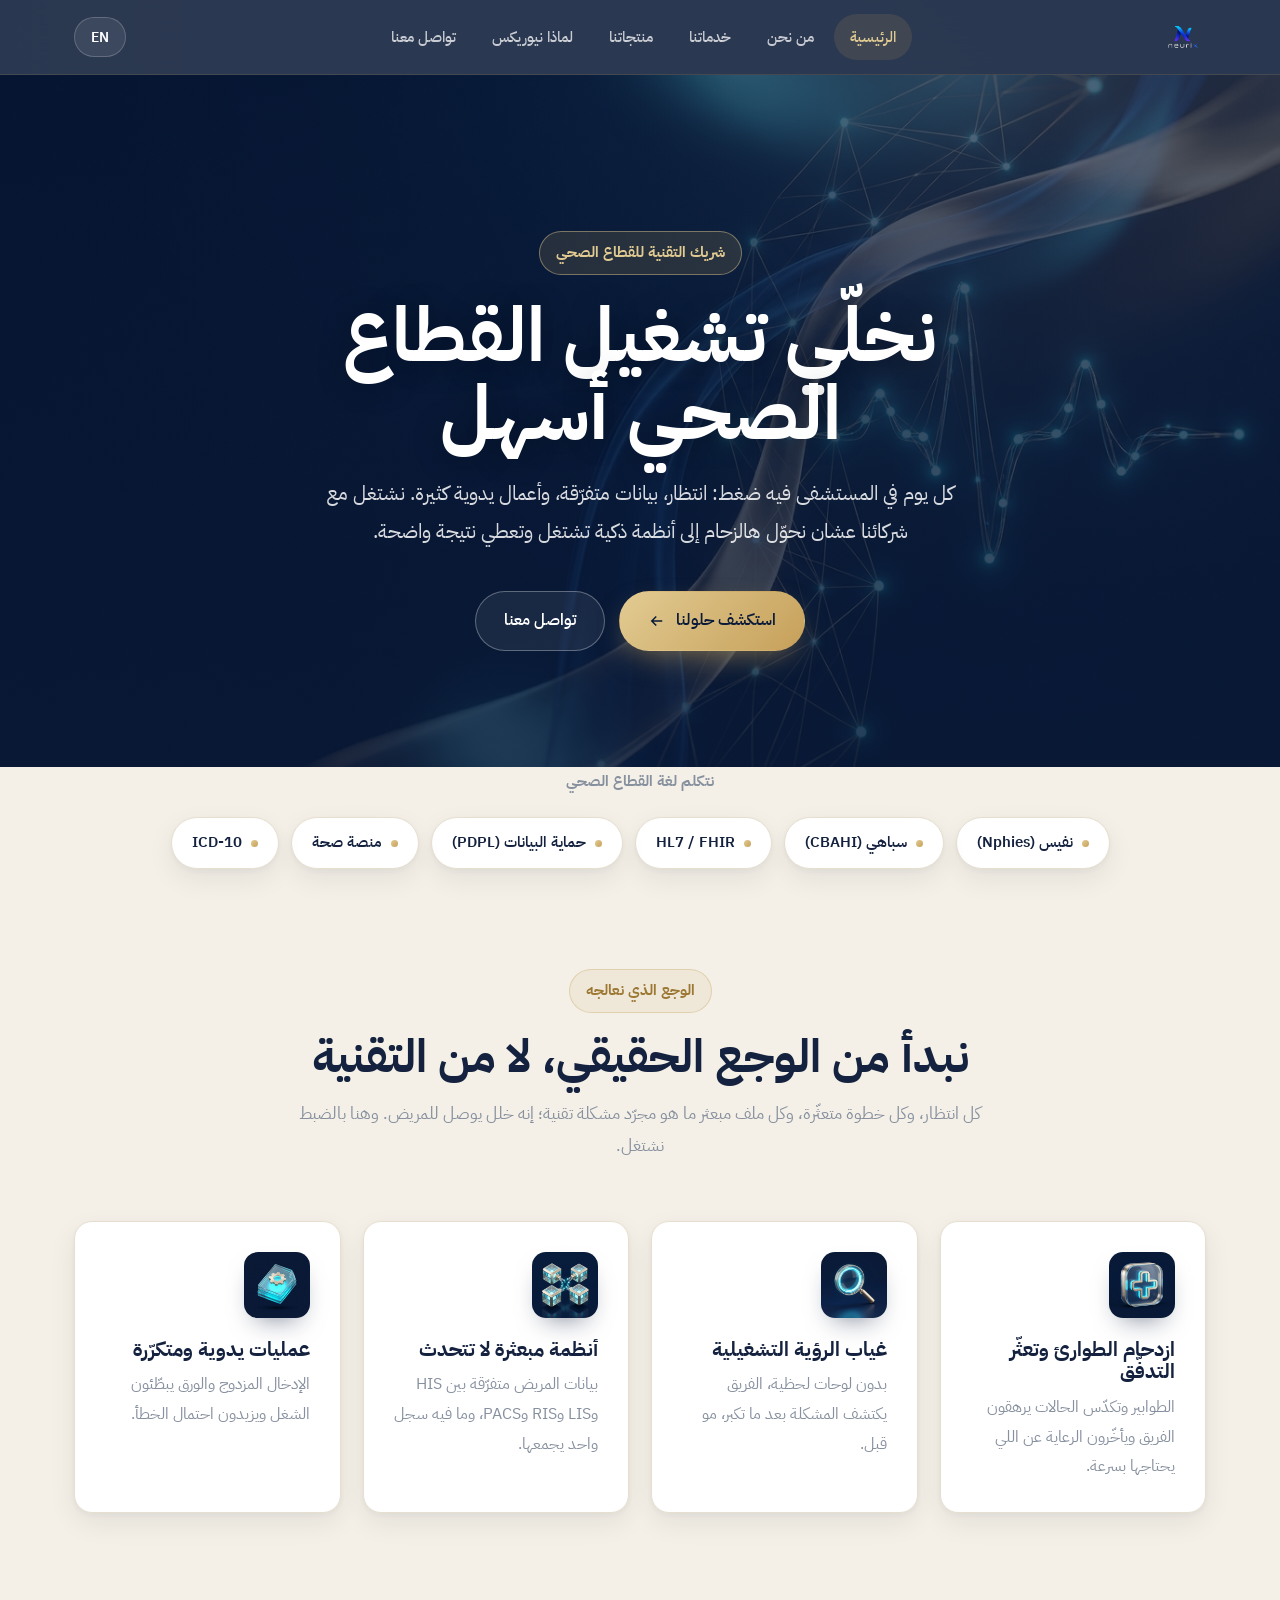
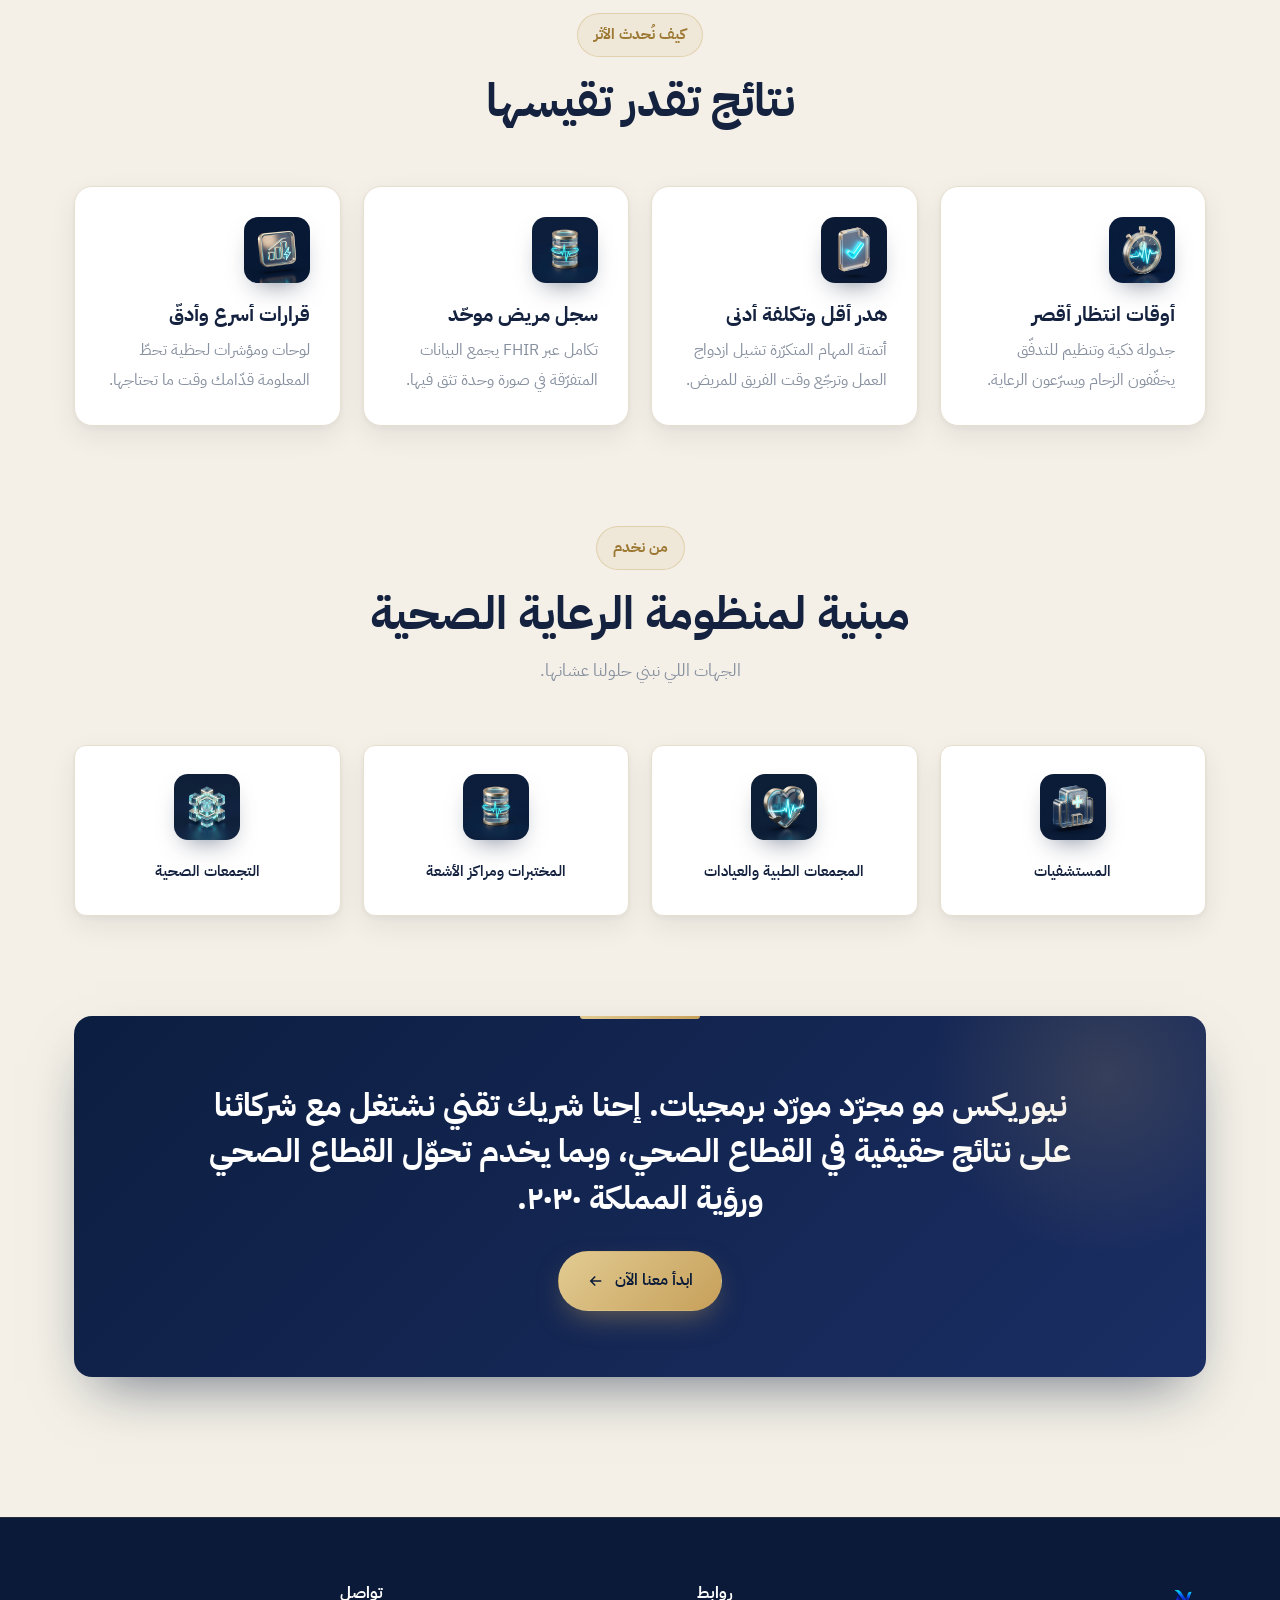
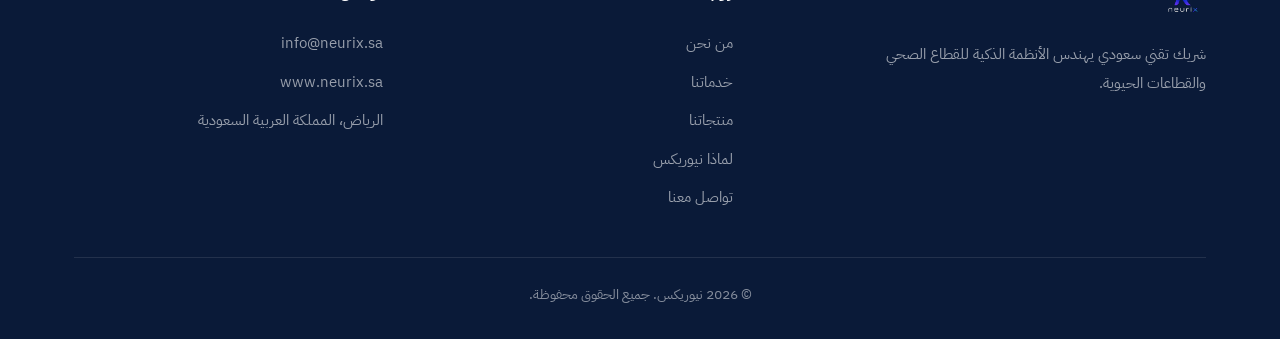
==== commit a4d5e2f5: "feat: rewrite site copy in a natural, human tone across all pages More conversational Arabic + Engli" ====
--- a/index.html
+++ b/index.html
@@ -64,8 +64,8 @@
       <div class="hero-bg" aria-hidden="true"></div>
       <div class="container hero-inner">
         <span class="eyebrow reveal" data-en="Healthcare Technology Partner" data-ar="شريك التقنية للقطاع الصحي">شريك التقنية للقطاع الصحي</span>
-        <h1 class="reveal" data-en="We engineer outcomes in healthcare" data-ar="نهندس النتائج في القطاع الصحي">نهندس النتائج في القطاع الصحي</h1>
-        <p class="lead reveal" data-en="NEURIX is a Saudi technology partner. We take the everyday pressures of healthcare operations, from crowded emergency rooms to scattered patient data and slow manual workflows, and turn them into intelligent systems that deliver measurable impact." data-ar="نيوريكس شريك تقني سعودي. نأخذ ضغوط التشغيل الصحي اليومية، من ازدحام الطوارئ إلى تشتّت بيانات المرضى وبطء العمليات اليدوية، ونحوّلها إلى أنظمة ذكية تُحدث أثراً قابلاً للقياس.">نيوريكس شريك تقني سعودي. نأخذ ضغوط التشغيل الصحي اليومية، من ازدحام الطوارئ إلى تشتّت بيانات المرضى وبطء العمليات اليدوية، ونحوّلها إلى أنظمة ذكية تُحدث أثراً قابلاً للقياس.</p>
+        <h1 class="reveal" data-en="We make healthcare operations easier" data-ar="نخلّي تشغيل القطاع الصحي أسهل">نخلّي تشغيل القطاع الصحي أسهل</h1>
+        <p class="lead reveal" data-en="Every day in a hospital brings pressure: long waits, scattered data, and a lot of manual work. Working with our partners, we turn that load into smart systems that actually run and show real results." data-ar="كل يوم في المستشفى فيه ضغط: انتظار، بيانات متفرّقة، وأعمال يدوية كثيرة. نشتغل مع شركائنا عشان نحوّل هالزحام إلى أنظمة ذكية تشتغل وتعطي نتيجة واضحة.">كل يوم في المستشفى فيه ضغط: انتظار، بيانات متفرّقة، وأعمال يدوية كثيرة. نشتغل مع شركائنا عشان نحوّل هالزحام إلى أنظمة ذكية تشتغل وتعطي نتيجة واضحة.</p>
         <div class="hero-cta reveal">
           <a href="services.html" class="btn btn-primary"><span data-en="Explore our solutions" data-ar="استكشف حلولنا">استكشف حلولنا</span>
             <svg viewBox="0 0 24 24" fill="none" stroke="currentColor" stroke-width="2"><path d="M5 12h14M13 6l6 6-6 6"/></svg>
@@ -96,28 +96,28 @@
         <div class="section-head center">
           <span class="eyebrow reveal" data-en="The problems we treat" data-ar="الوجع الذي نعالجه">الوجع الذي نعالجه</span>
           <h2 class="section-title reveal" data-en="We start from the real pain, not the technology" data-ar="نبدأ من الوجع الحقيقي، لا من التقنية">نبدأ من الوجع الحقيقي، لا من التقنية</h2>
-          <p class="section-sub reveal" data-en="Every wait, every delayed step, every scattered record is more than a technical glitch. It is a gap in patient care, and that is exactly where we work." data-ar="كل انتظار، كل خطوة متعثّرة، كل ملف مبعثر ليس مجرّد عطل تقني. إنه خلل في رعاية المريض، وهنا بالضبط نعمل.">كل انتظار، كل خطوة متعثّرة، كل ملف مبعثر ليس مجرّد عطل تقني. إنه خلل في رعاية المريض، وهنا بالضبط نعمل.</p>
+          <p class="section-sub reveal" data-en="Every wait, every stalled step, every scattered file is more than a technical glitch. It reaches the patient, and that's exactly where we work." data-ar="كل انتظار، وكل خطوة متعثّرة، وكل ملف مبعثر ما هو مجرّد مشكلة تقنية؛ إنه خلل يوصل للمريض. وهنا بالضبط نشتغل.">كل انتظار، وكل خطوة متعثّرة، وكل ملف مبعثر ما هو مجرّد مشكلة تقنية؛ إنه خلل يوصل للمريض. وهنا بالضبط نشتغل.</p>
         </div>
         <div class="grid grid-4">
           <article class="card reveal">
             <div class="icon icon-3d"><img src="assets/icons/er.png" alt="" loading="lazy"></div>
             <h3 data-en="ER crowding &amp; patient flow" data-ar="ازدحام الطوارئ وتعثّر التدفّق">ازدحام الطوارئ وتعثّر التدفّق</h3>
-            <p data-en="Waiting queues and case pile-ups exhaust staff and delay critical care." data-ar="طوابير الانتظار وتكدّس الحالات يرهقان الكوادر ويؤخّران الرعاية الحرجة.">طوابير الانتظار وتكدّس الحالات يرهقان الكوادر ويؤخّران الرعاية الحرجة.</p>
+            <p data-en="Long queues and piled-up cases wear out the team and delay care for the people who need it fast." data-ar="الطوابير وتكدّس الحالات يرهقون الفريق ويأخّرون الرعاية عن اللي يحتاجها بسرعة.">الطوابير وتكدّس الحالات يرهقون الفريق ويأخّرون الرعاية عن اللي يحتاجها بسرعة.</p>
           </article>
           <article class="card reveal">
             <div class="icon icon-3d"><img src="assets/icons/lens.png" alt="" loading="lazy"></div>
             <h3 data-en="Limited operational visibility" data-ar="غياب الرؤية التشغيلية">غياب الرؤية التشغيلية</h3>
-            <p data-en="Without live dashboards, teams react to bottlenecks late instead of seeing them early." data-ar="بلا لوحات تشغيلية لحظية، تتعامل الفرق مع نقاط الاختناق متأخّرةً بدل رصدها مبكراً.">بلا لوحات تشغيلية لحظية، تتعامل الفرق مع نقاط الاختناق متأخّرةً بدل رصدها مبكراً.</p>
+            <p data-en="Without live dashboards, the team spots problems after they grow, not before." data-ar="بدون لوحات لحظية، الفريق يكتشف المشكلة بعد ما تكبر، مو قبل.">بدون لوحات لحظية، الفريق يكتشف المشكلة بعد ما تكبر، مو قبل.</p>
           </article>
           <article class="card reveal">
             <div class="icon icon-3d"><img src="assets/icons/fragmented.png" alt="" loading="lazy"></div>
             <h3 data-en="Fragmented, disconnected systems" data-ar="أنظمة مبعثرة لا تتحدث">أنظمة مبعثرة لا تتحدث</h3>
-            <p data-en="Patient data scattered across HIS, LIS, RIS and PACS with no unified record." data-ar="بيانات المريض موزّعة بين HIS وLIS وRIS وPACS بلا سجل موحّد.">بيانات المريض موزّعة بين HIS وLIS وRIS وPACS بلا سجل موحّد.</p>
+            <p data-en="Patient data sits split across HIS, LIS, RIS and PACS, with no single record to bring it together." data-ar="بيانات المريض متفرّقة بين HIS وLIS وRIS وPACS، وما فيه سجل واحد يجمعها.">بيانات المريض متفرّقة بين HIS وLIS وRIS وPACS، وما فيه سجل واحد يجمعها.</p>
           </article>
           <article class="card reveal">
             <div class="icon icon-3d"><img src="assets/icons/manual.png" alt="" loading="lazy"></div>
             <h3 data-en="Manual, repetitive operations" data-ar="عمليات يدوية ومتكرّرة">عمليات يدوية ومتكرّرة</h3>
-            <p data-en="Double entry and paperwork slow the facility and raise the risk of error." data-ar="الإدخال المزدوج والأعمال الورقية تُبطئ المنشأة وتزيد احتمال الخطأ.">الإدخال المزدوج والأعمال الورقية تُبطئ المنشأة وتزيد احتمال الخطأ.</p>
+            <p data-en="Double entry and paperwork slow everything down and make mistakes more likely." data-ar="الإدخال المزدوج والورق يبطّئون الشغل ويزيدون احتمال الخطأ.">الإدخال المزدوج والورق يبطّئون الشغل ويزيدون احتمال الخطأ.</p>
           </article>
         </div>
       </div>
@@ -134,22 +134,22 @@
           <article class="card reveal">
             <div class="icon icon-3d"><img src="assets/icons/waits.png" alt="" loading="lazy"></div>
             <h3 data-en="Shorter waiting times" data-ar="أوقات انتظار أقصر">أوقات انتظار أقصر</h3>
-            <p data-en="Smart scheduling and flow orchestration cut crowding and speed up care." data-ar="جدولة ذكية وتنظيم تدفّق يخفّضان الازدحام ويسرّعان الرعاية.">جدولة ذكية وتنظيم تدفّق يخفّضان الازدحام ويسرّعان الرعاية.</p>
+            <p data-en="Smart scheduling and better flow ease the crowding and speed up care." data-ar="جدولة ذكية وتنظيم للتدفّق يخفّفون الزحام ويسرّعون الرعاية.">جدولة ذكية وتنظيم للتدفّق يخفّفون الزحام ويسرّعون الرعاية.</p>
           </article>
           <article class="card reveal">
             <div class="icon icon-3d"><img src="assets/icons/approved.png" alt="" loading="lazy"></div>
             <h3 data-en="Less waste, lower cost" data-ar="هدر أقل وتكلفة أدنى">هدر أقل وتكلفة أدنى</h3>
-            <p data-en="Automating repetitive workflows cuts double work and frees staff time for patients." data-ar="أتمتة العمليات المتكرّرة تقلّل ازدواج العمل وتعيد وقت الكوادر للمرضى.">أتمتة العمليات المتكرّرة تقلّل ازدواج العمل وتعيد وقت الكوادر للمرضى.</p>
+            <p data-en="Automating repetitive tasks removes double work and gives the team's time back to patients." data-ar="أتمتة المهام المتكرّرة تشيل ازدواج العمل وترجّع وقت الفريق للمريض.">أتمتة المهام المتكرّرة تشيل ازدواج العمل وترجّع وقت الفريق للمريض.</p>
           </article>
           <article class="card reveal">
             <div class="icon icon-3d"><img src="assets/icons/record.png" alt="" loading="lazy"></div>
             <h3 data-en="A unified patient record" data-ar="سجل مريض موحّد">سجل مريض موحّد</h3>
-            <p data-en="FHIR-based integration brings scattered data into one trusted view." data-ar="تكامل عبر FHIR يجمع البيانات المبعثرة في صورة واحدة موثوقة.">تكامل عبر FHIR يجمع البيانات المبعثرة في صورة واحدة موثوقة.</p>
+            <p data-en="FHIR-based integration pulls the scattered data into one view you can trust." data-ar="تكامل عبر FHIR يجمع البيانات المتفرّقة في صورة وحدة تثق فيها.">تكامل عبر FHIR يجمع البيانات المتفرّقة في صورة وحدة تثق فيها.</p>
           </article>
           <article class="card reveal">
             <div class="icon icon-3d"><img src="assets/icons/decisions.png" alt="" loading="lazy"></div>
             <h3 data-en="Faster, sharper decisions" data-ar="قرارات أسرع وأدقّ">قرارات أسرع وأدقّ</h3>
-            <p data-en="Live dashboards and operational decision support put insight where it is needed." data-ar="لوحات ومؤشرات لحظية ودعم قرار تشغيلي يضعان المعلومة وقت الحاجة.">لوحات ومؤشرات لحظية ودعم قرار تشغيلي يضعان المعلومة وقت الحاجة.</p>
+            <p data-en="Live dashboards put the right information in front of you the moment you need it." data-ar="لوحات ومؤشرات لحظية تحطّ المعلومة قدّامك وقت ما تحتاجها.">لوحات ومؤشرات لحظية تحطّ المعلومة قدّامك وقت ما تحتاجها.</p>
           </article>
         </div>
       </div>
@@ -161,7 +161,7 @@
         <div class="section-head center">
           <span class="eyebrow reveal" data-en="Who we serve" data-ar="من نخدم">من نخدم</span>
           <h2 class="section-title reveal" data-en="Built for the healthcare ecosystem" data-ar="مبنية لمنظومة الرعاية الصحية">مبنية لمنظومة الرعاية الصحية</h2>
-          <p class="section-sub reveal" data-en="The institutions our solutions are designed to serve." data-ar="الجهات التي صُمّمت حلولنا لخدمتها.">الجهات التي صُمّمت حلولنا لخدمتها.</p>
+          <p class="section-sub reveal" data-en="The places we build our solutions for." data-ar="الجهات اللي نبني حلولنا عشانها.">الجهات اللي نبني حلولنا عشانها.</p>
         </div>
         <div class="grid grid-4">
           <div class="chip reveal">
@@ -188,7 +188,7 @@
     <section class="section" style="padding-top:0">
       <div class="container">
         <div class="statement reveal">
-          <p data-en="NEURIX is not just a software vendor. We are a technology partner that engineers real outcomes in healthcare, working alongside our partners and aligned with the Kingdom's Health Sector Transformation and Vision 2030." data-ar="نيوريكس ليست مجرّد مورّد برمجيات. نحن شريك تقني يهندس نتائج حقيقية في القطاع الصحي، نعمل جنباً إلى جنب مع شركائنا، ومتوائمون مع برنامج تحوّل القطاع الصحي ورؤية المملكة ٢٠٣٠.">نيوريكس ليست مجرّد مورّد برمجيات. نحن شريك تقني يهندس نتائج حقيقية في القطاع الصحي، نعمل جنباً إلى جنب مع شركائنا، ومتوائمون مع برنامج تحوّل القطاع الصحي ورؤية المملكة ٢٠٣٠.</p>
+          <p data-en="NEURIX isn't just another software vendor. We're a technology partner working with our partners on real results in healthcare, in step with the Kingdom's Health Sector Transformation and Vision 2030." data-ar="نيوريكس مو مجرّد مورّد برمجيات. إحنا شريك تقني نشتغل مع شركائنا على نتائج حقيقية في القطاع الصحي، وبما يخدم تحوّل القطاع الصحي ورؤية المملكة ٢٠٣٠.">نيوريكس مو مجرّد مورّد برمجيات. إحنا شريك تقني نشتغل مع شركائنا على نتائج حقيقية في القطاع الصحي، وبما يخدم تحوّل القطاع الصحي ورؤية المملكة ٢٠٣٠.</p>
           <div class="hero-cta" style="margin-top:30px">
             <a href="contact.html" class="btn btn-primary"><span data-en="Start a conversation" data-ar="ابدأ معنا الآن">ابدأ معنا الآن</span>
               <svg viewBox="0 0 24 24" fill="none" stroke="currentColor" stroke-width="2"><path d="M5 12h14M13 6l6 6-6 6"/></svg>
